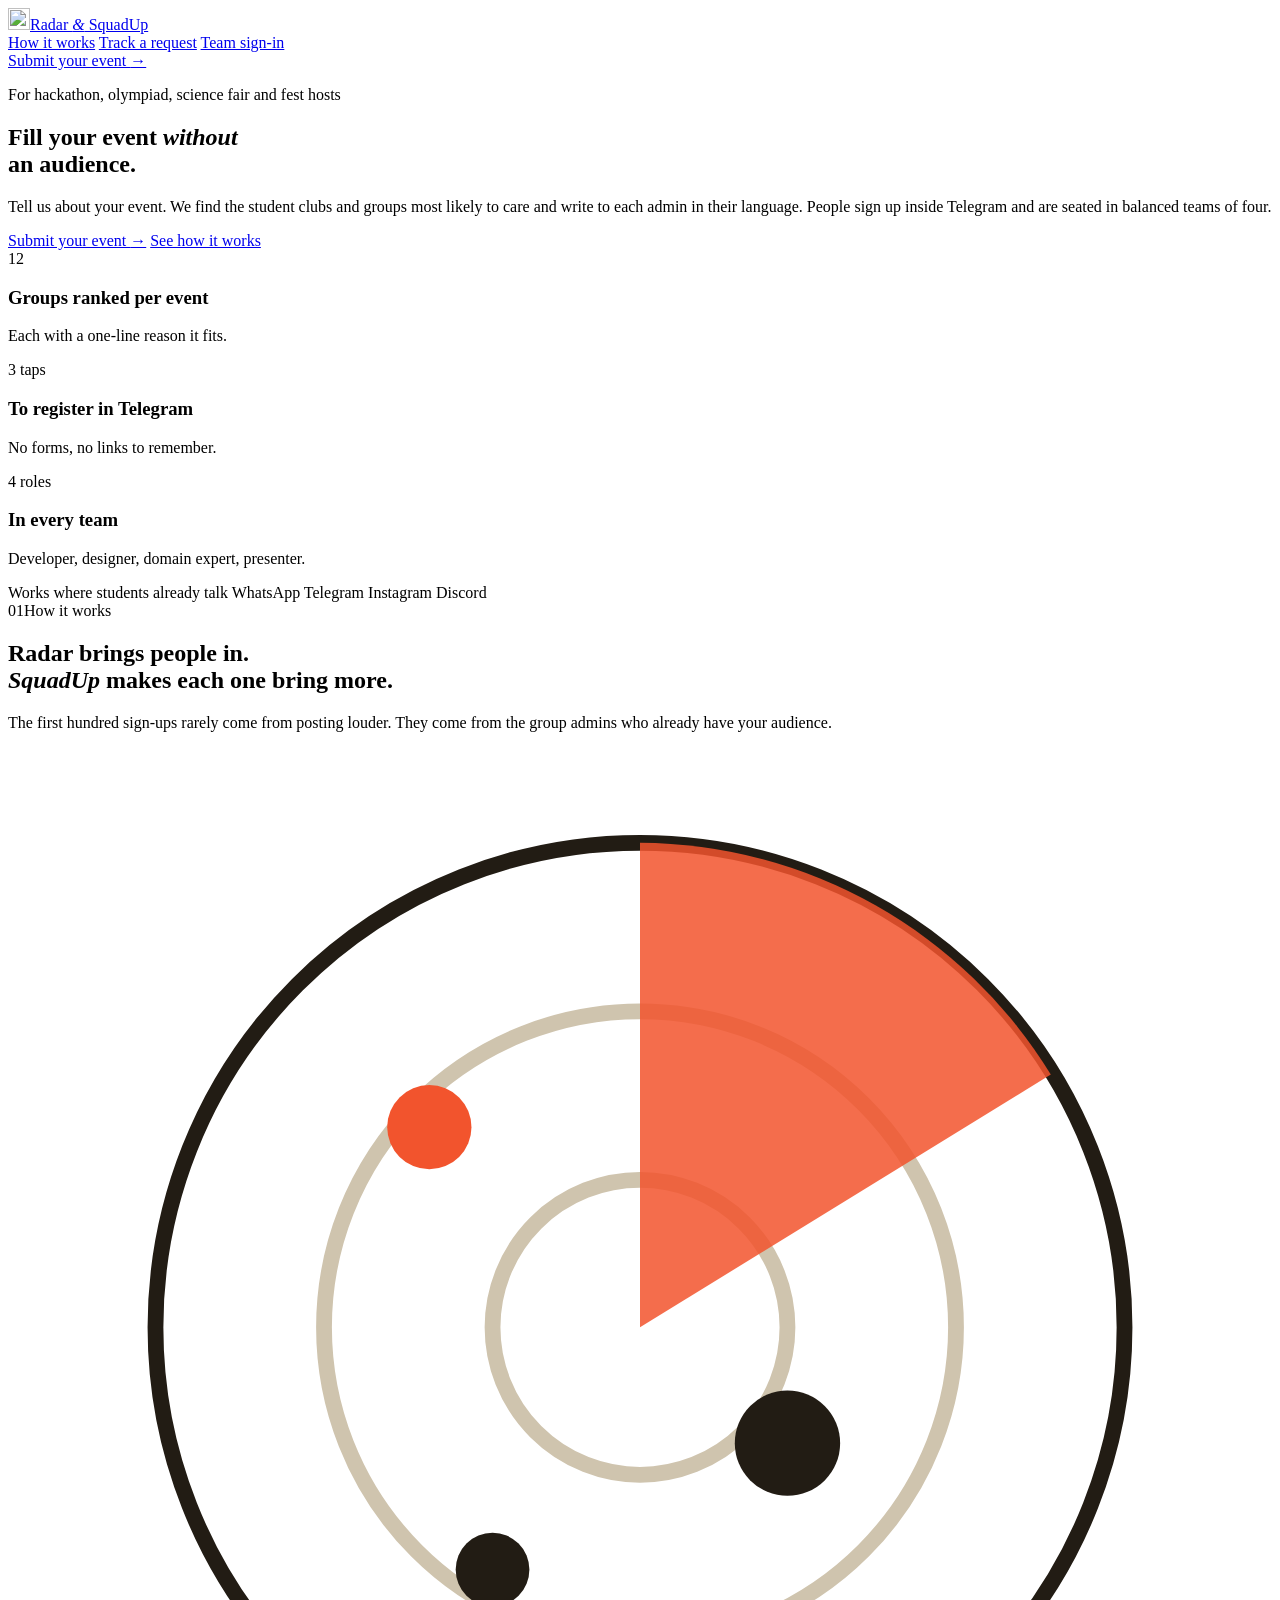
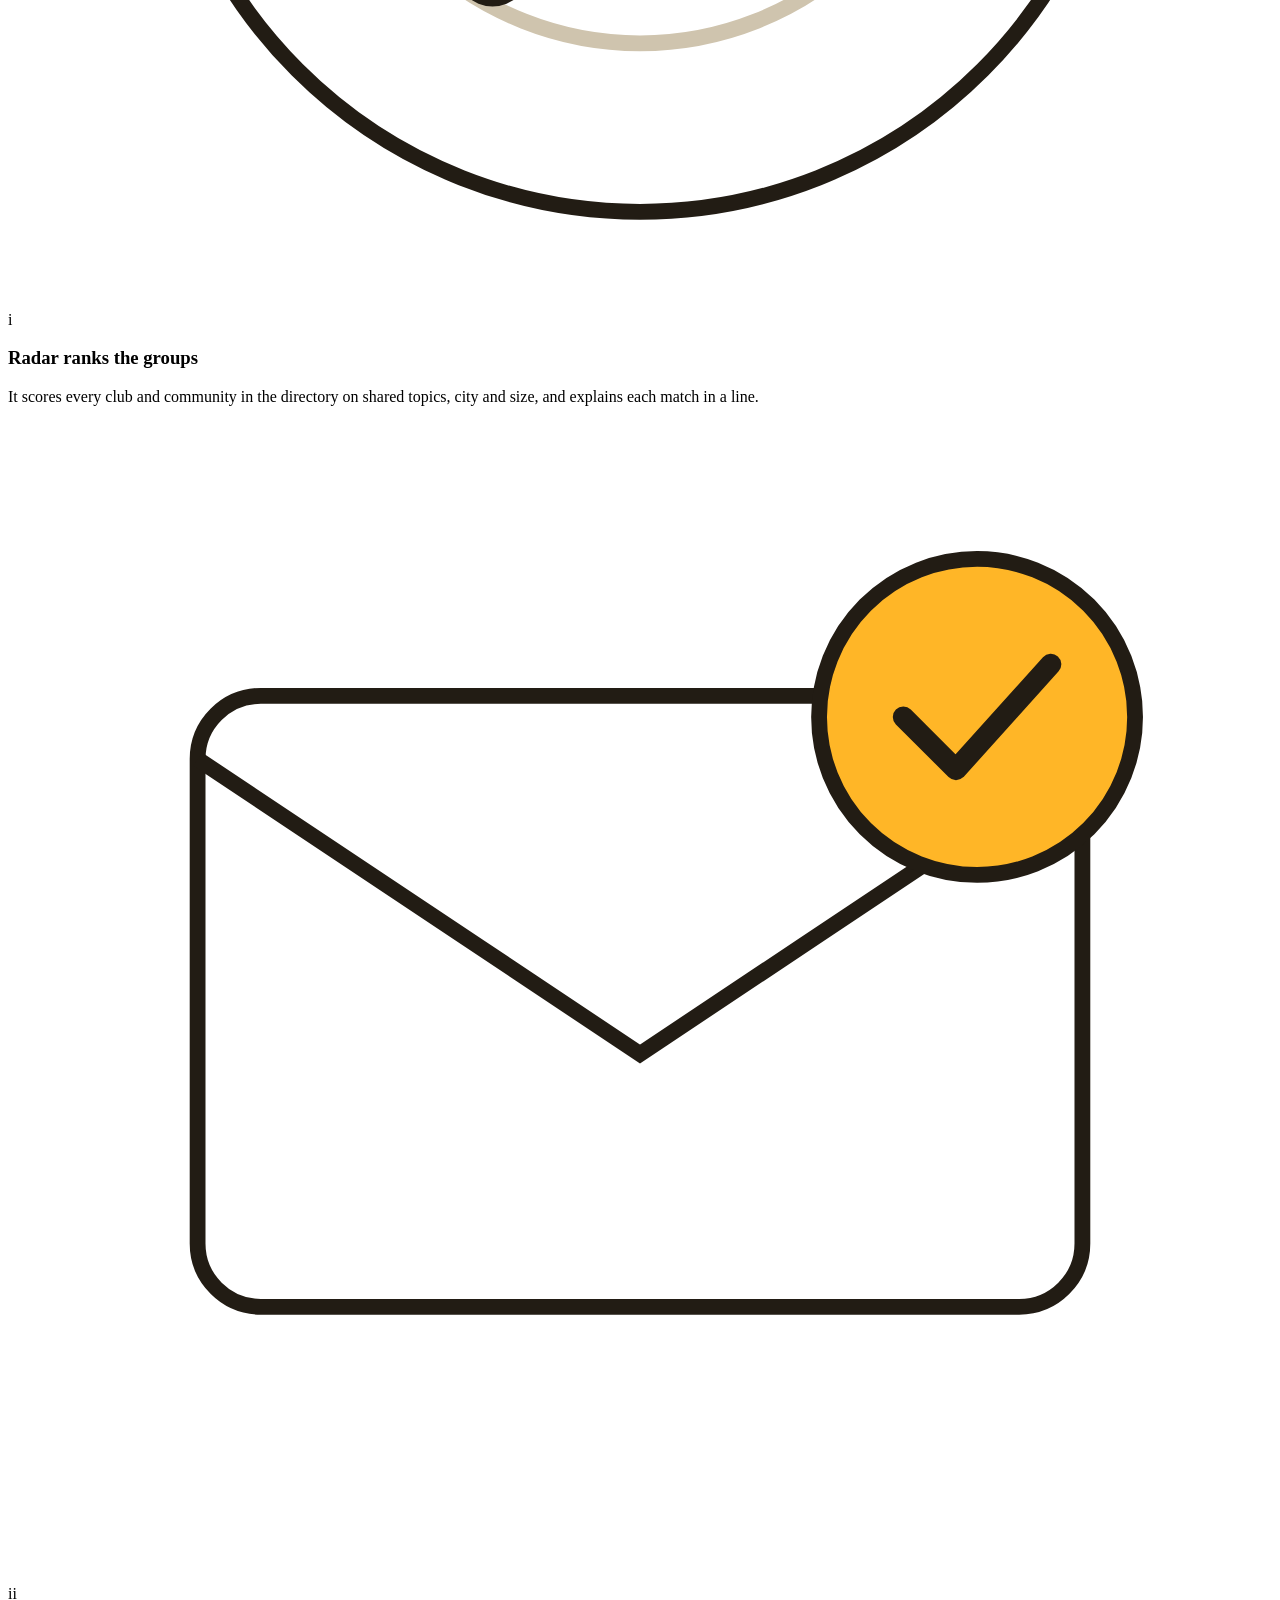
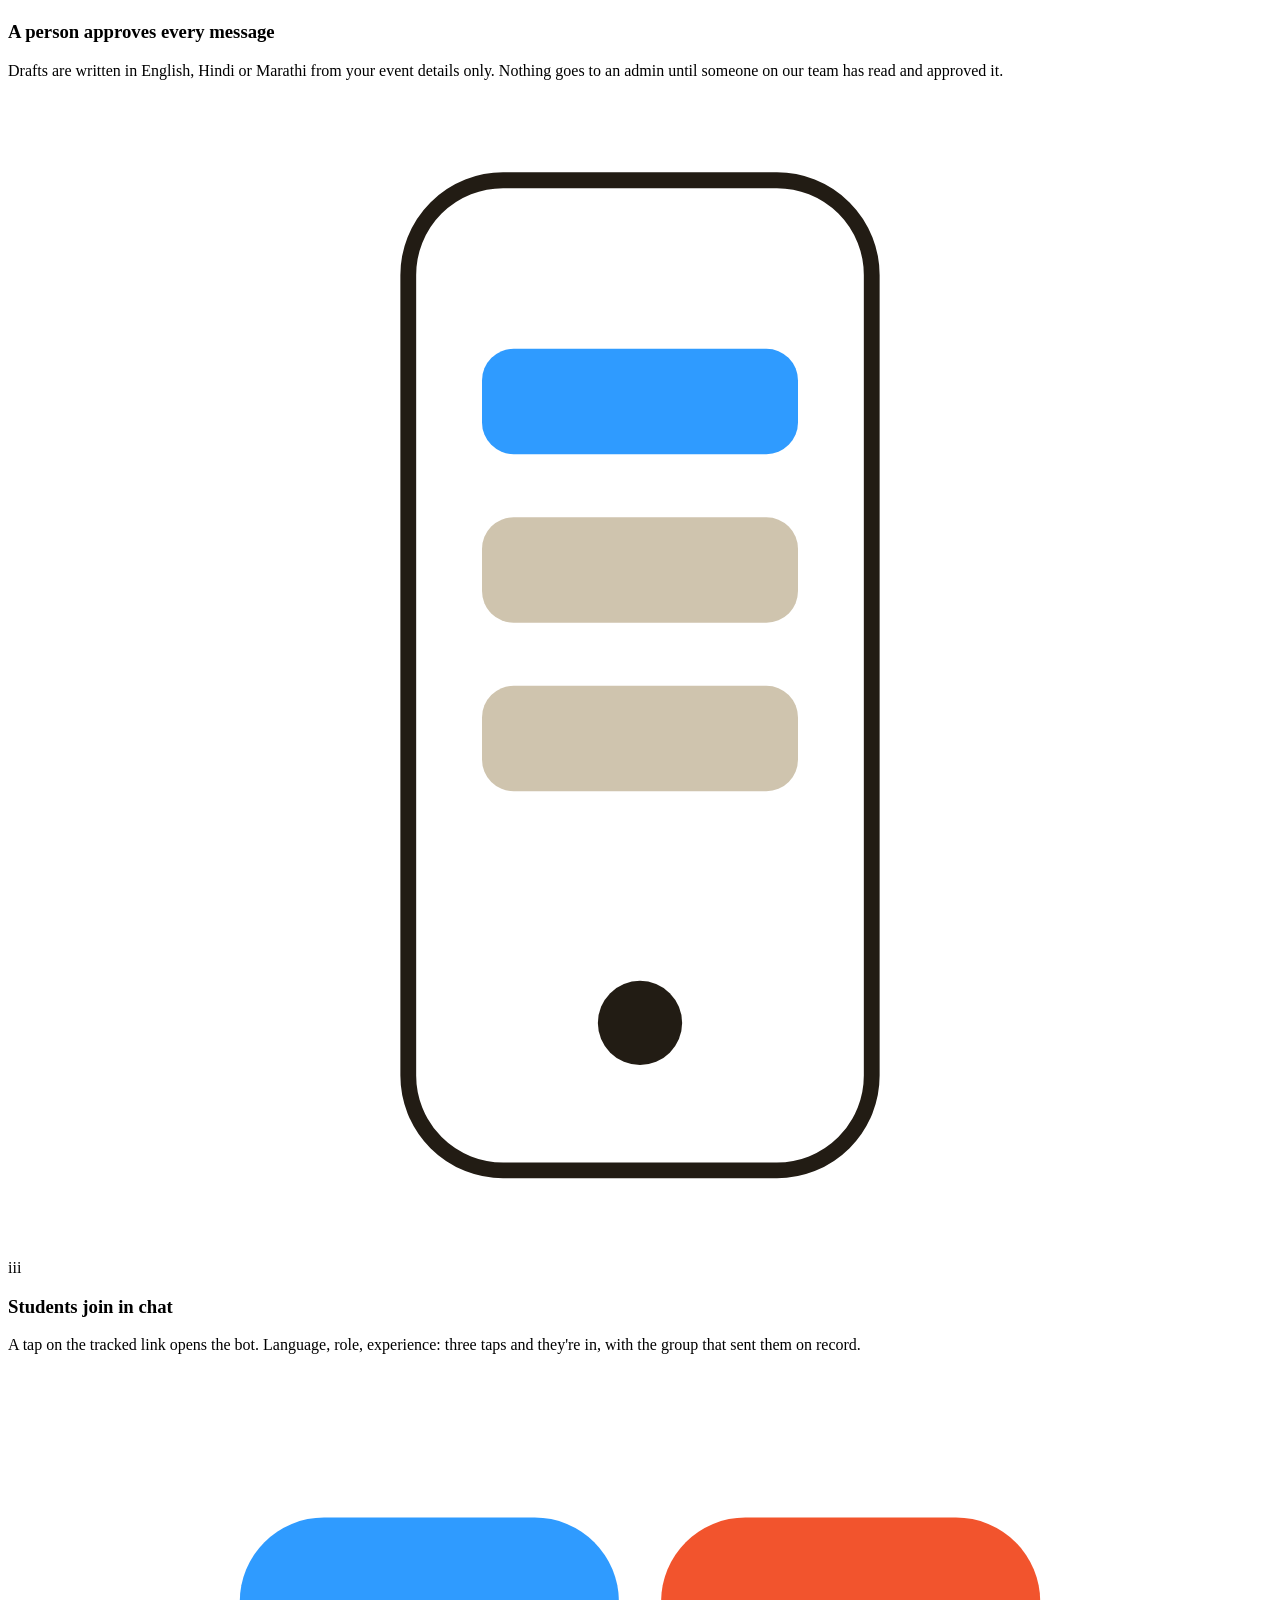
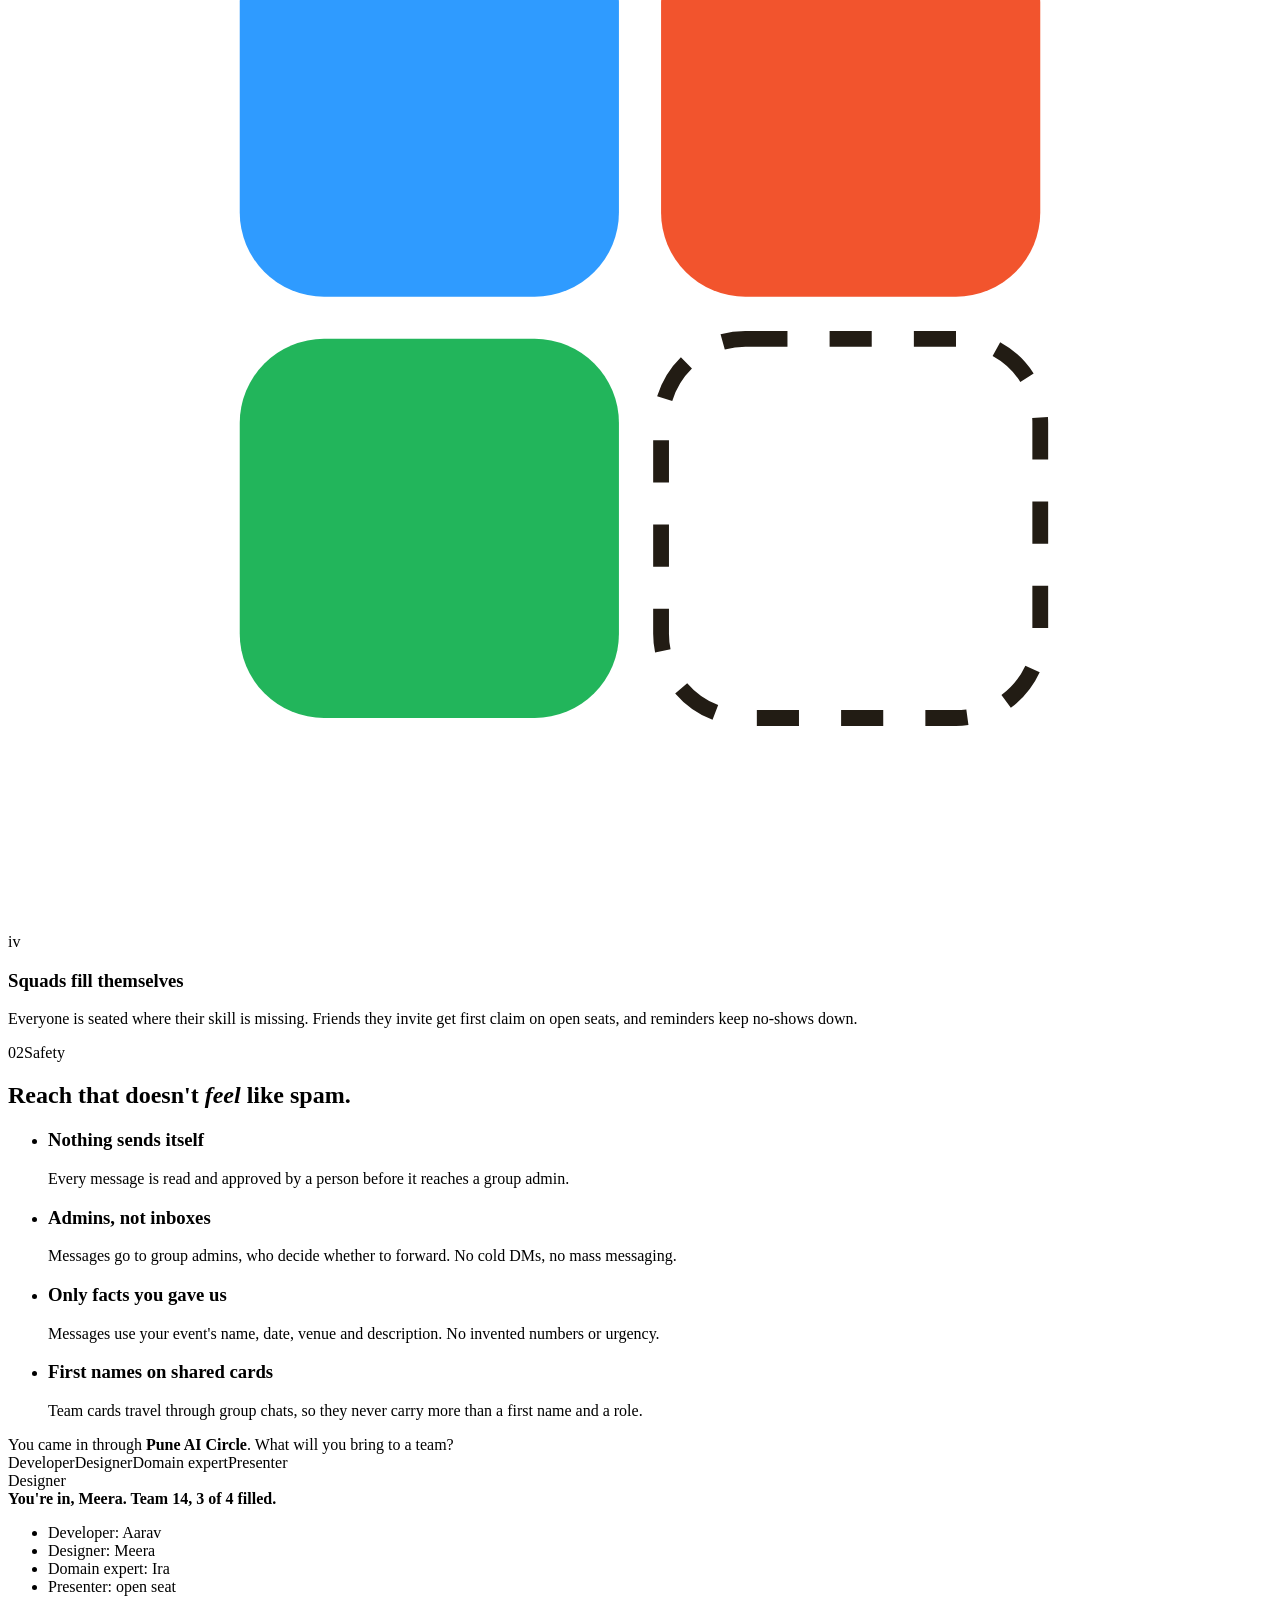
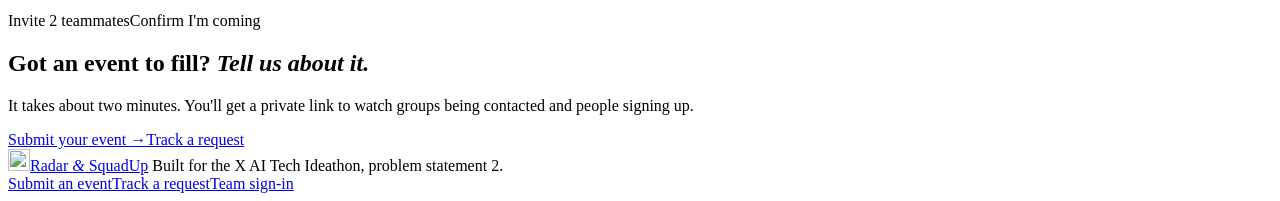
==== web/index.html @ dbcfedb5 "Add files via upload" ====
<!doctype html>
<html lang="en">
<head>
<meta charset="utf-8" />
<meta name="viewport" content="width=device-width, initial-scale=1" />
<title>Radar + SquadUp: fill your event without an audience</title>
<meta name="description" content="Radar finds the student clubs most likely to care about your event and drafts a message for each admin. SquadUp registers people inside Telegram and seats them in balanced teams." />
<meta name="theme-color" content="#F4EFE4" />
<link rel="icon" href="/assets/mark.svg" type="image/svg+xml" />
<link rel="preconnect" href="https://fonts.googleapis.com" />
<link rel="preconnect" href="https://fonts.gstatic.com" crossorigin />
<link rel="stylesheet" href="https://fonts.googleapis.com/css2?family=Instrument+Serif:ital@0;1&family=Schibsted+Grotesk:wght@400;500;600;700&display=swap" />
<link rel="stylesheet" href="/assets/site.css" />
</head>
<body>

<nav class="nav" aria-label="Main">
  <a class="wordmark" href="/"><img class="mark" src="/assets/mark.svg" alt="" width="22" height="22" />Radar <em>&amp;</em> SquadUp</a>
  <div class="nav-links">
    <a class="hide-sm" href="#how">How it works</a>
    <a class="hide-sm" href="/track/">Track a request</a>
    <a class="hide-sm" href="/app/">Team sign-in</a>
  </div>
  <span class="divider hide-sm" aria-hidden="true"></span>
  <a class="btn btn-primary btn-sm" href="/submit/">Submit your event <span class="arrow" aria-hidden="true">→</span></a>
</nav>

<main>
  <section class="hero">
    <div class="wrap">
      <p class="kicker"><span class="dot" aria-hidden="true"></span>For hackathon, olympiad, science fair and fest hosts</p>
      <h1 class="display display-xl">Fill your event <em>without</em><br />an audience.</h1>
      <p class="lede">Tell us about your event. We find the student clubs and groups most likely to care and write to each admin in their language. People sign up inside Telegram and are seated in balanced teams of four.</p>
      <div class="hero-actions">
        <a class="btn btn-primary" href="/submit/">Submit your event <span class="arrow" aria-hidden="true">→</span></a>
        <a class="btn btn-outline" href="#how">See how it works</a>
      </div>

      <div class="fact-row" aria-label="What you get">
        <article class="fact">
          <div class="big">12</div>
          <h3>Groups ranked per event</h3>
          <p>Each with a one-line reason it fits.</p>
        </article>
        <article class="fact">
          <div class="big">3 taps</div>
          <h3>To register in Telegram</h3>
          <p>No forms, no links to remember.</p>
        </article>
        <article class="fact">
          <div class="big">4 roles</div>
          <h3>In every team</h3>
          <p>Developer, designer, domain expert, presenter.</p>
        </article>
      </div>
    </div>
  </section>

  <div class="where" aria-label="Works where students already talk">
    <div class="wrap">
      <span class="label">Works where students already talk</span>
      <span class="platform">WhatsApp</span>
      <span class="platform">Telegram</span>
      <span class="platform">Instagram</span>
      <span class="platform">Discord</span>
    </div>
  </div>

  <section class="section" id="how" aria-labelledby="how-title">
    <div class="wrap">
      <div class="section-head"><span class="section-no">01</span><span class="label">How it works</span><span class="rule" aria-hidden="true"></span></div>
      <h2 class="display display-lg" id="how-title">Radar brings people in.<br /><em>SquadUp</em> makes each one bring more.</h2>
      <p class="lede">The first hundred sign-ups rarely come from posting louder. They come from the group admins who already have your audience.</p>

      <div class="steps">
        <article class="step">
          <div class="art" aria-hidden="true">
            <svg viewBox="0 0 120 110"><circle cx="60" cy="55" r="46" fill="#fff" stroke="#221C14" stroke-width="1.5"/><circle cx="60" cy="55" r="30" fill="none" stroke="#CFC4AE" stroke-width="1.5"/><circle cx="60" cy="55" r="14" fill="none" stroke="#CFC4AE" stroke-width="1.5"/><path d="M60 55 L60 9 A46 46 0 0 1 99 31 Z" fill="#F2542D" opacity=".85"/><circle cx="74" cy="66" r="5" fill="#221C14"/><circle cx="40" cy="36" r="4" fill="#F2542D"/><circle cx="46" cy="78" r="3.5" fill="#221C14"/></svg>
          </div>
          <div class="body"><span class="roman">i</span><h3>Radar ranks the groups</h3><p>It scores every club and community in the directory on shared topics, city and size, and explains each match in a line.</p></div>
        </article>
        <article class="step">
          <div class="art" aria-hidden="true">
            <svg viewBox="0 0 120 110"><rect x="18" y="26" width="84" height="58" rx="6" fill="#fff" stroke="#221C14" stroke-width="1.5"/><path d="M18 32 L60 60 L102 32" fill="none" stroke="#221C14" stroke-width="1.5"/><circle cx="92" cy="28" r="15" fill="#FFB627" stroke="#221C14" stroke-width="1.5"/><path d="M85 28 L90 33 L99 23" fill="none" stroke="#221C14" stroke-width="2" stroke-linecap="round" stroke-linejoin="round"/></svg>
          </div>
          <div class="body"><span class="roman">ii</span><h3>A person approves every message</h3><p>Drafts are written in English, Hindi or Marathi from your event details only. Nothing goes to an admin until someone on our team has read and approved it.</p></div>
        </article>
        <article class="step">
          <div class="art" aria-hidden="true">
            <svg viewBox="0 0 120 110"><rect x="38" y="8" width="44" height="94" rx="9" fill="#fff" stroke="#221C14" stroke-width="1.5"/><rect x="45" y="24" width="30" height="10" rx="3" fill="#2F9BFF"/><rect x="45" y="40" width="30" height="10" rx="3" fill="#CFC4AE"/><rect x="45" y="56" width="30" height="10" rx="3" fill="#CFC4AE"/><circle cx="60" cy="88" r="4" fill="#221C14"/></svg>
          </div>
          <div class="body"><span class="roman">iii</span><h3>Students join in chat</h3><p>A tap on the tracked link opens the bot. Language, role, experience: three taps and they're in, with the group that sent them on record.</p></div>
        </article>
        <article class="step">
          <div class="art" aria-hidden="true">
            <svg viewBox="0 0 120 110"><rect x="22" y="14" width="36" height="36" rx="8" fill="#2F9BFF"/><rect x="62" y="14" width="36" height="36" rx="8" fill="#F2542D"/><rect x="22" y="54" width="36" height="36" rx="8" fill="#22B55B"/><rect x="62" y="54" width="36" height="36" rx="8" fill="none" stroke="#221C14" stroke-width="1.5" stroke-dasharray="4 4"/></svg>
          </div>
          <div class="body"><span class="roman">iv</span><h3>Squads fill themselves</h3><p>Everyone is seated where their skill is missing. Friends they invite get first claim on open seats, and reminders keep no-shows down.</p></div>
        </article>
      </div>
    </div>
  </section>

  <section class="section" id="trust" aria-labelledby="trust-title">
    <div class="wrap split">
      <div>
        <div class="section-head"><span class="section-no">02</span><span class="label">Safety</span><span class="rule" aria-hidden="true"></span></div>
        <h2 class="display display-lg" id="trust-title">Reach that doesn't <em>feel</em> like spam.</h2>
        <ul class="promises">
          <li><span class="swatch tomato" aria-hidden="true"></span><div><h3>Nothing sends itself</h3><p>Every message is read and approved by a person before it reaches a group admin.</p></div></li>
          <li><span class="swatch marigold" aria-hidden="true"></span><div><h3>Admins, not inboxes</h3><p>Messages go to group admins, who decide whether to forward. No cold DMs, no mass messaging.</p></div></li>
          <li><span class="swatch leaf" aria-hidden="true"></span><div><h3>Only facts you gave us</h3><p>Messages use your event's name, date, venue and description. No invented numbers or urgency.</p></div></li>
          <li><span class="swatch sky" aria-hidden="true"></span><div><h3>First names on shared cards</h3><p>Team cards travel through group chats, so they never carry more than a first name and a role.</p></div></li>
        </ul>
      </div>
      <div class="phone" aria-label="Example of the Telegram sign-up">
        <div class="phone-screen">
          <div class="bubble">You came in through <strong>Pune AI Circle</strong>. What will you bring to a team?</div>
          <div class="mini-buttons" aria-hidden="true"><span>Developer</span><span class="on">Designer</span><span>Domain expert</span><span>Presenter</span></div>
          <div class="bubble me">Designer</div>
          <div class="bubble"><strong class="title">You're in, Meera. Team 14, 3 of 4 filled.</strong>
            <ul class="seat-list"><li>Developer: Aarav</li><li>Designer: Meera</li><li>Domain expert: Ira</li><li class="open">Presenter: open seat</li></ul>
          </div>
          <div class="mini-buttons" aria-hidden="true"><span class="on">Invite 2 teammates</span><span>Confirm I'm coming</span></div>
        </div>
      </div>
    </div>
  </section>

  <section class="cta">
    <div class="wrap">
      <h2 class="display display-lg">Got an event to fill? <em>Tell us about it.</em></h2>
      <p class="lede">It takes about two minutes. You'll get a private link to watch groups being contacted and people signing up.</p>
      <div class="hero-actions"><a class="btn btn-primary" href="/submit/">Submit your event <span class="arrow" aria-hidden="true">→</span></a><a class="btn btn-outline" href="/track/">Track a request</a></div>
    </div>
  </section>
</main>

<footer class="footer">
  <div class="wrap">
    <a class="wordmark" href="/"><img class="mark" src="/assets/mark.svg" alt="" width="22" height="22" />Radar <em>&amp;</em> SquadUp</a>
    <span>Built for the X AI Tech Ideathon, problem statement 2.</span>
    <nav aria-label="Footer"><a href="/submit/">Submit an event</a><a href="/track/">Track a request</a><a href="/app/">Team sign-in</a></nav>
  </div>
</footer>
</body>
</html>
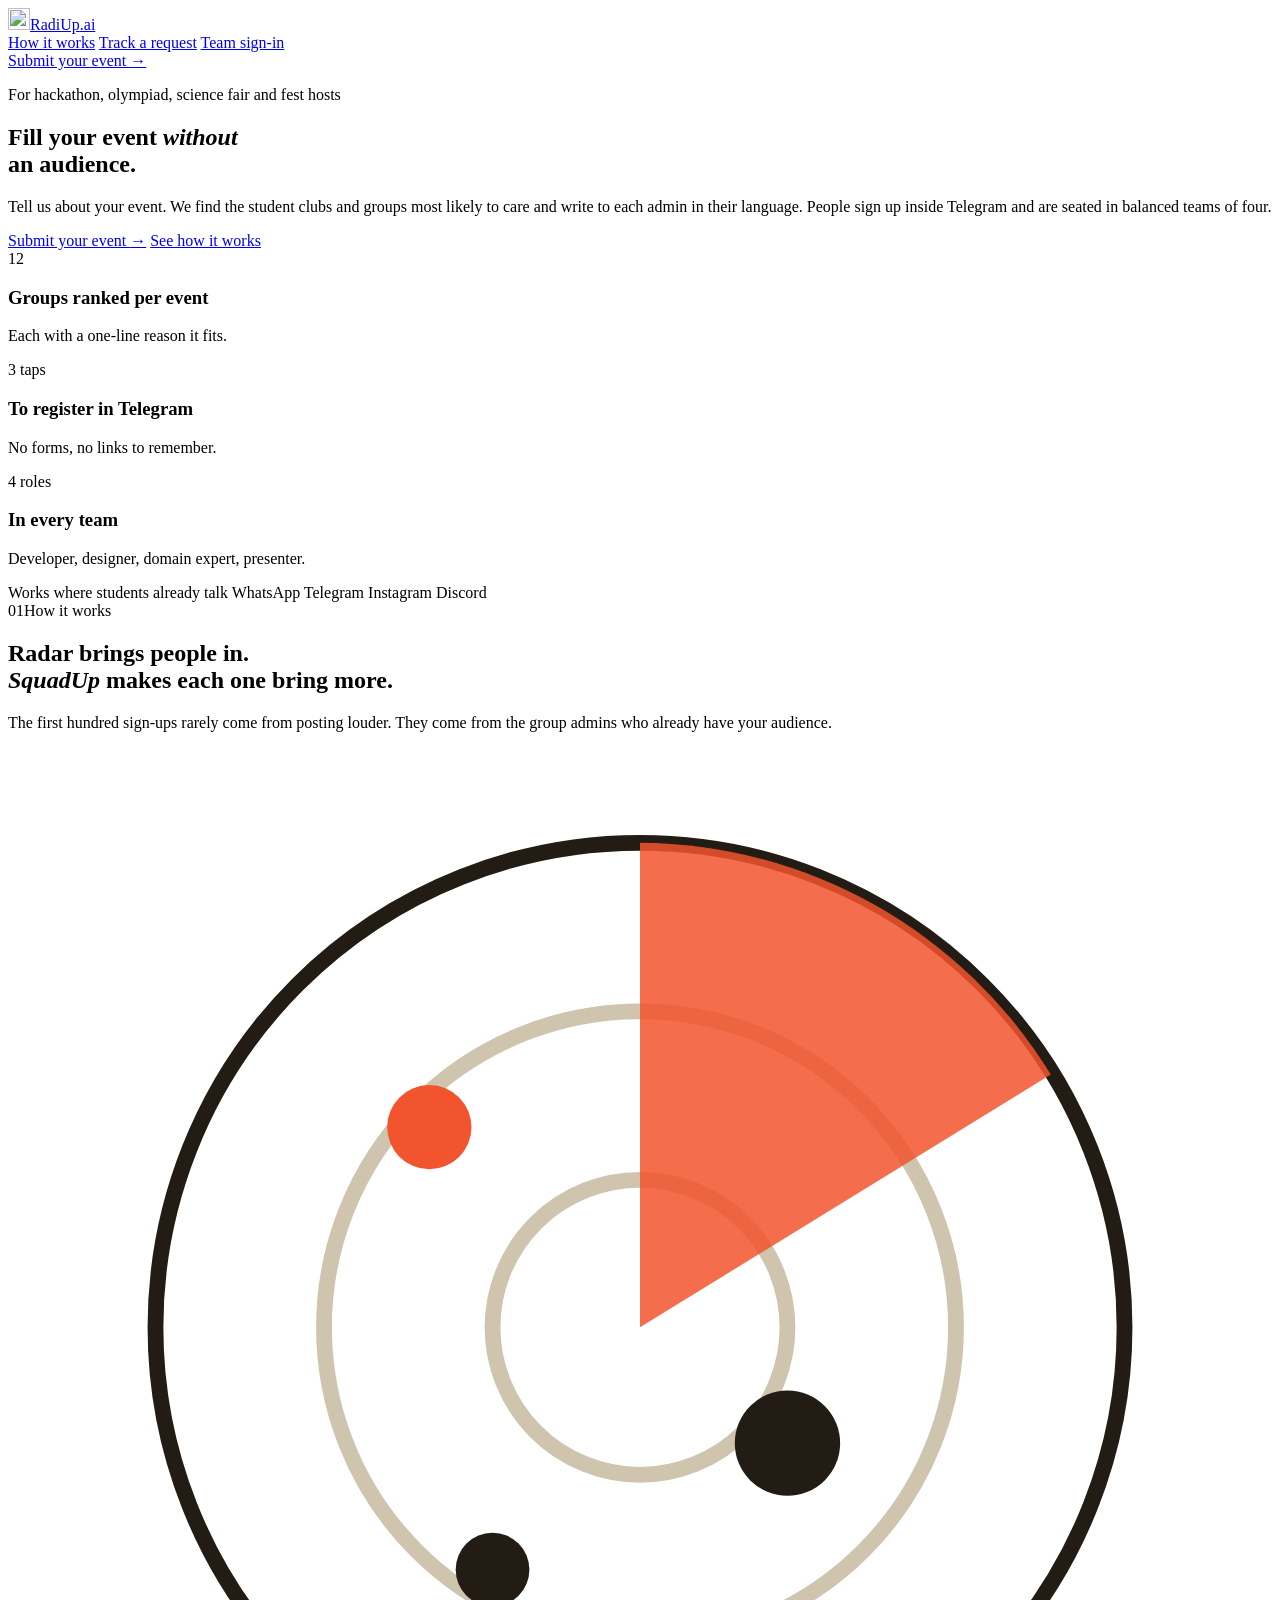
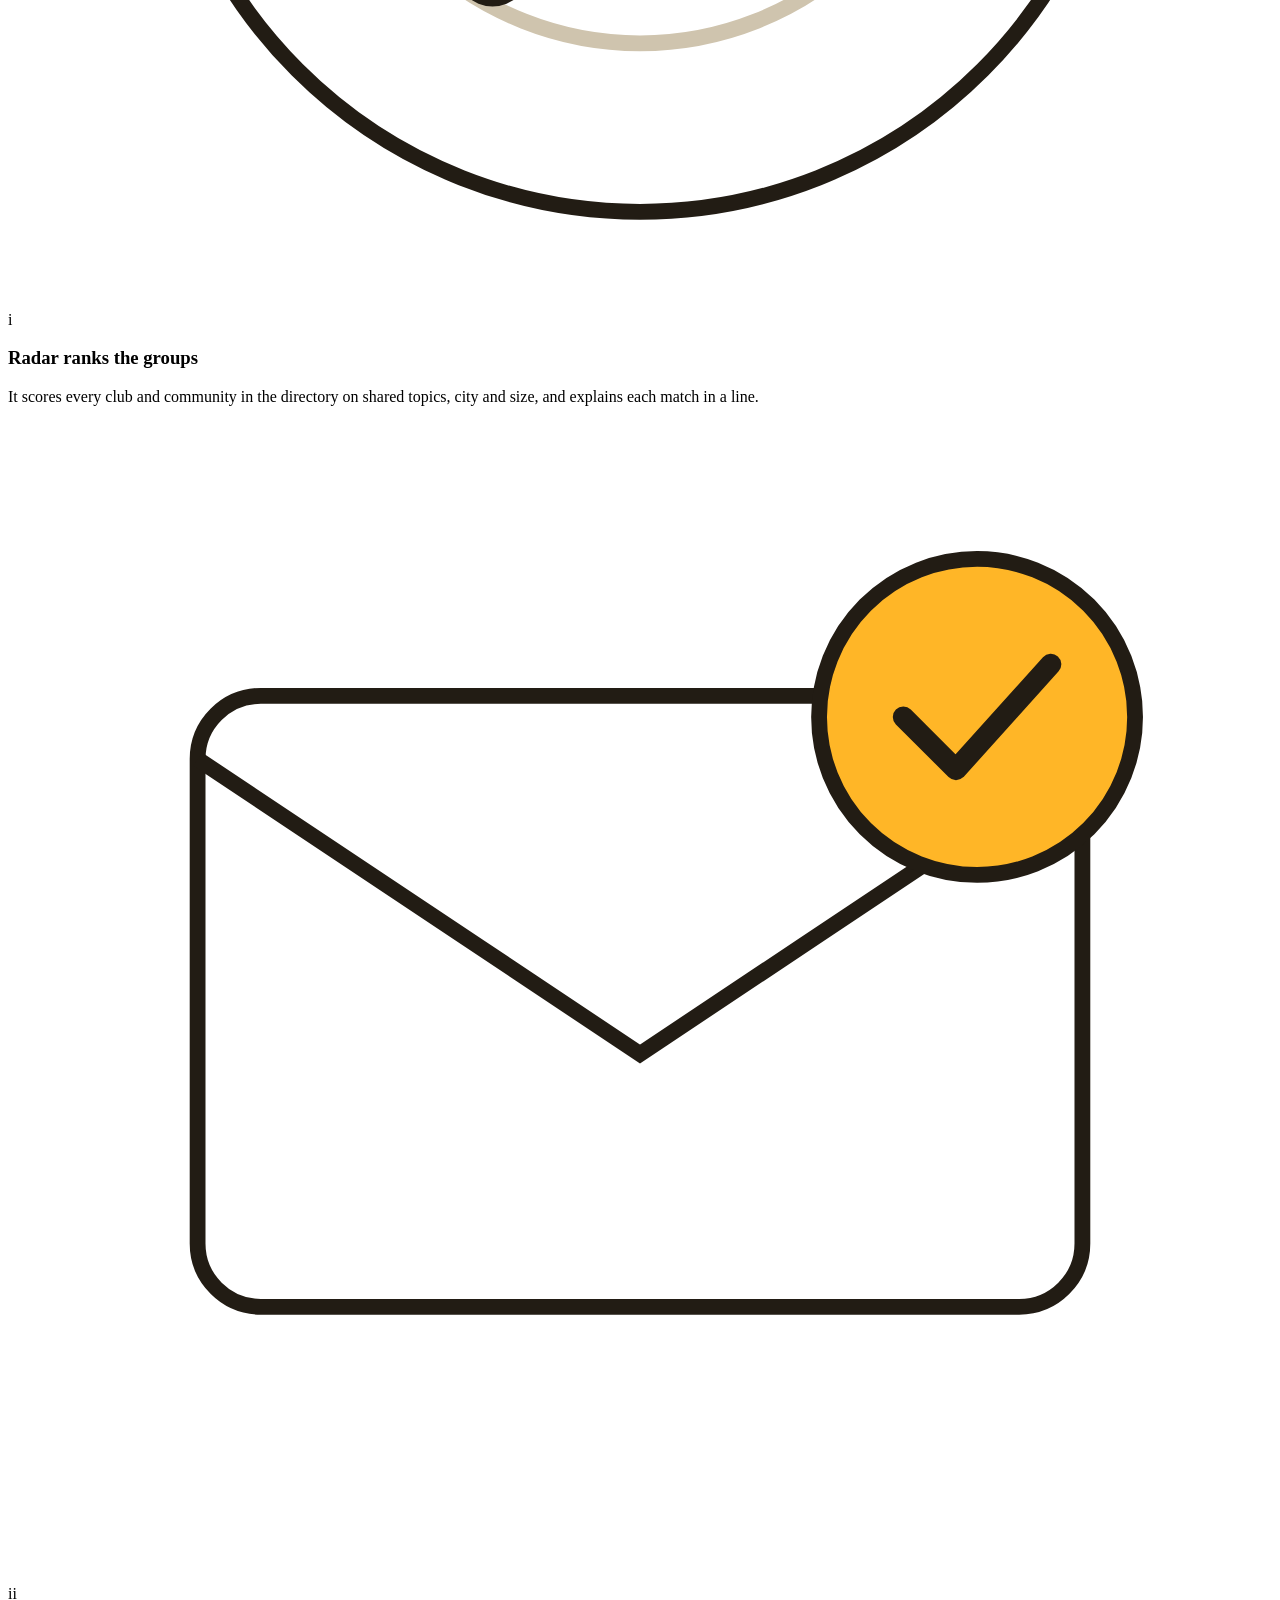
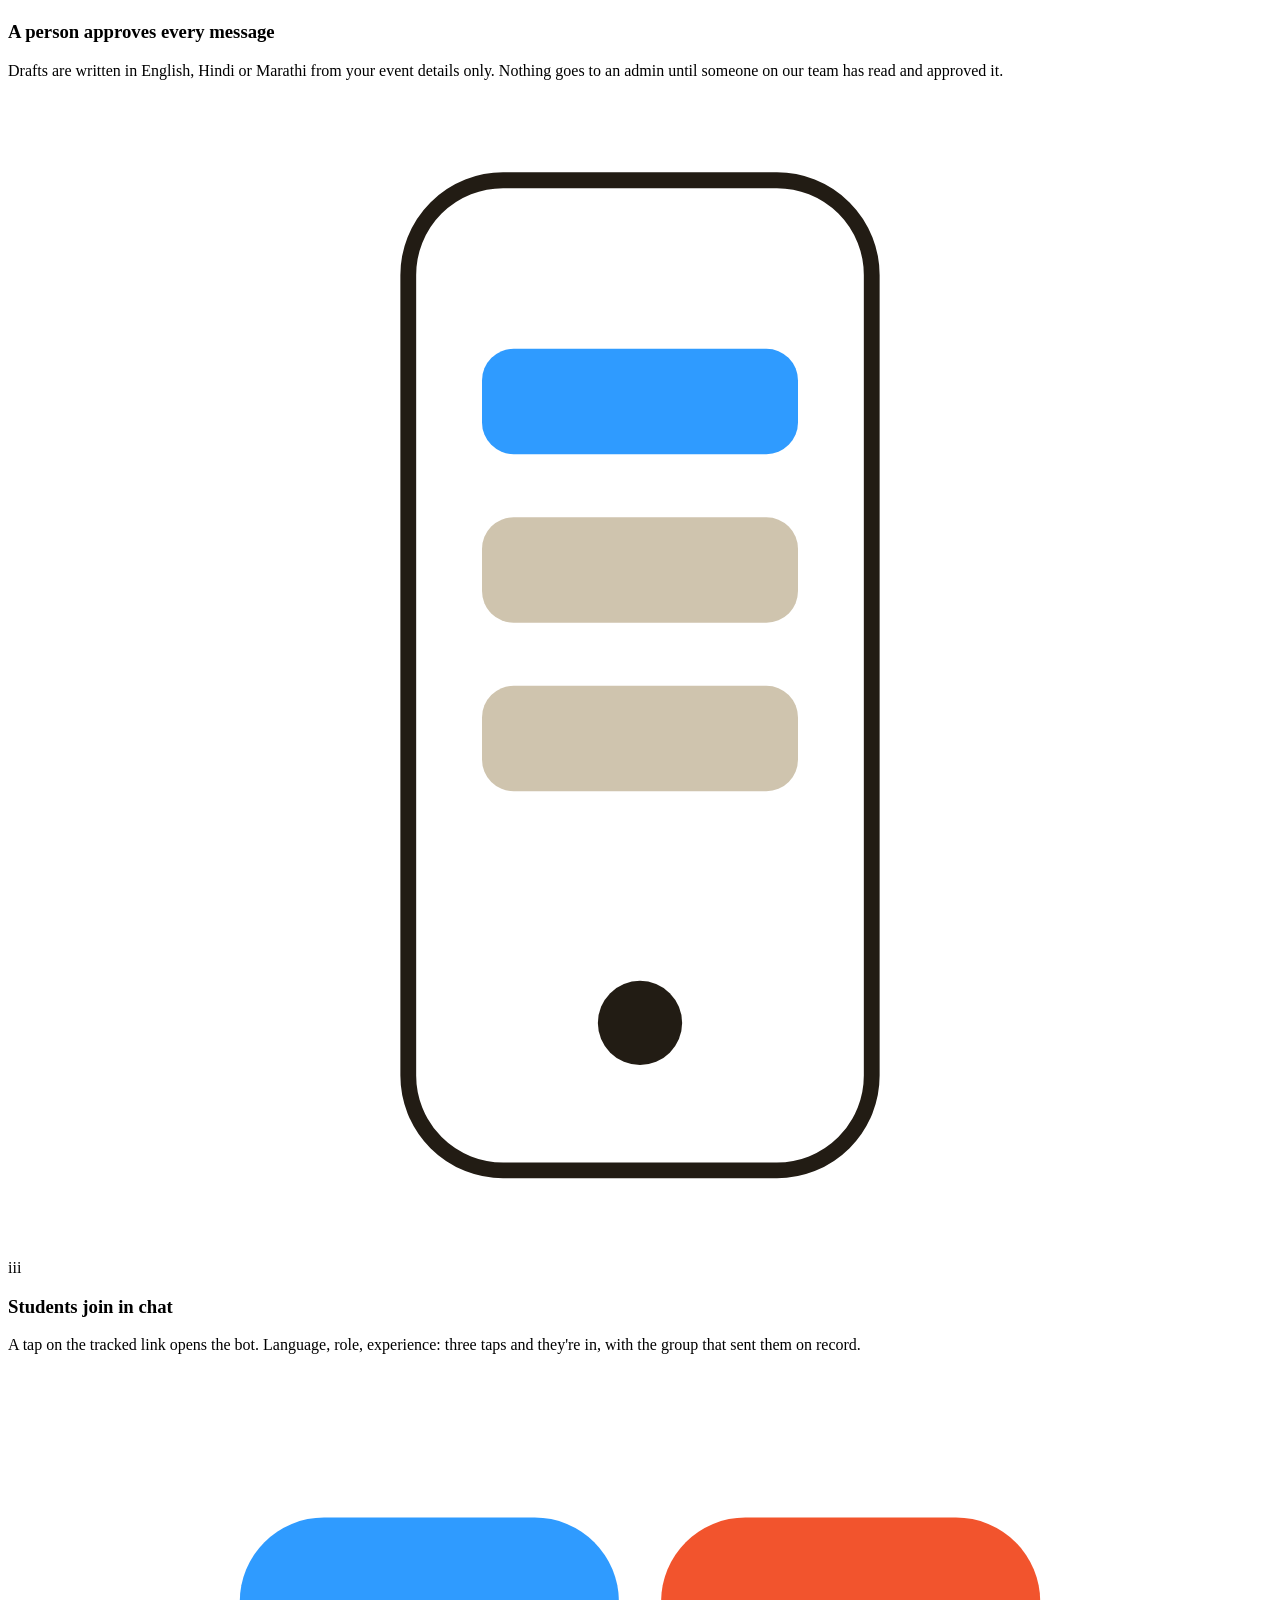
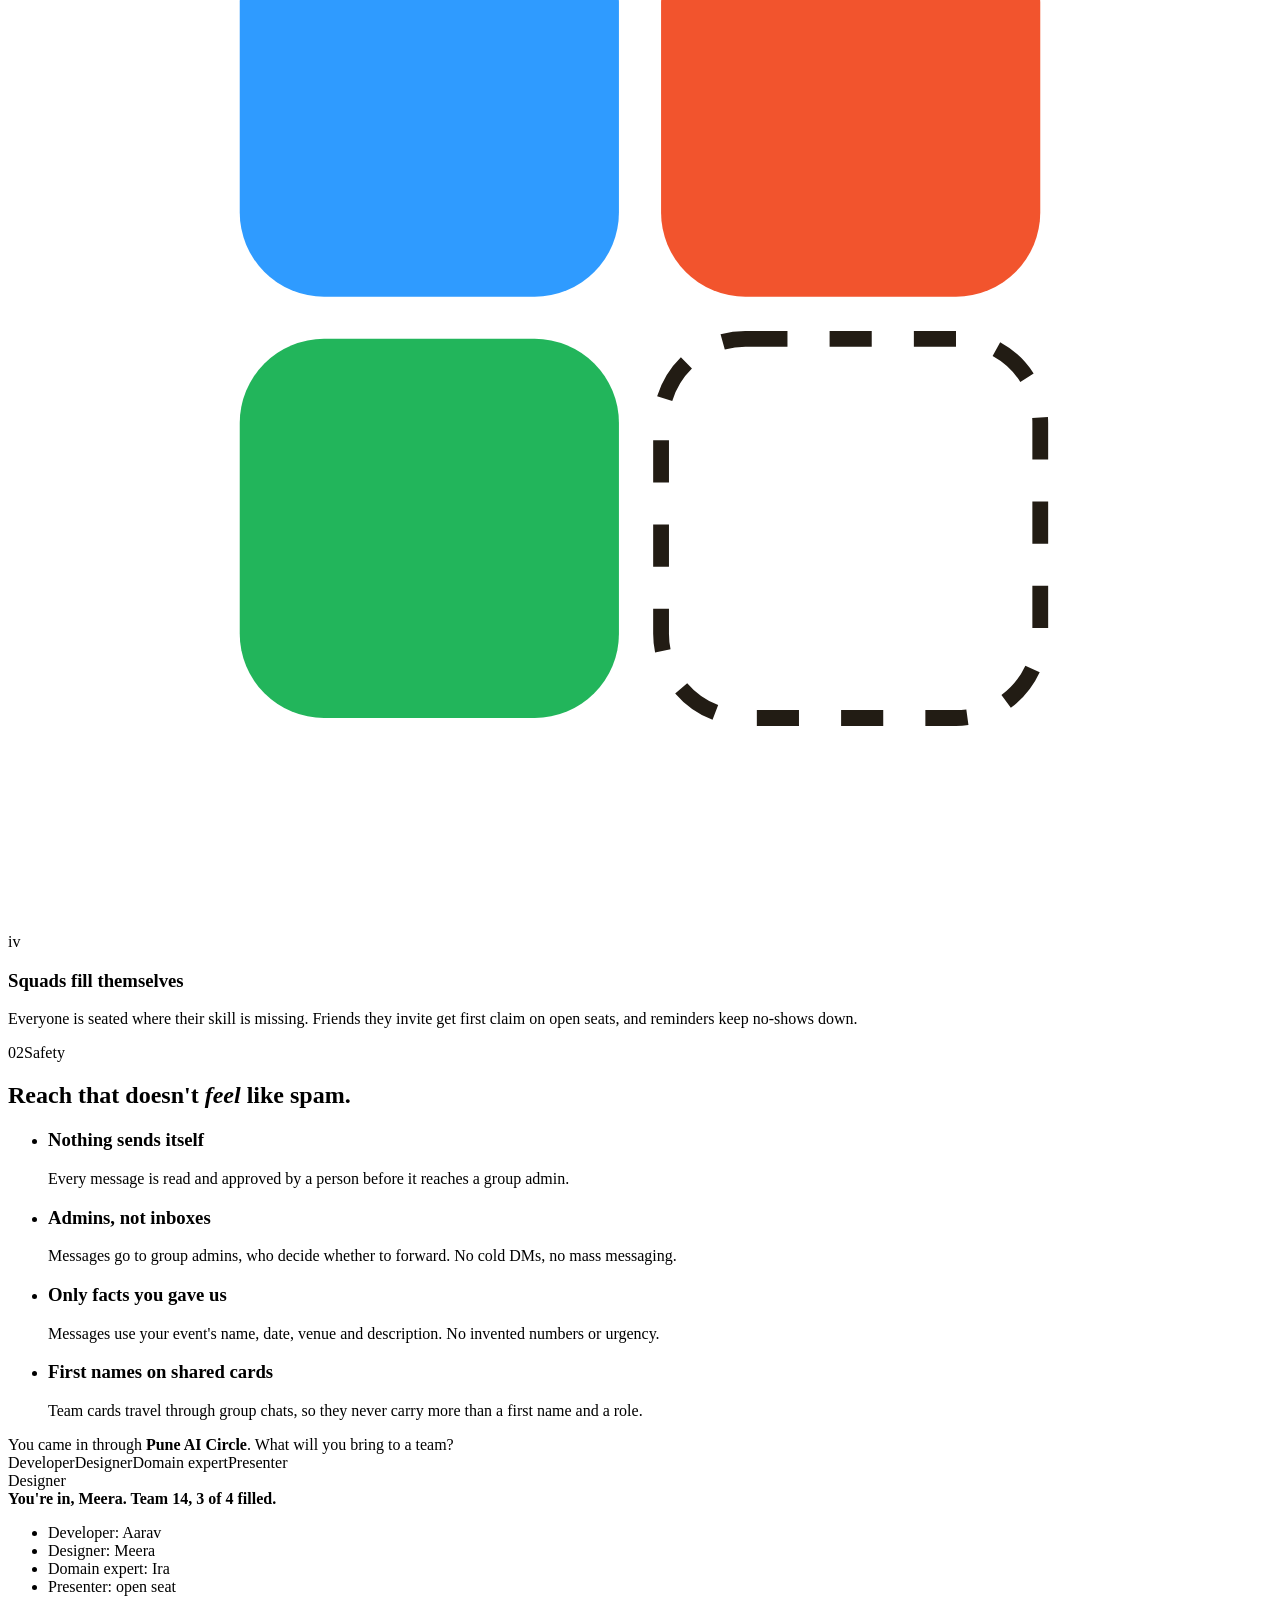
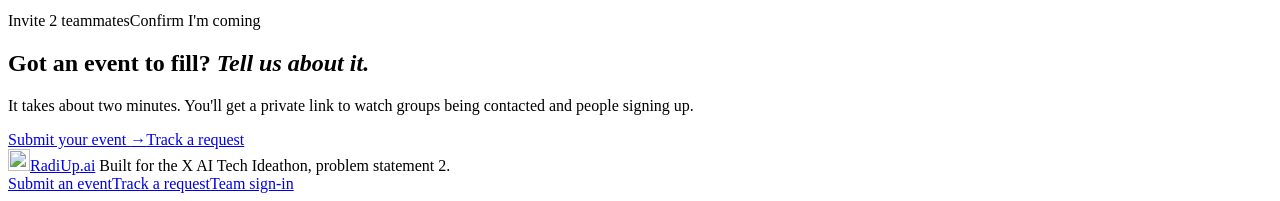
==== commit dbdcdaf5: "Add files via upload" ====
--- a/web/index.html
+++ b/web/index.html
@@ -3,7 +3,7 @@
 <head>
 <meta charset="utf-8" />
 <meta name="viewport" content="width=device-width, initial-scale=1" />
-<title>Radar + SquadUp: fill your event without an audience</title>
+<title>RadiUp.ai: fill your event without an audience</title>
 <meta name="description" content="Radar finds the student clubs most likely to care about your event and drafts a message for each admin. SquadUp registers people inside Telegram and seats them in balanced teams." />
 <meta name="theme-color" content="#F4EFE4" />
 <link rel="icon" href="/assets/mark.svg" type="image/svg+xml" />
@@ -11,11 +11,12 @@
 <link rel="preconnect" href="https://fonts.gstatic.com" crossorigin />
 <link rel="stylesheet" href="https://fonts.googleapis.com/css2?family=Instrument+Serif:ital@0;1&family=Schibsted+Grotesk:wght@400;500;600;700&display=swap" />
 <link rel="stylesheet" href="/assets/site.css" />
+<script src="/assets/site.js" defer></script>
 </head>
 <body>
 
 <nav class="nav" aria-label="Main">
-  <a class="wordmark" href="/"><img class="mark" src="/assets/mark.svg" alt="" width="22" height="22" />Radar <em>&amp;</em> SquadUp</a>
+  <a class="wordmark" href="/"><img class="mark" src="/assets/mark.svg" alt="" width="22" height="22" /><span>RadiUp<span class="tld">.ai</span></span></a>
   <div class="nav-links">
     <a class="hide-sm" href="#how">How it works</a>
     <a class="hide-sm" href="/track/">Track a request</a>
@@ -75,25 +76,25 @@
       <div class="steps">
         <article class="step">
           <div class="art" aria-hidden="true">
-            <svg viewBox="0 0 120 110"><circle cx="60" cy="55" r="46" fill="#fff" stroke="#221C14" stroke-width="1.5"/><circle cx="60" cy="55" r="30" fill="none" stroke="#CFC4AE" stroke-width="1.5"/><circle cx="60" cy="55" r="14" fill="none" stroke="#CFC4AE" stroke-width="1.5"/><path d="M60 55 L60 9 A46 46 0 0 1 99 31 Z" fill="#F2542D" opacity=".85"/><circle cx="74" cy="66" r="5" fill="#221C14"/><circle cx="40" cy="36" r="4" fill="#F2542D"/><circle cx="46" cy="78" r="3.5" fill="#221C14"/></svg>
+            <svg viewBox="0 0 120 110"><circle cx="60" cy="55" r="46" fill="#fff" stroke="#221C14" stroke-width="1.5"/><circle cx="60" cy="55" r="30" fill="none" stroke="#CFC4AE" stroke-width="1.5"/><circle cx="60" cy="55" r="14" fill="none" stroke="#CFC4AE" stroke-width="1.5"/><path class="sweep" d="M60 55 L60 9 A46 46 0 0 1 99 31 Z" fill="#F2542D" opacity=".85"/><circle cx="74" cy="66" r="5" fill="#221C14"/><circle cx="40" cy="36" r="4" fill="#F2542D"/><circle cx="46" cy="78" r="3.5" fill="#221C14"/></svg>
           </div>
           <div class="body"><span class="roman">i</span><h3>Radar ranks the groups</h3><p>It scores every club and community in the directory on shared topics, city and size, and explains each match in a line.</p></div>
         </article>
         <article class="step">
           <div class="art" aria-hidden="true">
-            <svg viewBox="0 0 120 110"><rect x="18" y="26" width="84" height="58" rx="6" fill="#fff" stroke="#221C14" stroke-width="1.5"/><path d="M18 32 L60 60 L102 32" fill="none" stroke="#221C14" stroke-width="1.5"/><circle cx="92" cy="28" r="15" fill="#FFB627" stroke="#221C14" stroke-width="1.5"/><path d="M85 28 L90 33 L99 23" fill="none" stroke="#221C14" stroke-width="2" stroke-linecap="round" stroke-linejoin="round"/></svg>
+            <svg viewBox="0 0 120 110"><rect x="18" y="26" width="84" height="58" rx="6" fill="#fff" stroke="#221C14" stroke-width="1.5"/><path d="M18 32 L60 60 L102 32" fill="none" stroke="#221C14" stroke-width="1.5"/><g class="tick"><circle cx="92" cy="28" r="15" fill="#FFB627" stroke="#221C14" stroke-width="1.5"/><path d="M85 28 L90 33 L99 23" fill="none" stroke="#221C14" stroke-width="2" stroke-linecap="round" stroke-linejoin="round"/></g></svg>
           </div>
           <div class="body"><span class="roman">ii</span><h3>A person approves every message</h3><p>Drafts are written in English, Hindi or Marathi from your event details only. Nothing goes to an admin until someone on our team has read and approved it.</p></div>
         </article>
         <article class="step">
           <div class="art" aria-hidden="true">
-            <svg viewBox="0 0 120 110"><rect x="38" y="8" width="44" height="94" rx="9" fill="#fff" stroke="#221C14" stroke-width="1.5"/><rect x="45" y="24" width="30" height="10" rx="3" fill="#2F9BFF"/><rect x="45" y="40" width="30" height="10" rx="3" fill="#CFC4AE"/><rect x="45" y="56" width="30" height="10" rx="3" fill="#CFC4AE"/><circle cx="60" cy="88" r="4" fill="#221C14"/></svg>
+            <svg viewBox="0 0 120 110"><rect x="38" y="8" width="44" height="94" rx="9" fill="#fff" stroke="#221C14" stroke-width="1.5"/><rect x="45" y="24" width="30" height="10" rx="3" fill="#2F9BFF"/><rect class="tap tap2" x="45" y="40" width="30" height="10" rx="3" fill="#CFC4AE"/><rect x="45" y="56" width="30" height="10" rx="3" fill="#CFC4AE"/><circle cx="60" cy="88" r="4" fill="#221C14"/></svg>
           </div>
           <div class="body"><span class="roman">iii</span><h3>Students join in chat</h3><p>A tap on the tracked link opens the bot. Language, role, experience: three taps and they're in, with the group that sent them on record.</p></div>
         </article>
         <article class="step">
           <div class="art" aria-hidden="true">
-            <svg viewBox="0 0 120 110"><rect x="22" y="14" width="36" height="36" rx="8" fill="#2F9BFF"/><rect x="62" y="14" width="36" height="36" rx="8" fill="#F2542D"/><rect x="22" y="54" width="36" height="36" rx="8" fill="#22B55B"/><rect x="62" y="54" width="36" height="36" rx="8" fill="none" stroke="#221C14" stroke-width="1.5" stroke-dasharray="4 4"/></svg>
+            <svg viewBox="0 0 120 110"><rect x="22" y="14" width="36" height="36" rx="8" fill="#2F9BFF"/><rect x="62" y="14" width="36" height="36" rx="8" fill="#F2542D"/><rect x="22" y="54" width="36" height="36" rx="8" fill="#22B55B"/><rect class="seat" x="62" y="54" width="36" height="36" rx="8" fill="none" stroke="#221C14" stroke-width="1.5" stroke-dasharray="4 4"/></svg>
           </div>
           <div class="body"><span class="roman">iv</span><h3>Squads fill themselves</h3><p>Everyone is seated where their skill is missing. Friends they invite get first claim on open seats, and reminders keep no-shows down.</p></div>
         </article>
@@ -138,7 +139,7 @@
 
 <footer class="footer">
   <div class="wrap">
-    <a class="wordmark" href="/"><img class="mark" src="/assets/mark.svg" alt="" width="22" height="22" />Radar <em>&amp;</em> SquadUp</a>
+    <a class="wordmark" href="/"><img class="mark" src="/assets/mark.svg" alt="" width="22" height="22" /><span>RadiUp<span class="tld">.ai</span></span></a>
     <span>Built for the X AI Tech Ideathon, problem statement 2.</span>
     <nav aria-label="Footer"><a href="/submit/">Submit an event</a><a href="/track/">Track a request</a><a href="/app/">Team sign-in</a></nav>
   </div>
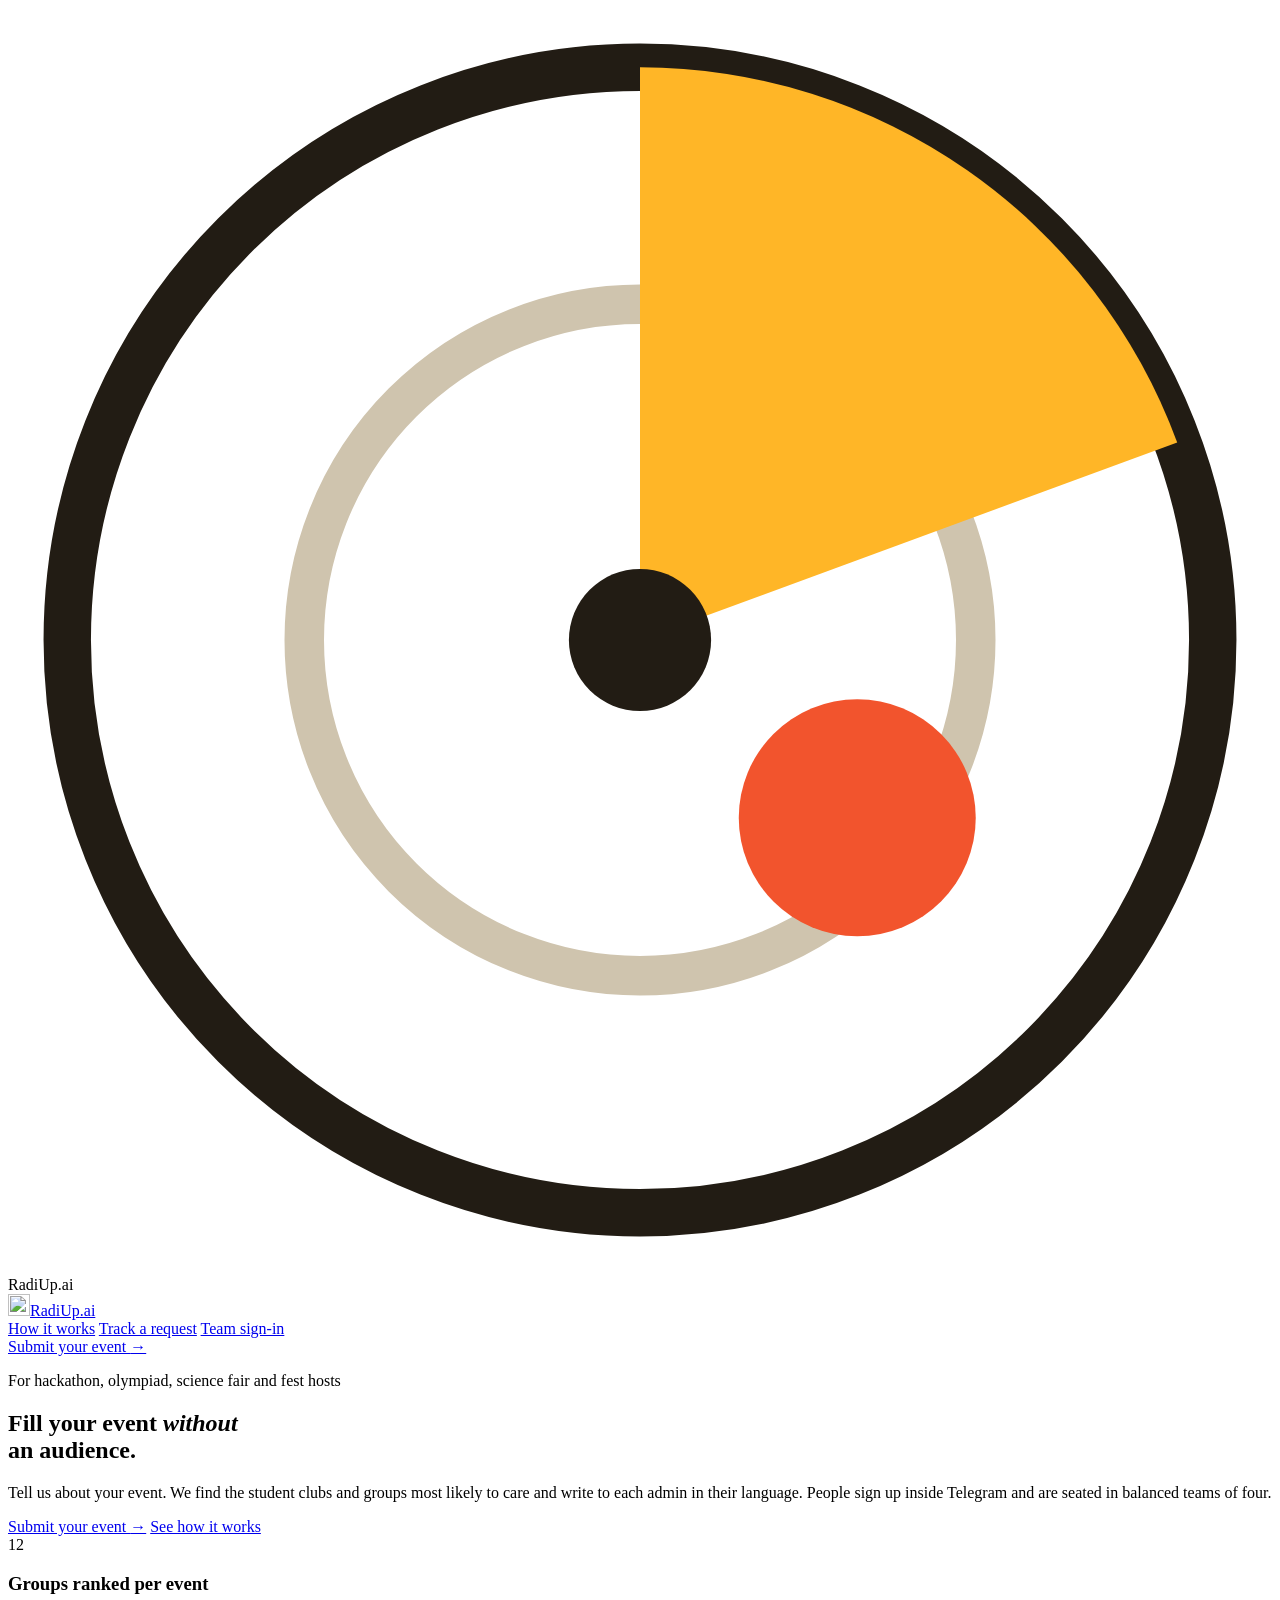
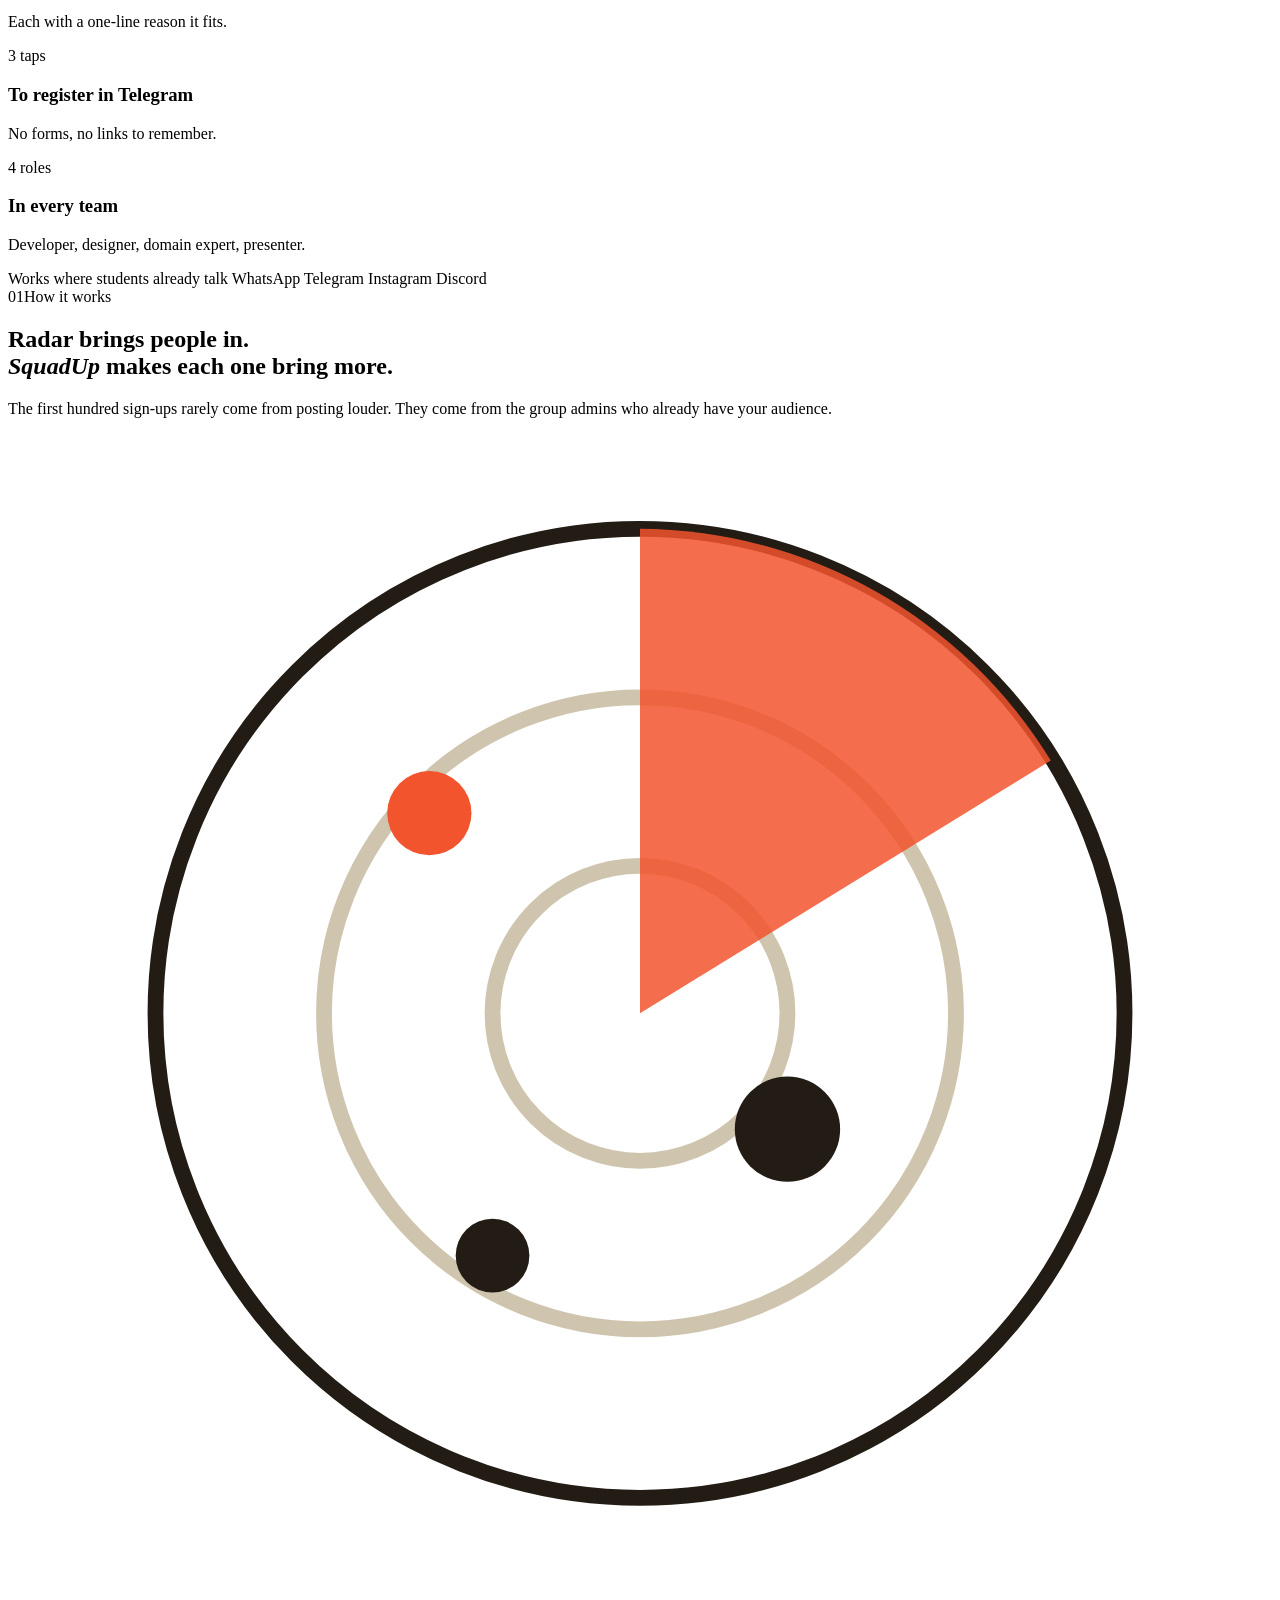
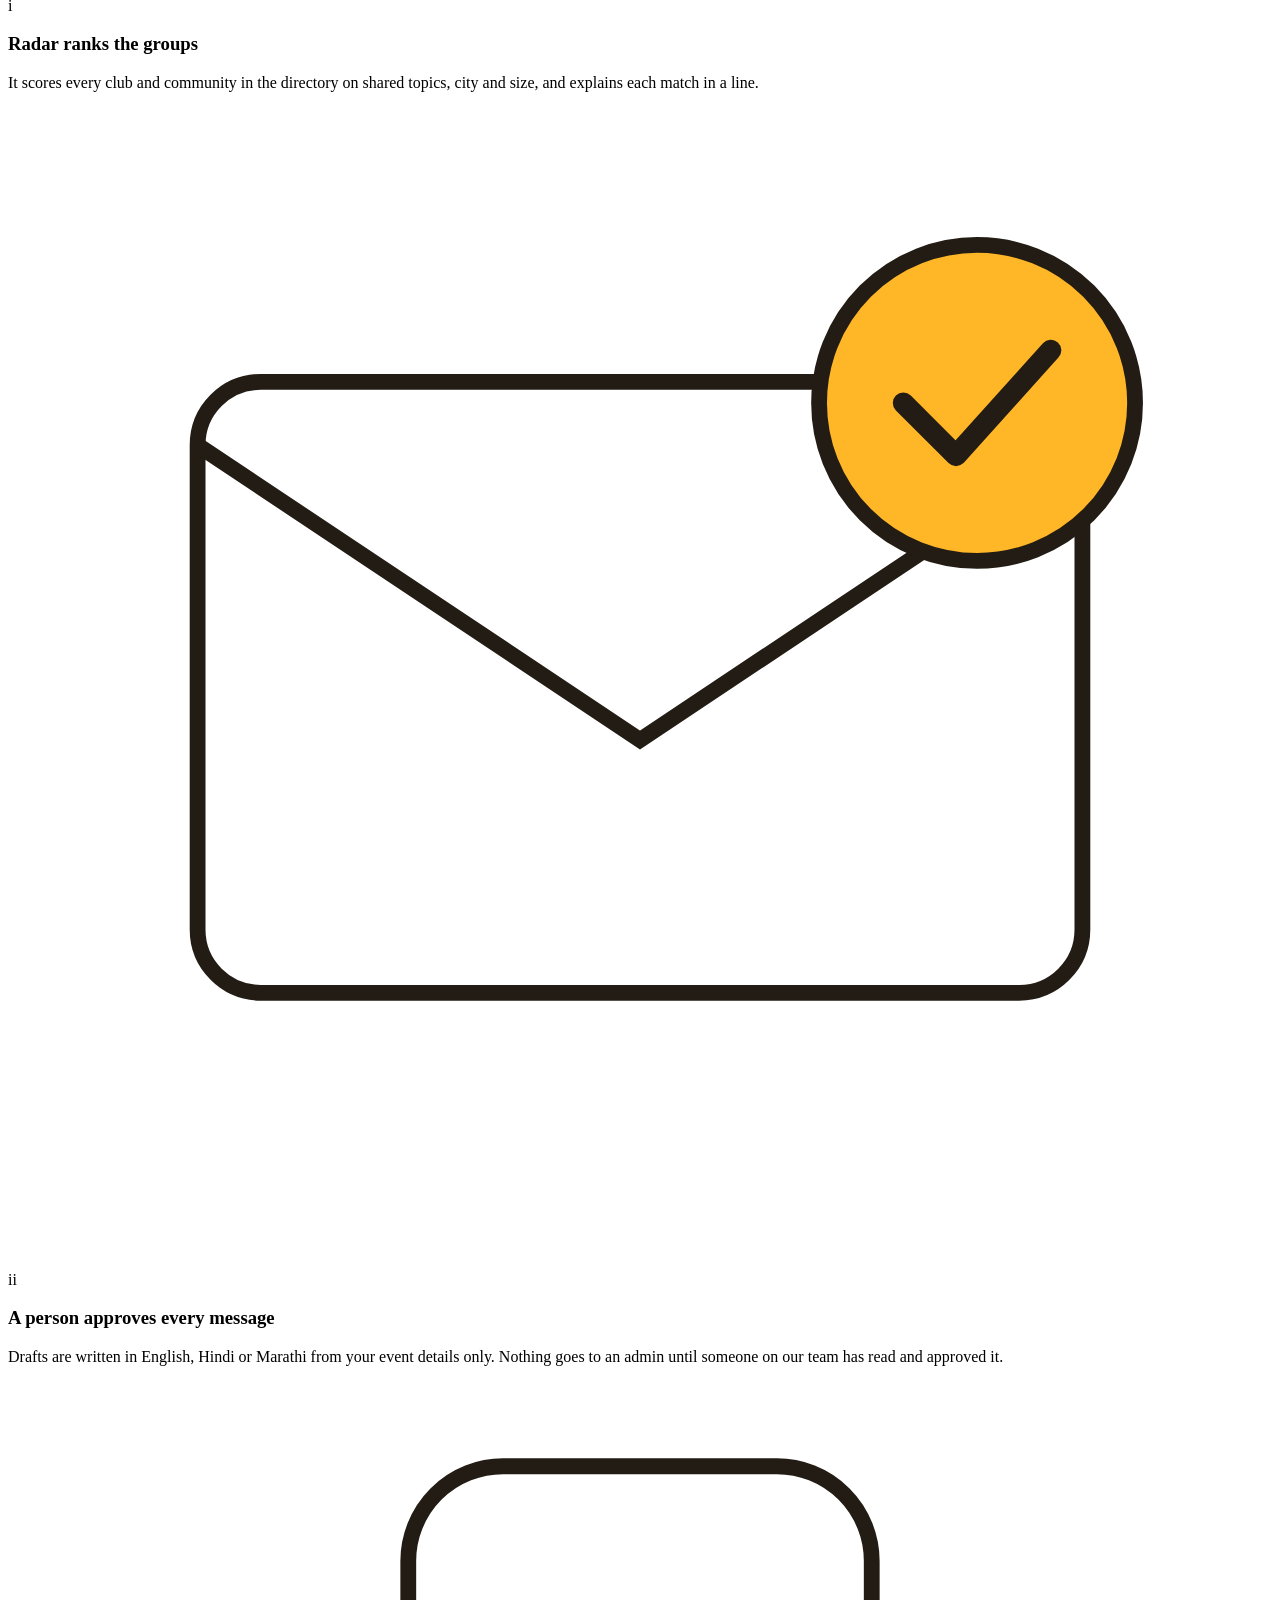
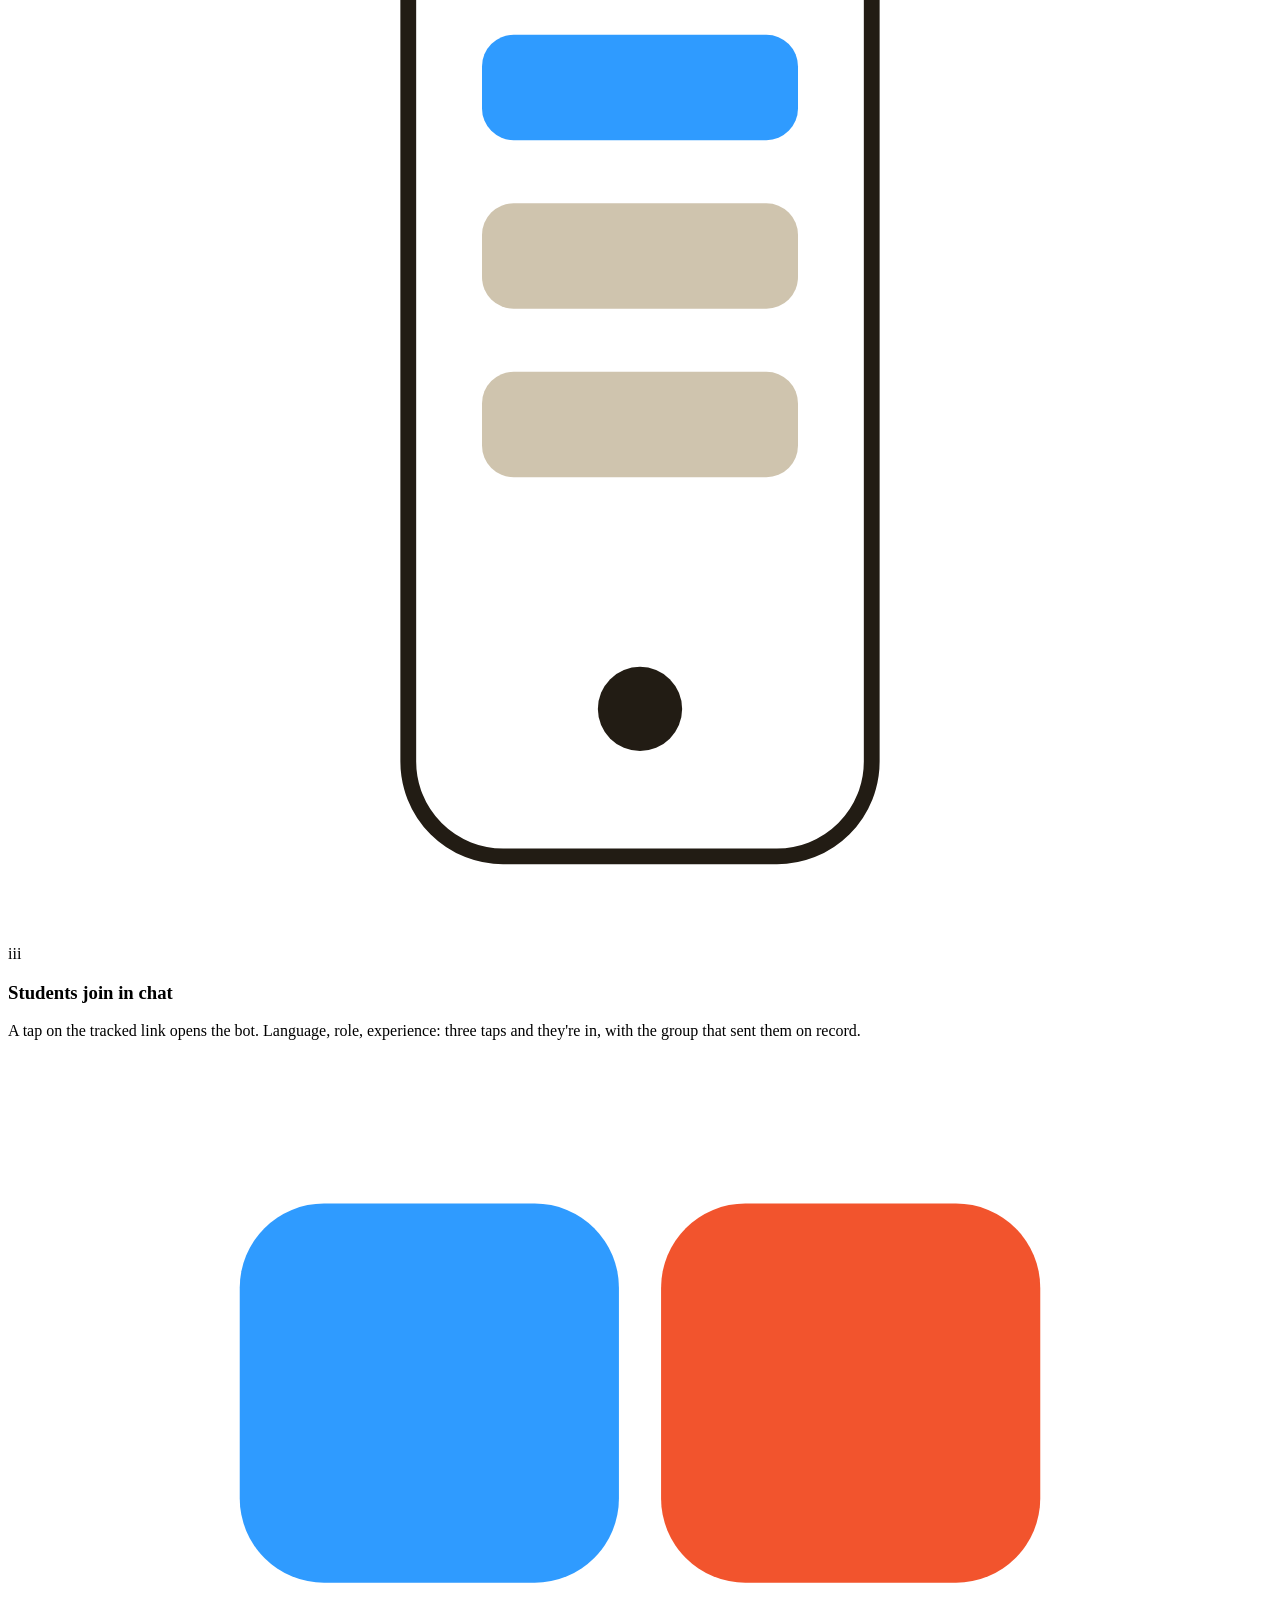
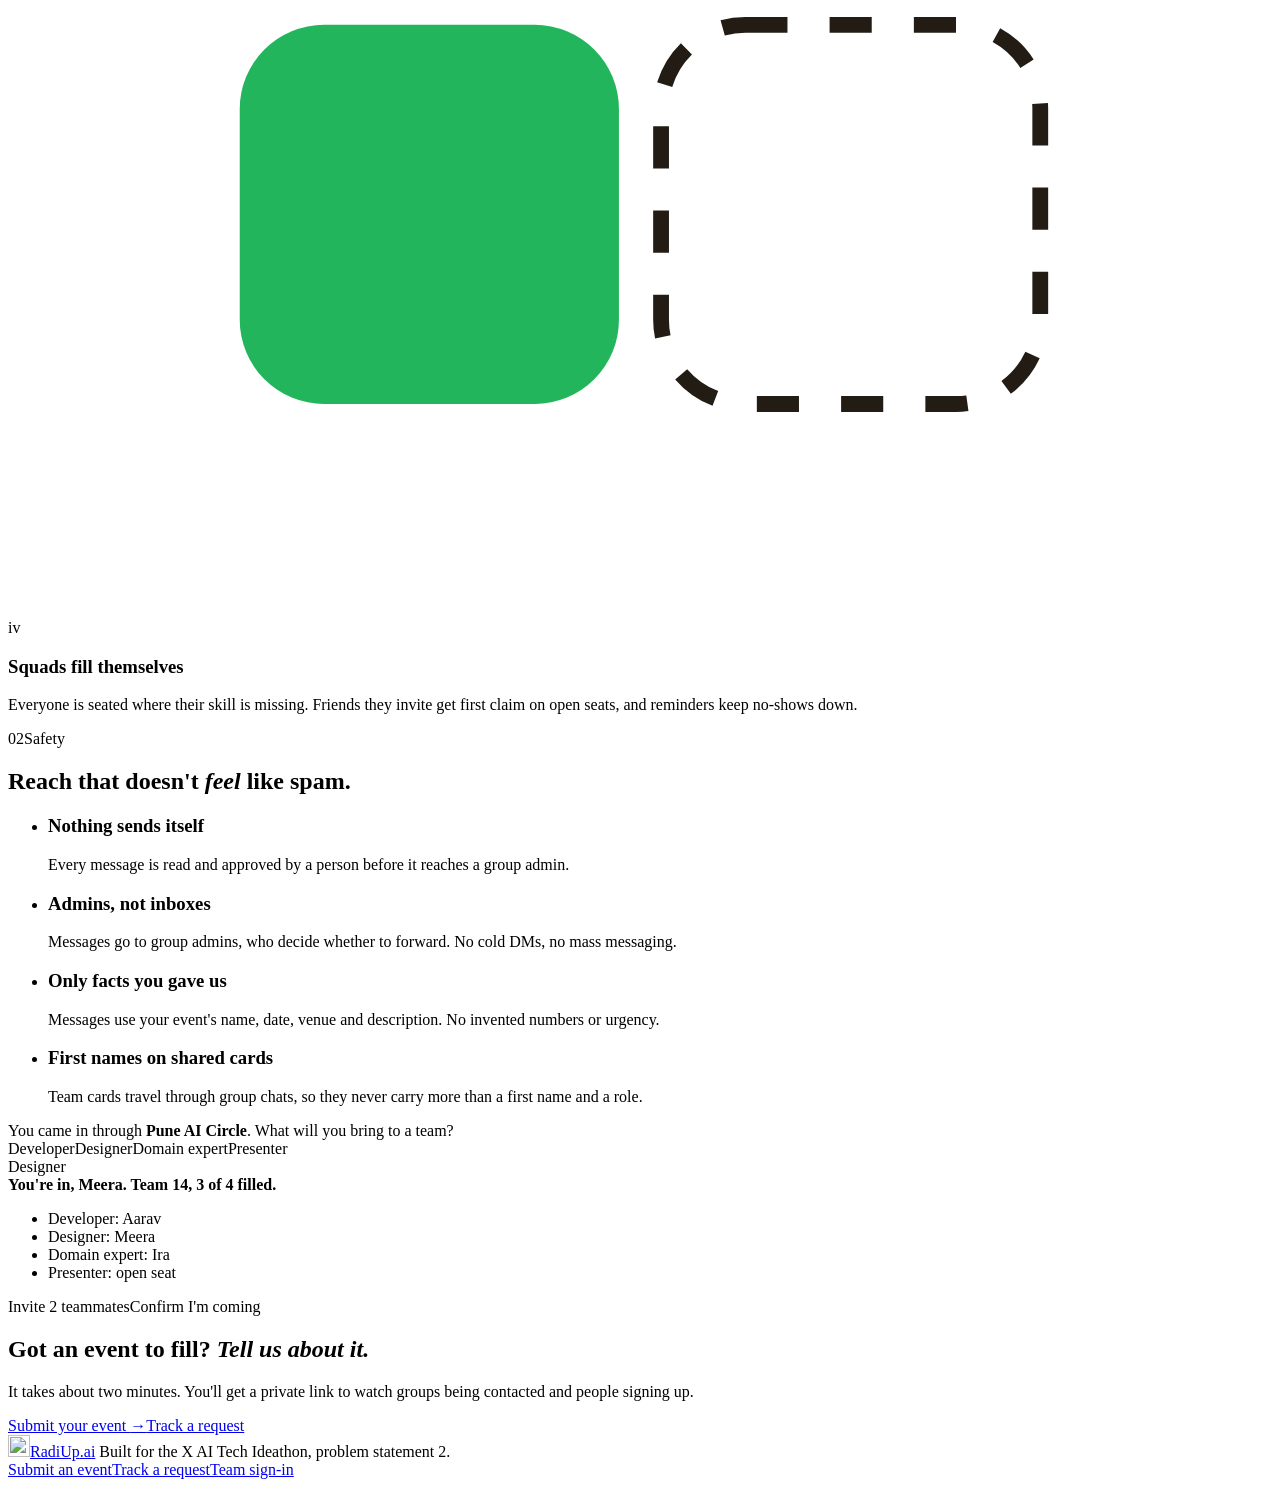
==== commit bdef074d: "Add files via upload" ====
--- a/web/index.html
+++ b/web/index.html
@@ -14,6 +14,19 @@
 <script src="/assets/site.js" defer></script>
 </head>
 <body>
+
+<div class="splash" id="splash" aria-hidden="true">
+  <div class="splash-inner">
+    <svg class="splash-mark" viewBox="0 0 32 32">
+      <circle cx="16" cy="16" r="14.5" fill="#FFFFFF" stroke="#221C14" stroke-width="1.2"/>
+      <circle cx="16" cy="16" r="8.5" fill="none" stroke="#CFC4AE" stroke-width="1"/>
+      <g class="splash-sweep"><path d="M16 16 L16 1.5 A14.5 14.5 0 0 1 29.6 11 Z" fill="#FFB627"/></g>
+      <circle class="splash-blip" cx="21.5" cy="20.5" r="3" fill="#F2542D"/>
+      <circle cx="16" cy="16" r="1.8" fill="#221C14"/>
+    </svg>
+    <div class="splash-word">RadiUp<span class="tld">.ai</span></div>
+  </div>
+</div>
 
 <nav class="nav" aria-label="Main">
   <a class="wordmark" href="/"><img class="mark" src="/assets/mark.svg" alt="" width="22" height="22" /><span>RadiUp<span class="tld">.ai</span></span></a>
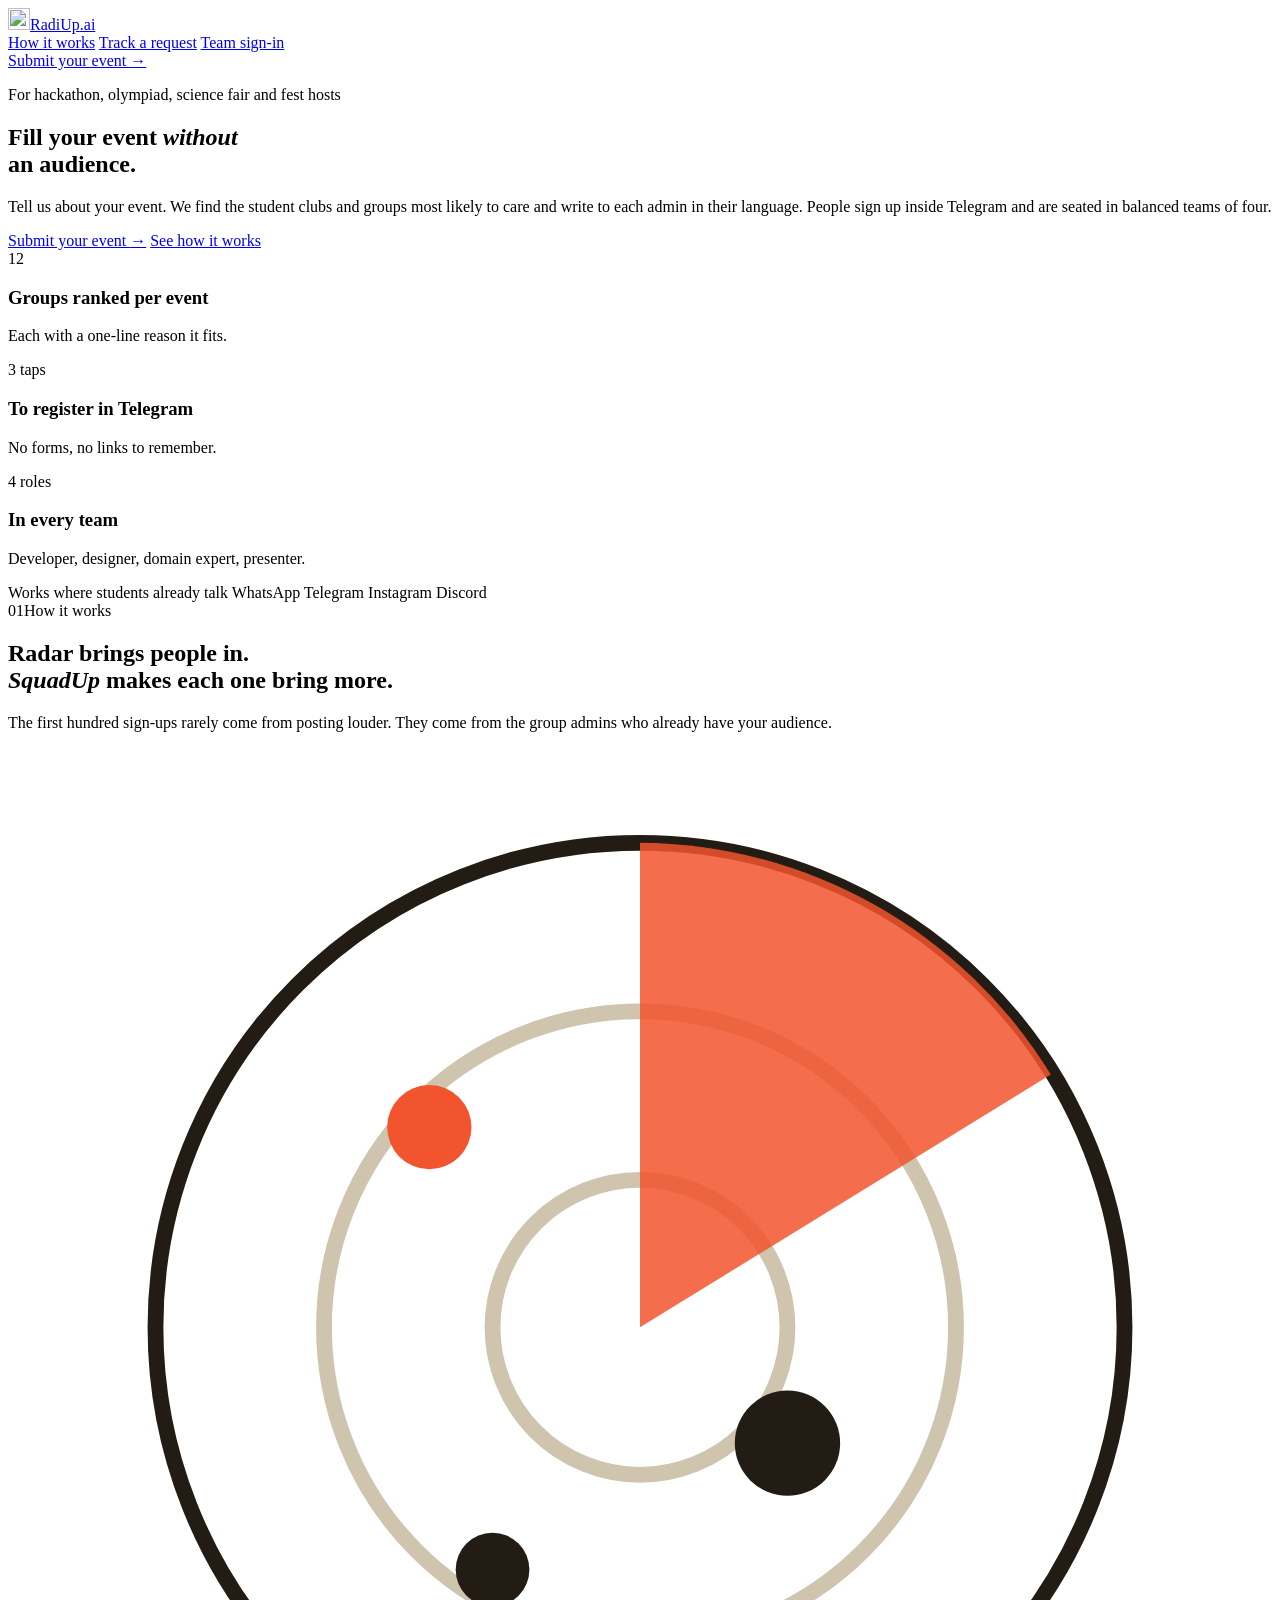
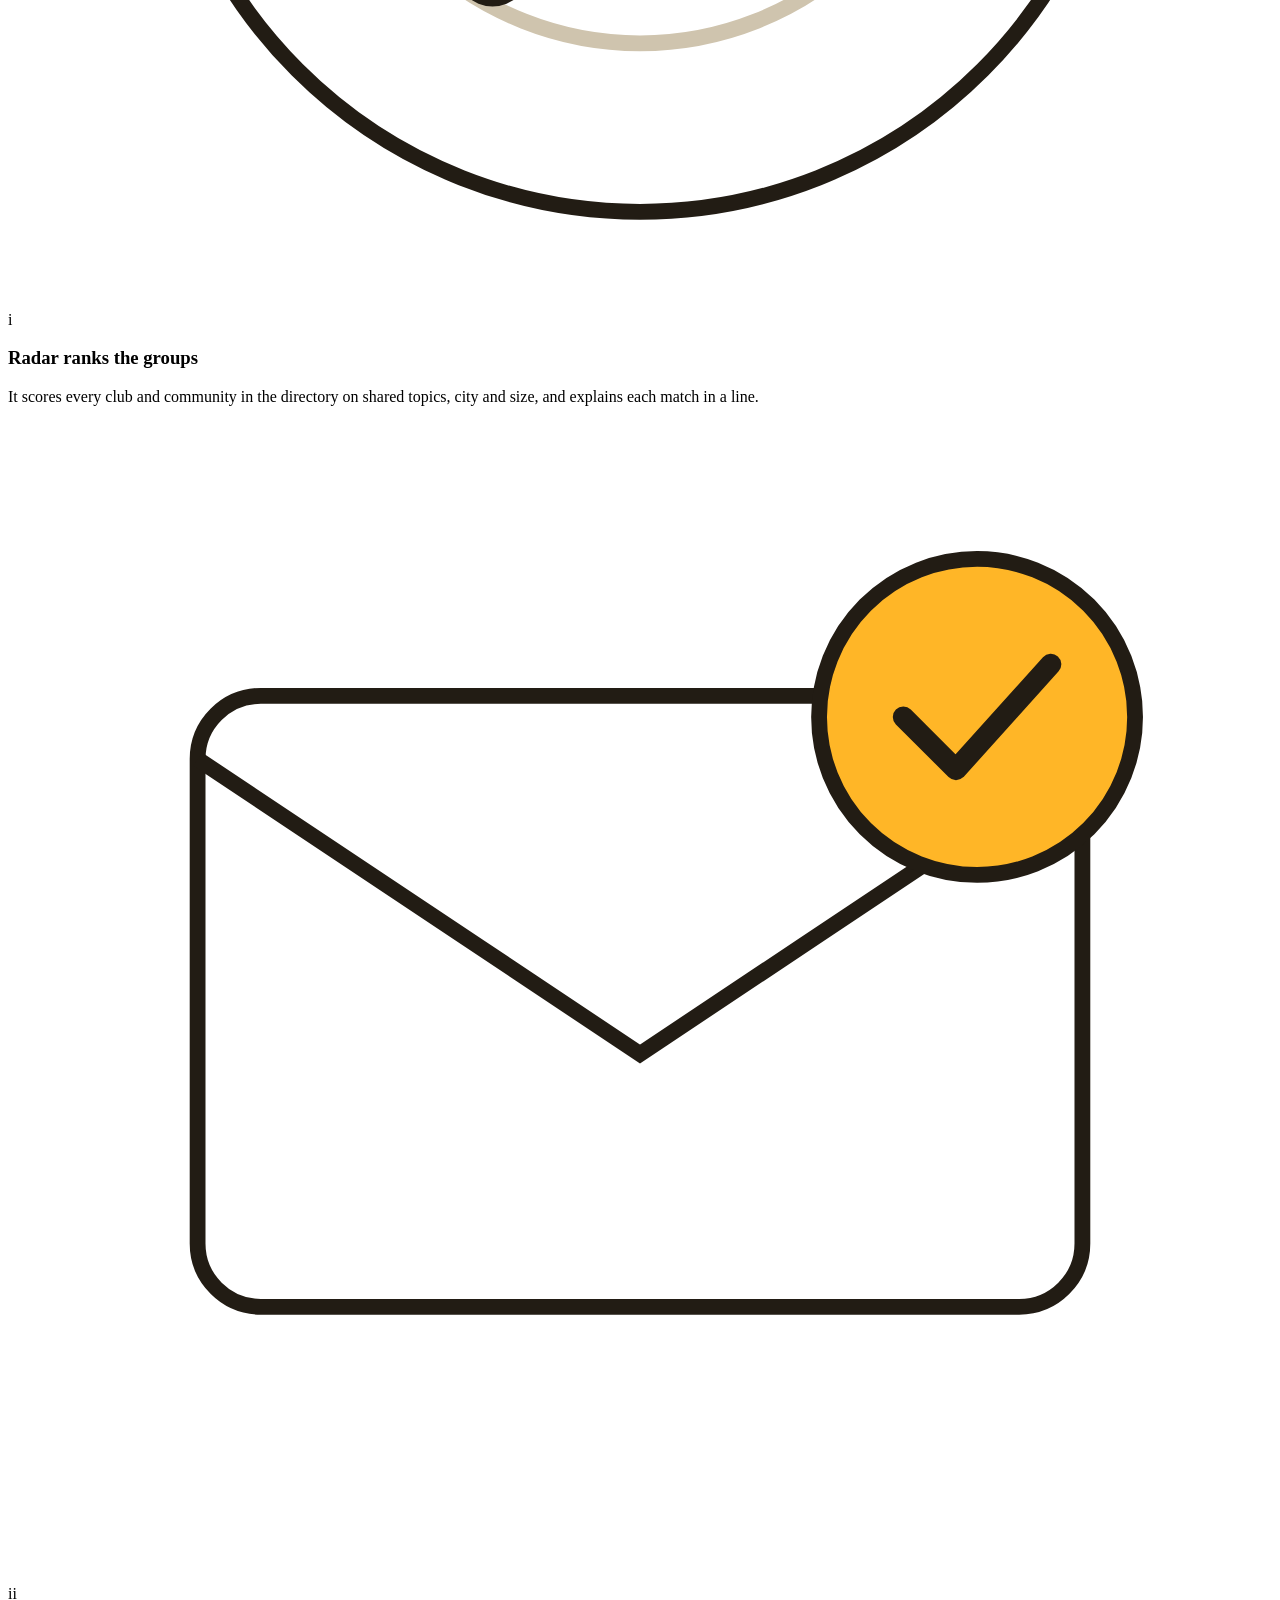
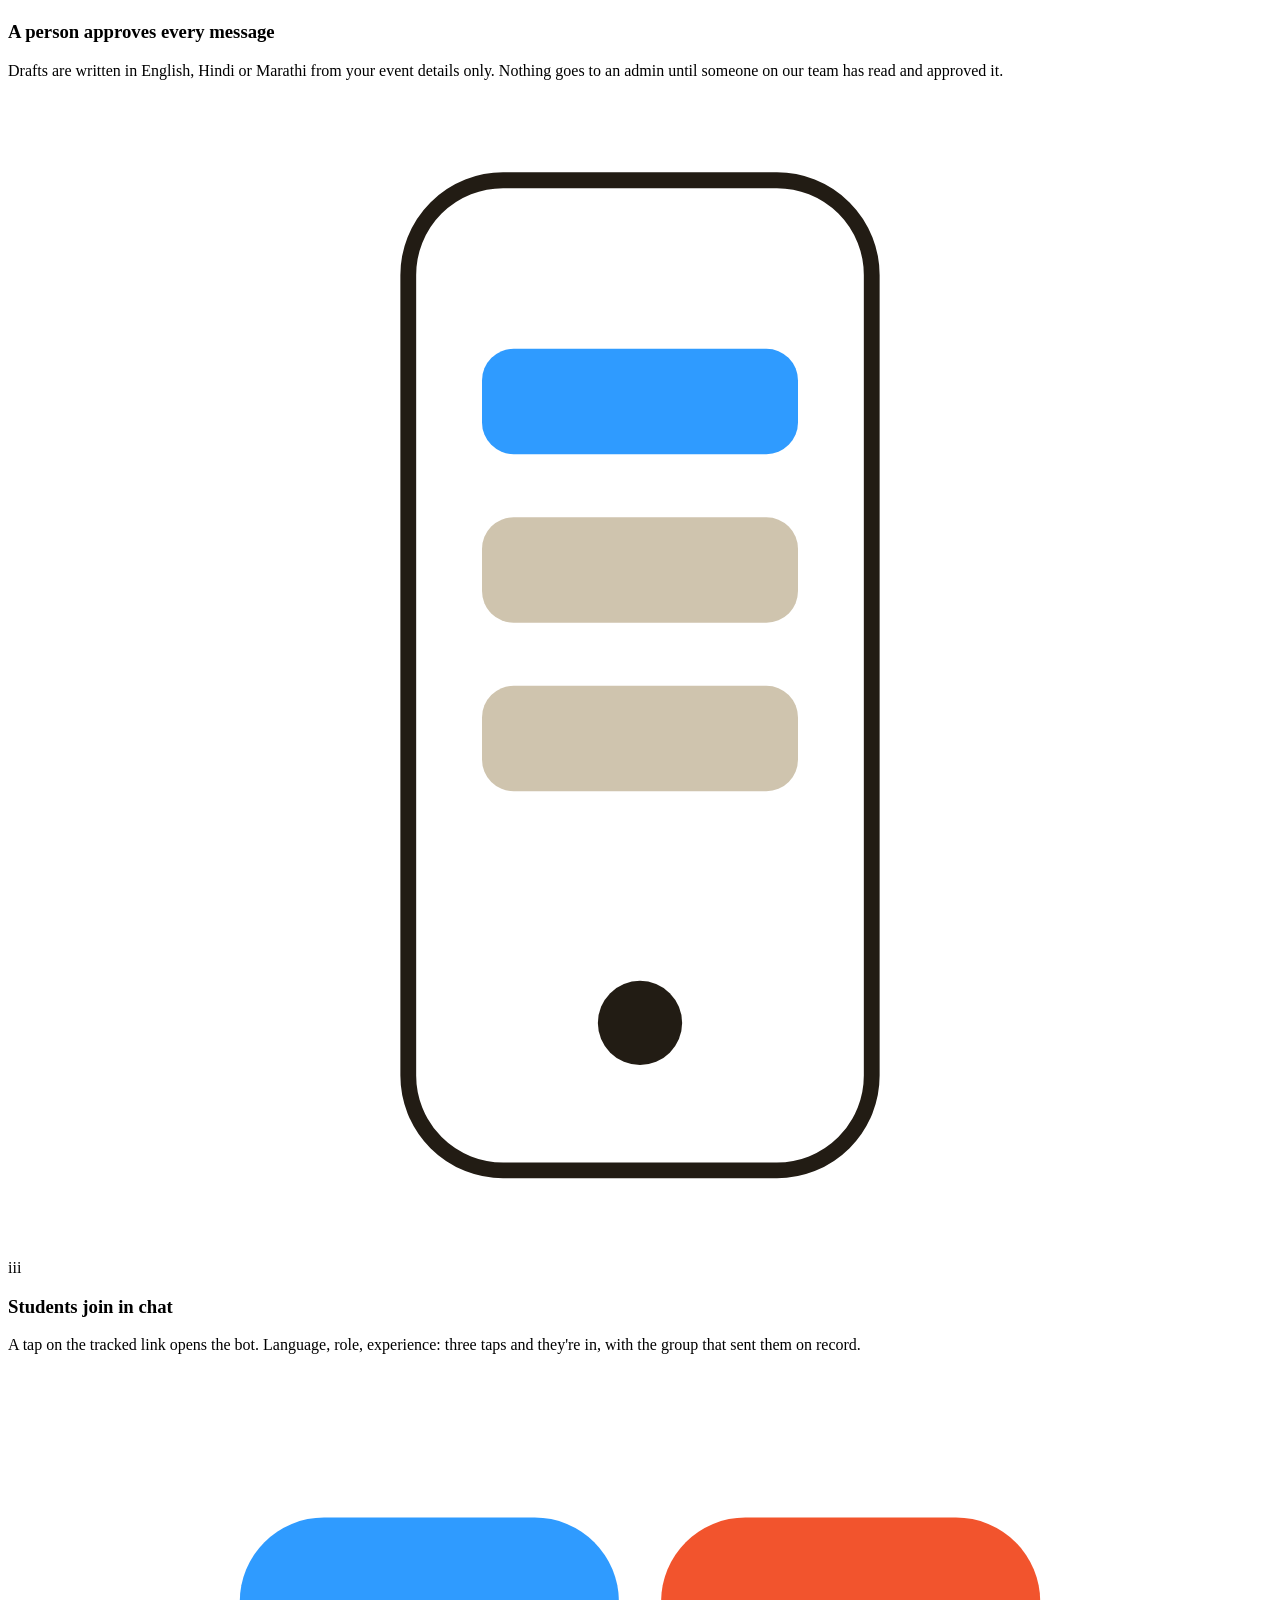
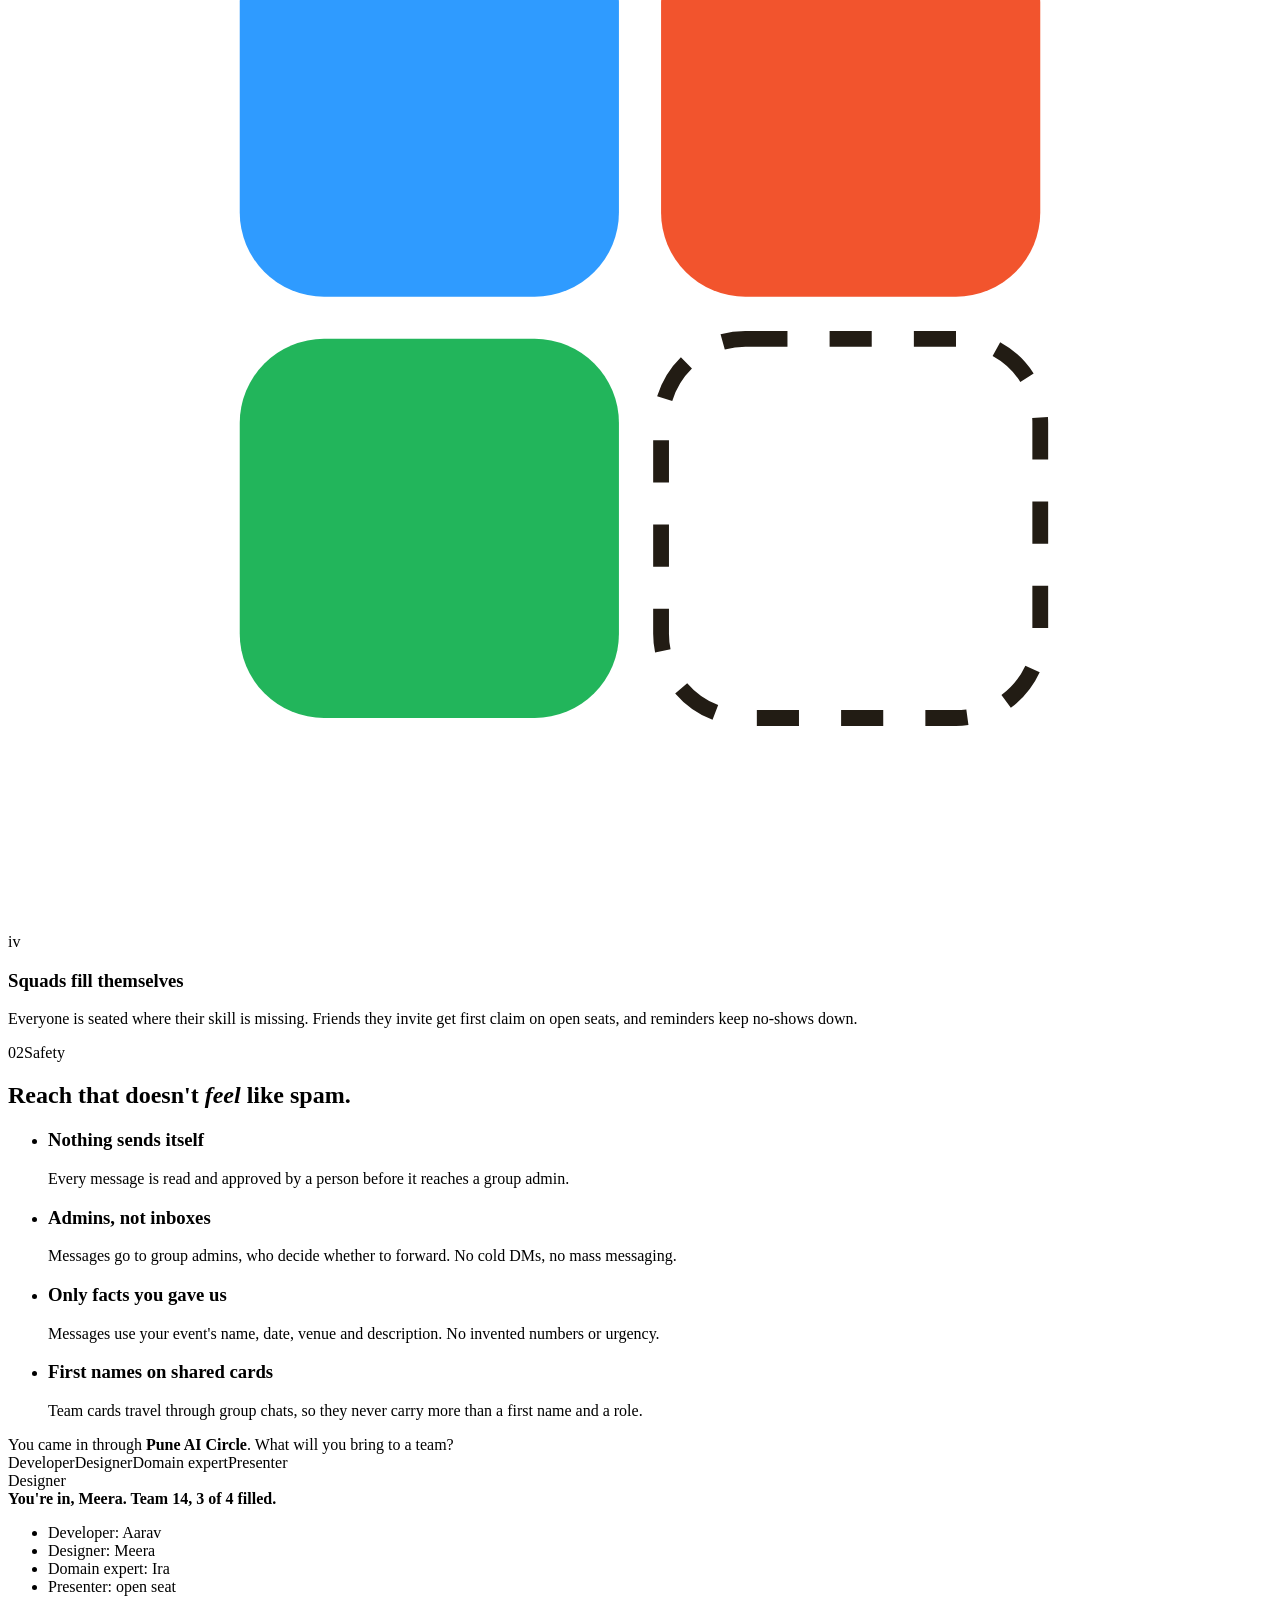
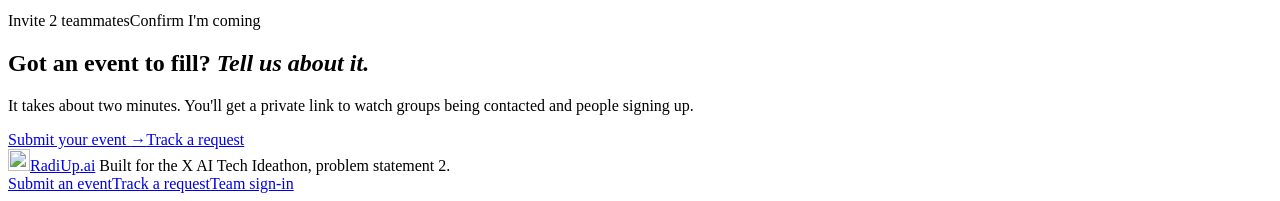
==== commit 9986ec6d: "Add files via upload" ====
--- a/web/index.html
+++ b/web/index.html
@@ -14,19 +14,6 @@
 <script src="/assets/site.js" defer></script>
 </head>
 <body>
-
-<div class="splash" id="splash" aria-hidden="true">
-  <div class="splash-inner">
-    <svg class="splash-mark" viewBox="0 0 32 32">
-      <circle cx="16" cy="16" r="14.5" fill="#FFFFFF" stroke="#221C14" stroke-width="1.2"/>
-      <circle cx="16" cy="16" r="8.5" fill="none" stroke="#CFC4AE" stroke-width="1"/>
-      <g class="splash-sweep"><path d="M16 16 L16 1.5 A14.5 14.5 0 0 1 29.6 11 Z" fill="#FFB627"/></g>
-      <circle class="splash-blip" cx="21.5" cy="20.5" r="3" fill="#F2542D"/>
-      <circle cx="16" cy="16" r="1.8" fill="#221C14"/>
-    </svg>
-    <div class="splash-word">RadiUp<span class="tld">.ai</span></div>
-  </div>
-</div>
 
 <nav class="nav" aria-label="Main">
   <a class="wordmark" href="/"><img class="mark" src="/assets/mark.svg" alt="" width="22" height="22" /><span>RadiUp<span class="tld">.ai</span></span></a>
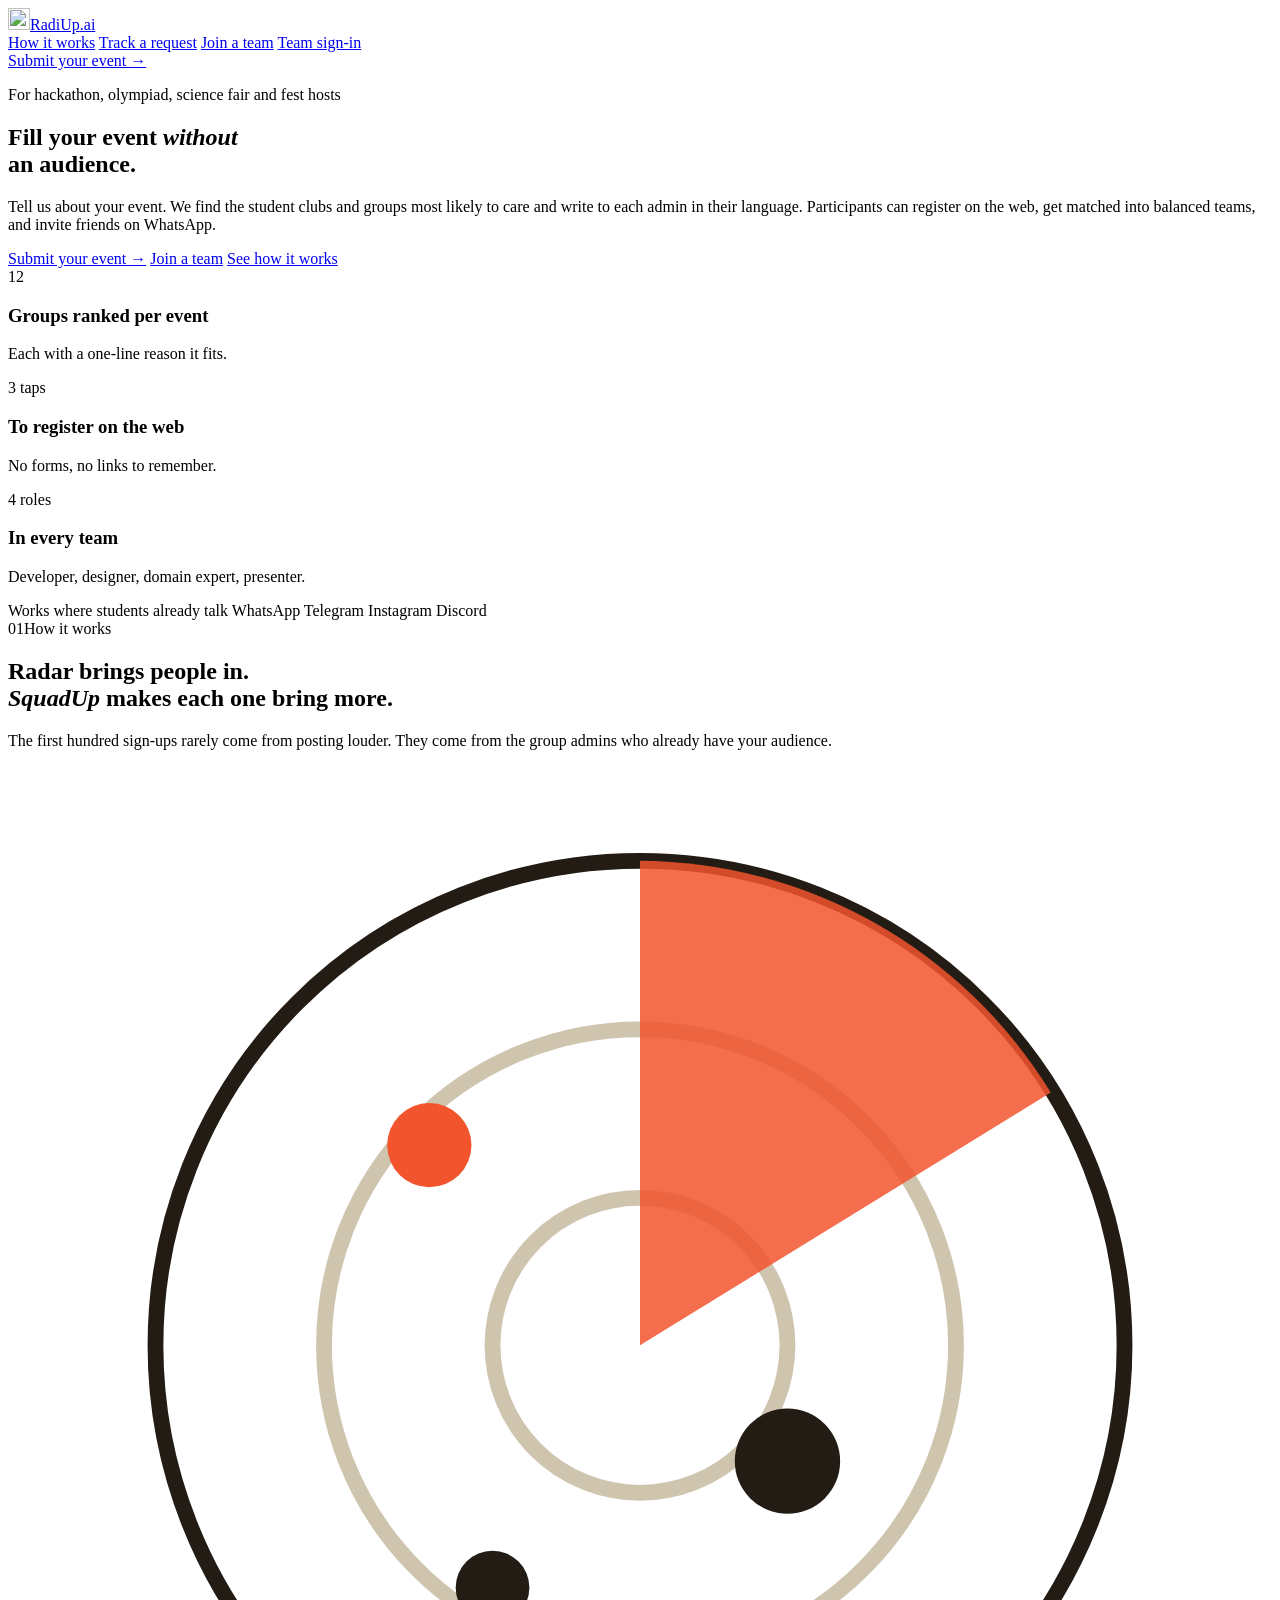
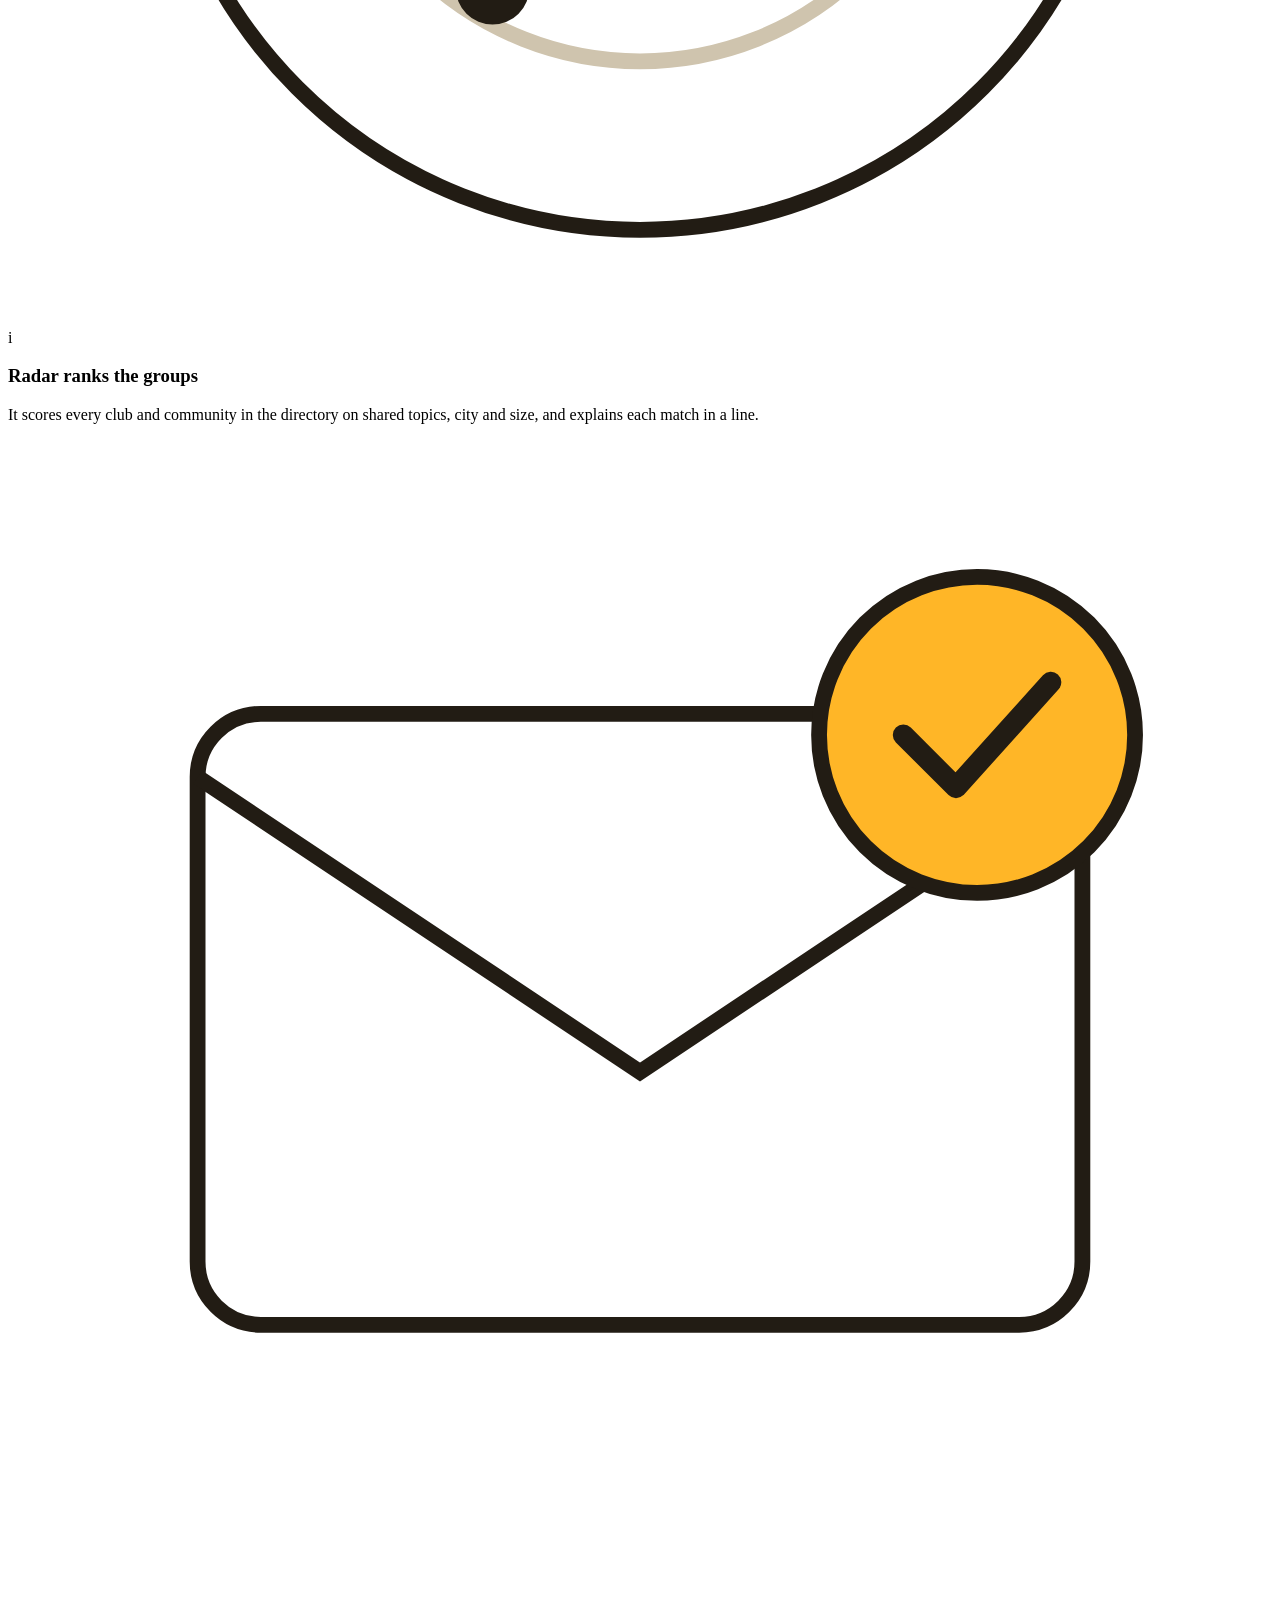
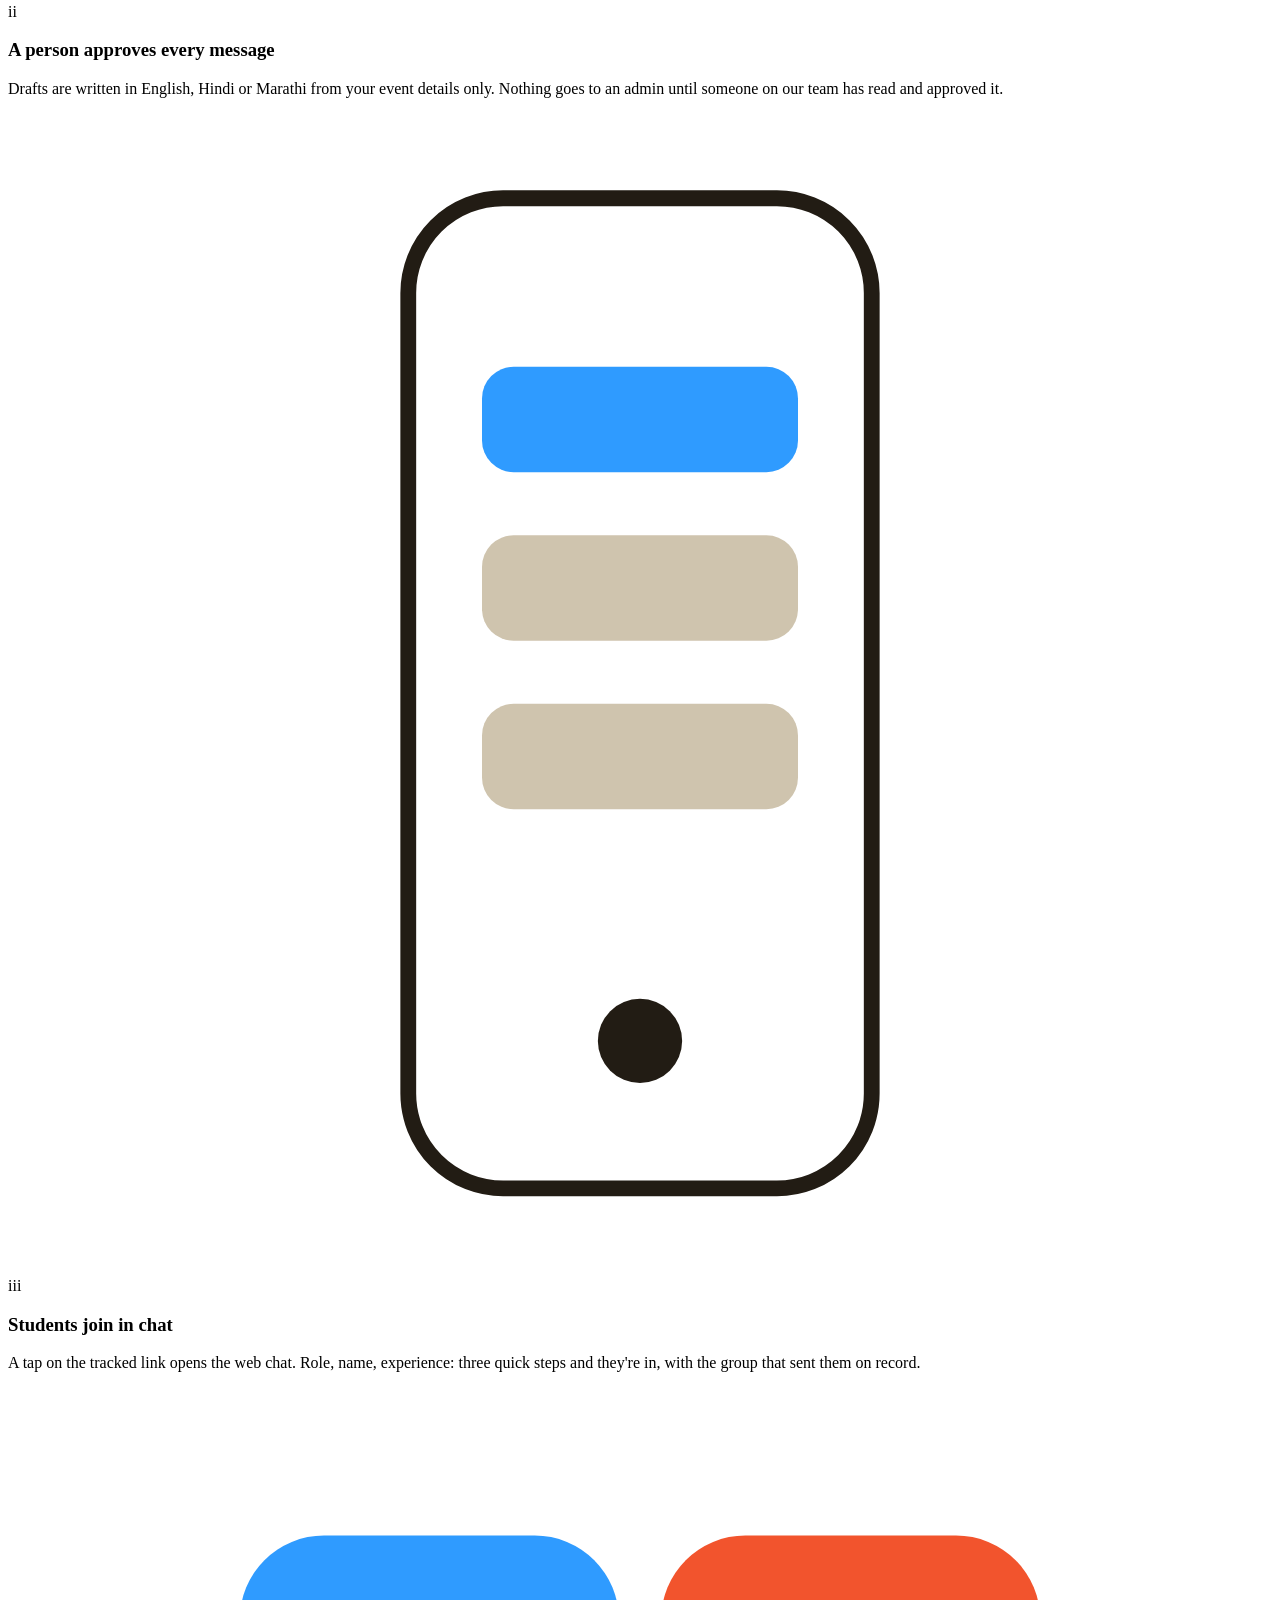
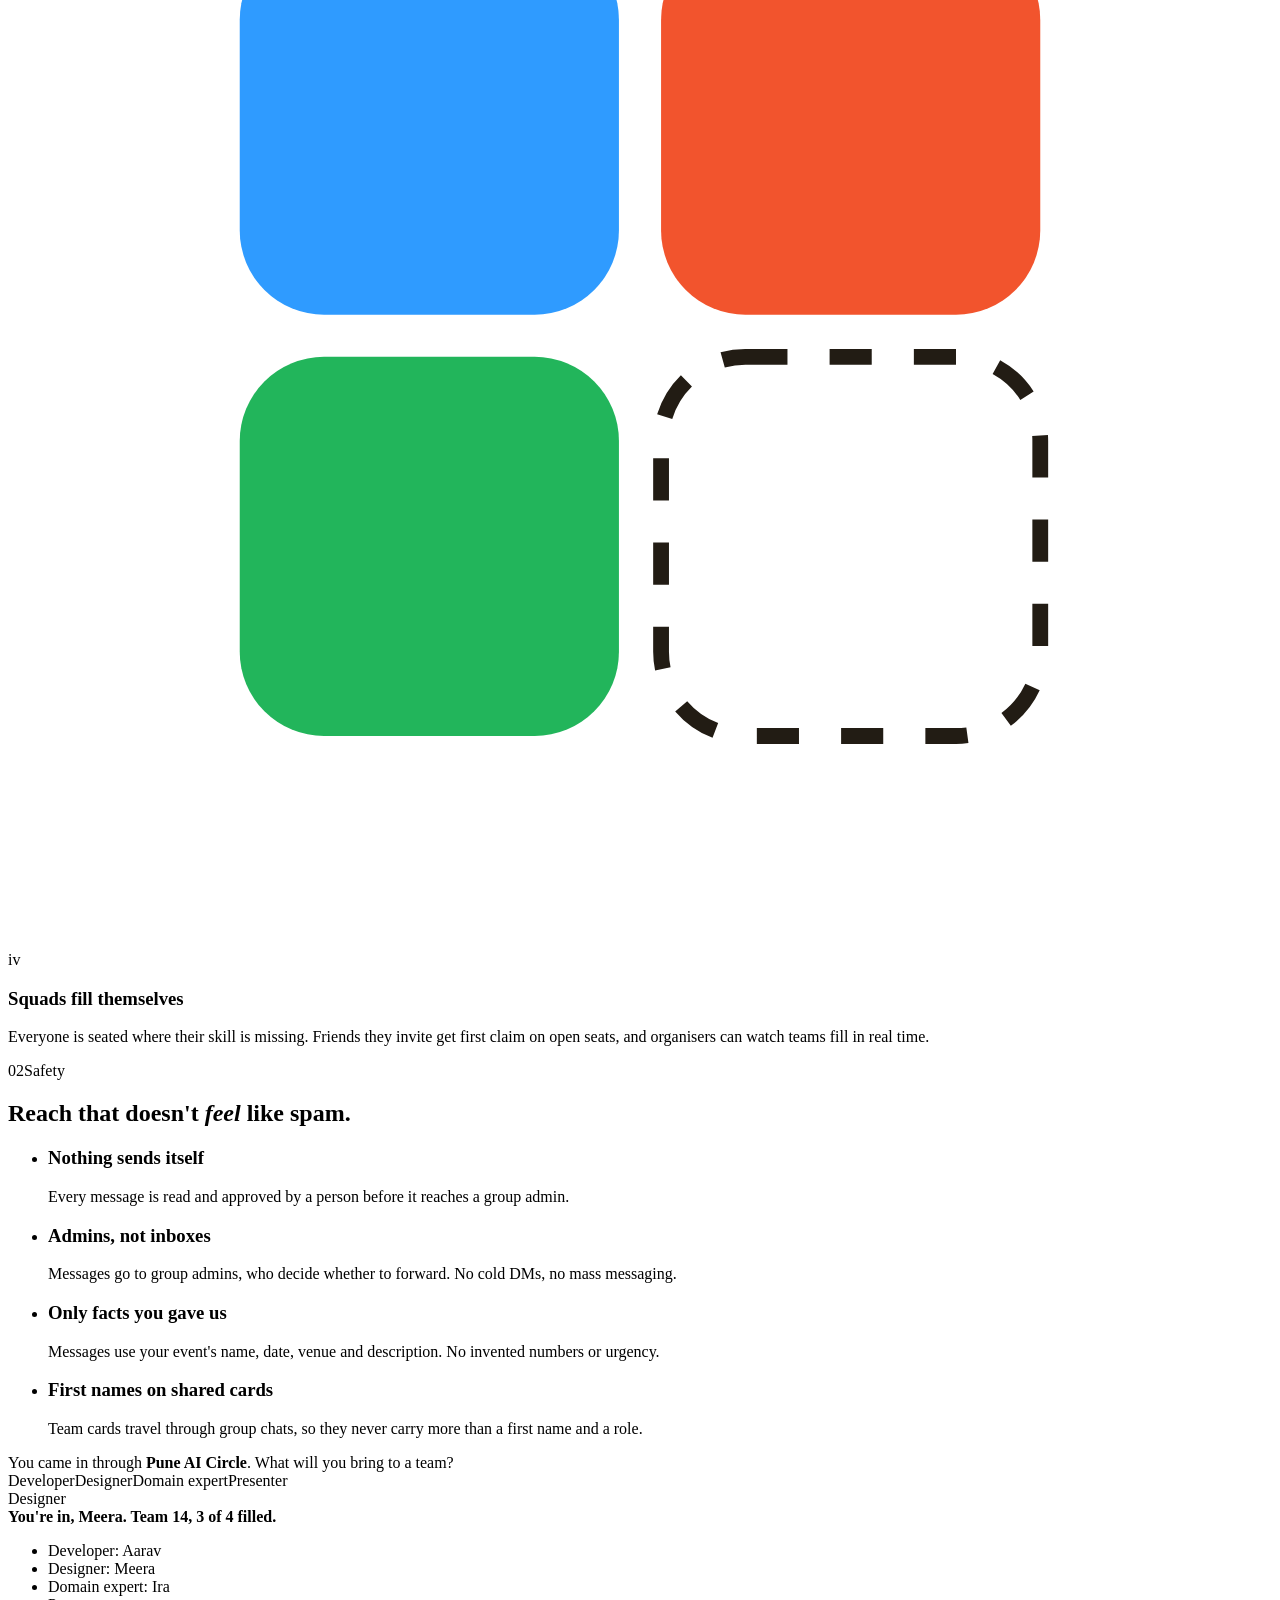
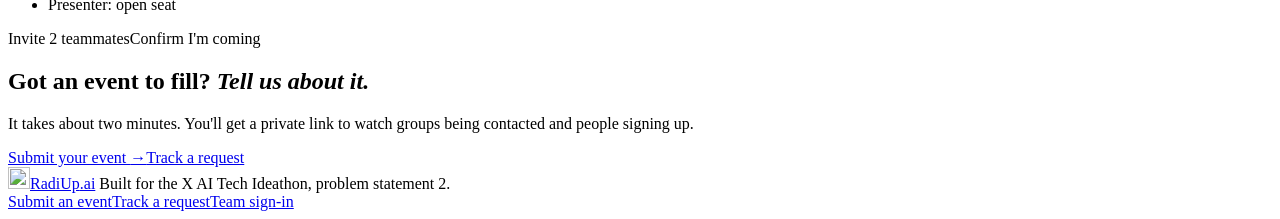
==== commit f9564165: "Add files via upload" ====
--- a/web/index.html
+++ b/web/index.html
@@ -4,7 +4,7 @@
 <meta charset="utf-8" />
 <meta name="viewport" content="width=device-width, initial-scale=1" />
 <title>RadiUp.ai: fill your event without an audience</title>
-<meta name="description" content="Radar finds the student clubs most likely to care about your event and drafts a message for each admin. SquadUp registers people inside Telegram and seats them in balanced teams." />
+<meta name="description" content="Radar finds the student clubs most likely to care about your event and drafts a message for each admin. SquadUp registers people on the web and seats them in balanced teams." />
 <meta name="theme-color" content="#F4EFE4" />
 <link rel="icon" href="/assets/mark.svg" type="image/svg+xml" />
 <link rel="preconnect" href="https://fonts.googleapis.com" />
@@ -20,6 +20,7 @@
   <div class="nav-links">
     <a class="hide-sm" href="#how">How it works</a>
     <a class="hide-sm" href="/track/">Track a request</a>
+    <a href="/join/">Join a team</a>
     <a class="hide-sm" href="/app/">Team sign-in</a>
   </div>
   <span class="divider hide-sm" aria-hidden="true"></span>
@@ -31,9 +32,10 @@
     <div class="wrap">
       <p class="kicker"><span class="dot" aria-hidden="true"></span>For hackathon, olympiad, science fair and fest hosts</p>
       <h1 class="display display-xl">Fill your event <em>without</em><br />an audience.</h1>
-      <p class="lede">Tell us about your event. We find the student clubs and groups most likely to care and write to each admin in their language. People sign up inside Telegram and are seated in balanced teams of four.</p>
+      <p class="lede">Tell us about your event. We find the student clubs and groups most likely to care and write to each admin in their language. Participants can register on the web, get matched into balanced teams, and invite friends on WhatsApp.</p>
       <div class="hero-actions">
         <a class="btn btn-primary" href="/submit/">Submit your event <span class="arrow" aria-hidden="true">→</span></a>
+        <a class="btn btn-outline" href="/join/">Join a team</a>
         <a class="btn btn-outline" href="#how">See how it works</a>
       </div>
 
@@ -45,7 +47,7 @@
         </article>
         <article class="fact">
           <div class="big">3 taps</div>
-          <h3>To register in Telegram</h3>
+          <h3>To register on the web</h3>
           <p>No forms, no links to remember.</p>
         </article>
         <article class="fact">
@@ -90,13 +92,13 @@
           <div class="art" aria-hidden="true">
             <svg viewBox="0 0 120 110"><rect x="38" y="8" width="44" height="94" rx="9" fill="#fff" stroke="#221C14" stroke-width="1.5"/><rect x="45" y="24" width="30" height="10" rx="3" fill="#2F9BFF"/><rect class="tap tap2" x="45" y="40" width="30" height="10" rx="3" fill="#CFC4AE"/><rect x="45" y="56" width="30" height="10" rx="3" fill="#CFC4AE"/><circle cx="60" cy="88" r="4" fill="#221C14"/></svg>
           </div>
-          <div class="body"><span class="roman">iii</span><h3>Students join in chat</h3><p>A tap on the tracked link opens the bot. Language, role, experience: three taps and they're in, with the group that sent them on record.</p></div>
+          <div class="body"><span class="roman">iii</span><h3>Students join in chat</h3><p>A tap on the tracked link opens the web chat. Role, name, experience: three quick steps and they're in, with the group that sent them on record.</p></div>
         </article>
         <article class="step">
           <div class="art" aria-hidden="true">
             <svg viewBox="0 0 120 110"><rect x="22" y="14" width="36" height="36" rx="8" fill="#2F9BFF"/><rect x="62" y="14" width="36" height="36" rx="8" fill="#F2542D"/><rect x="22" y="54" width="36" height="36" rx="8" fill="#22B55B"/><rect class="seat" x="62" y="54" width="36" height="36" rx="8" fill="none" stroke="#221C14" stroke-width="1.5" stroke-dasharray="4 4"/></svg>
           </div>
-          <div class="body"><span class="roman">iv</span><h3>Squads fill themselves</h3><p>Everyone is seated where their skill is missing. Friends they invite get first claim on open seats, and reminders keep no-shows down.</p></div>
+          <div class="body"><span class="roman">iv</span><h3>Squads fill themselves</h3><p>Everyone is seated where their skill is missing. Friends they invite get first claim on open seats, and organisers can watch teams fill in real time.</p></div>
         </article>
       </div>
     </div>
@@ -114,7 +116,7 @@
           <li><span class="swatch sky" aria-hidden="true"></span><div><h3>First names on shared cards</h3><p>Team cards travel through group chats, so they never carry more than a first name and a role.</p></div></li>
         </ul>
       </div>
-      <div class="phone" aria-label="Example of the Telegram sign-up">
+      <div class="phone" aria-label="Example of the web chat sign-up">
         <div class="phone-screen">
           <div class="bubble">You came in through <strong>Pune AI Circle</strong>. What will you bring to a team?</div>
           <div class="mini-buttons" aria-hidden="true"><span>Developer</span><span class="on">Designer</span><span>Domain expert</span><span>Presenter</span></div>
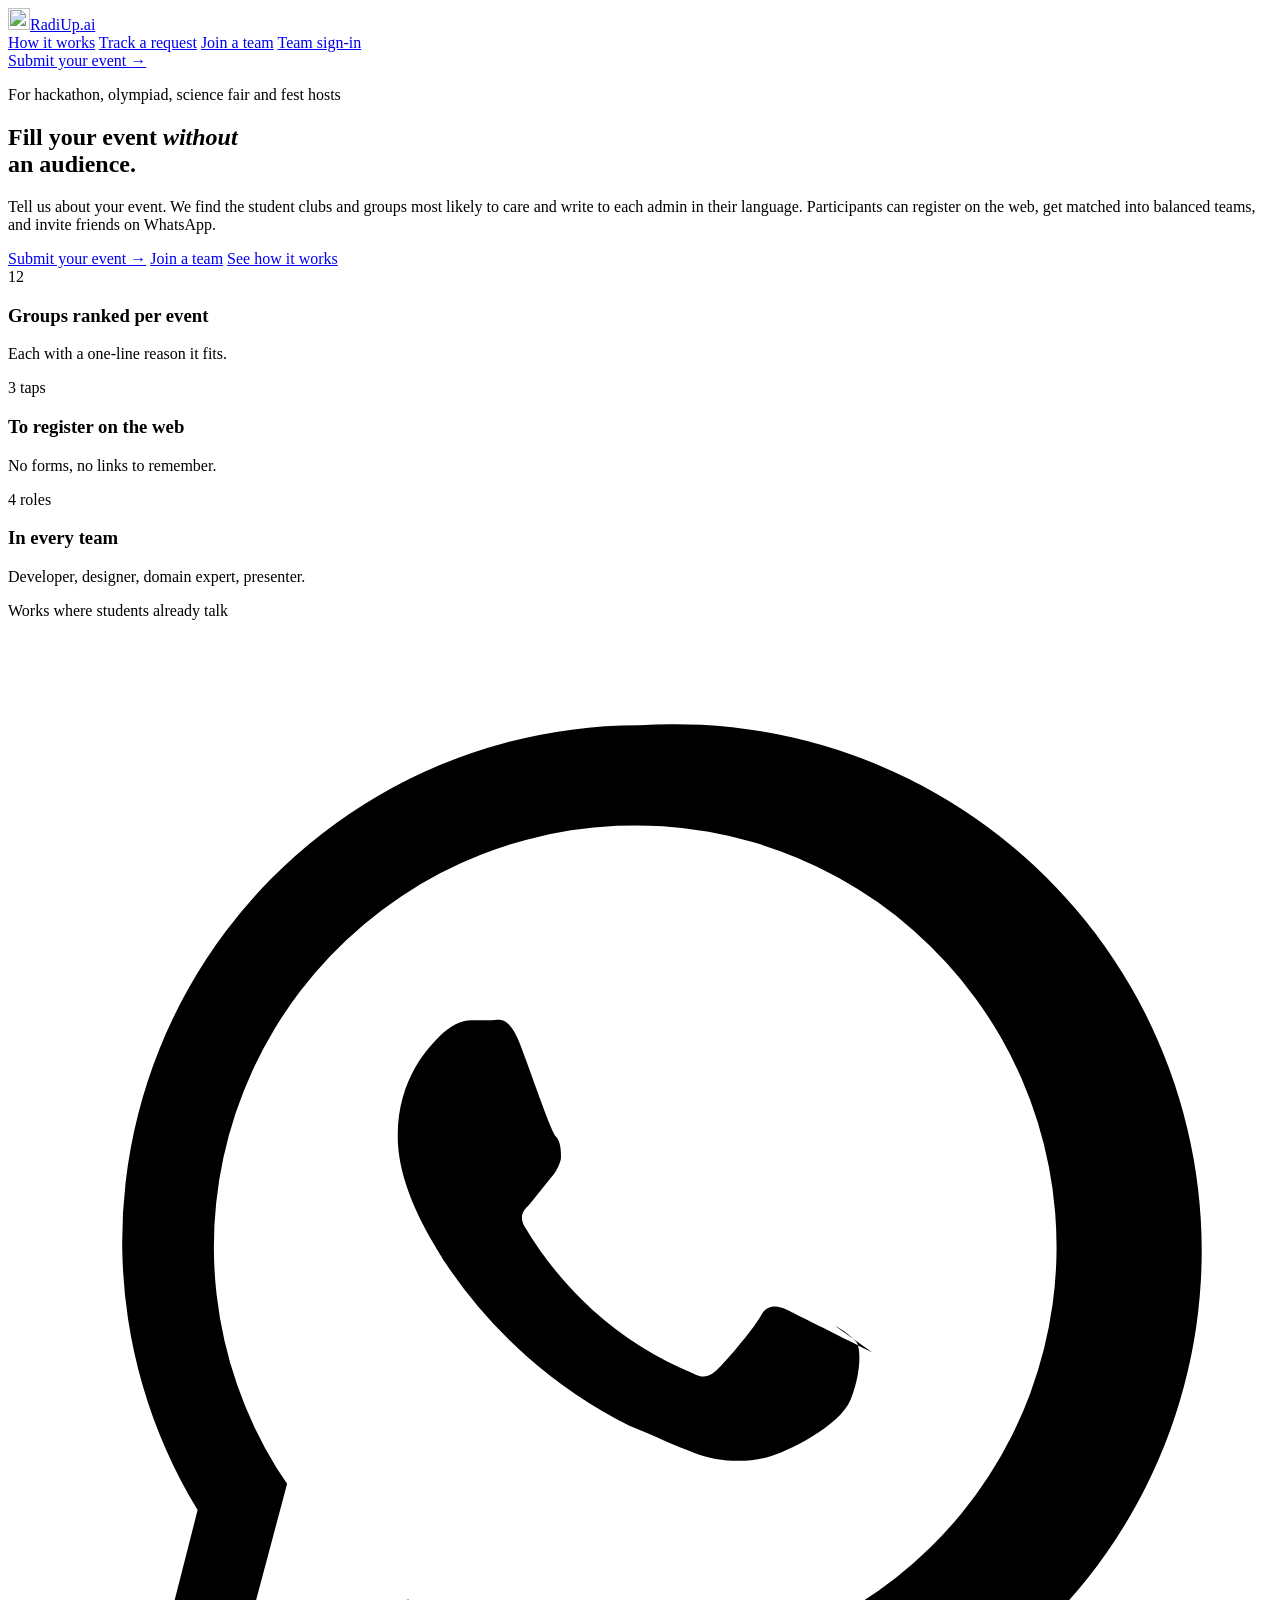
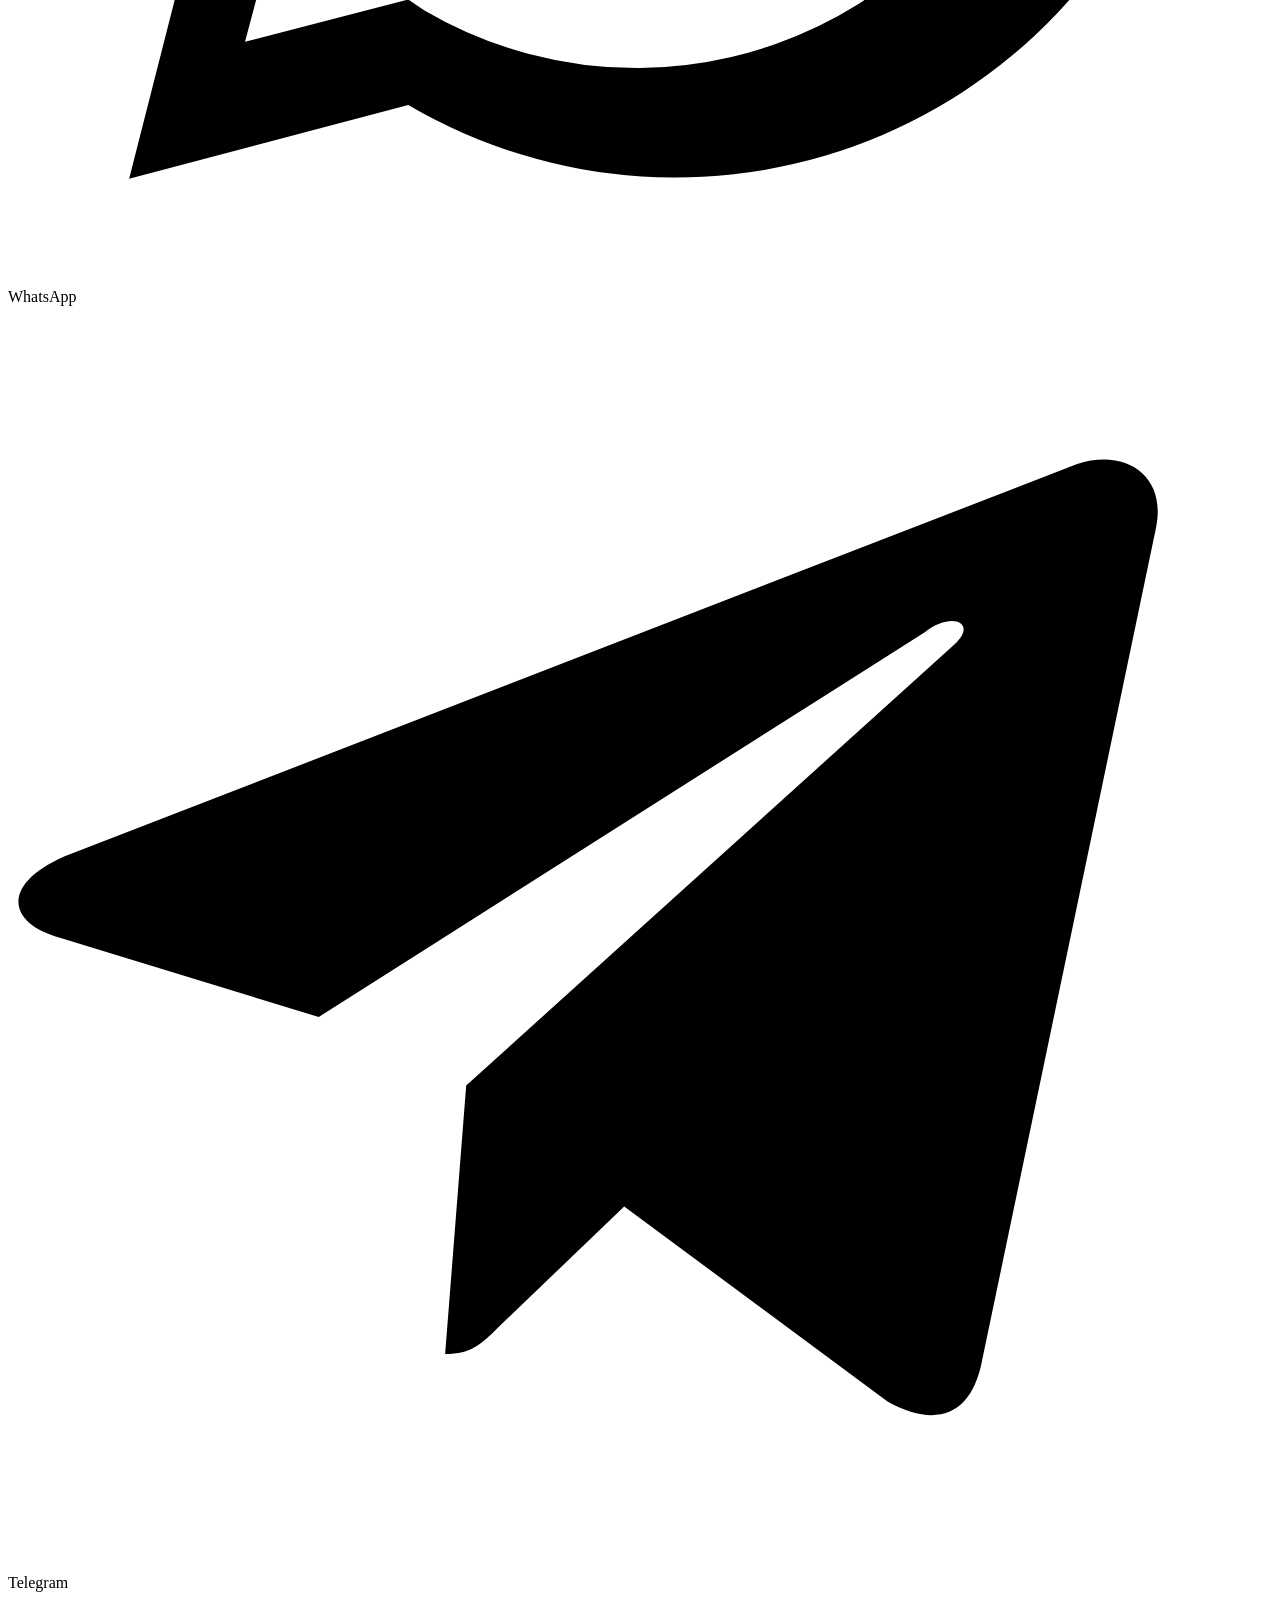
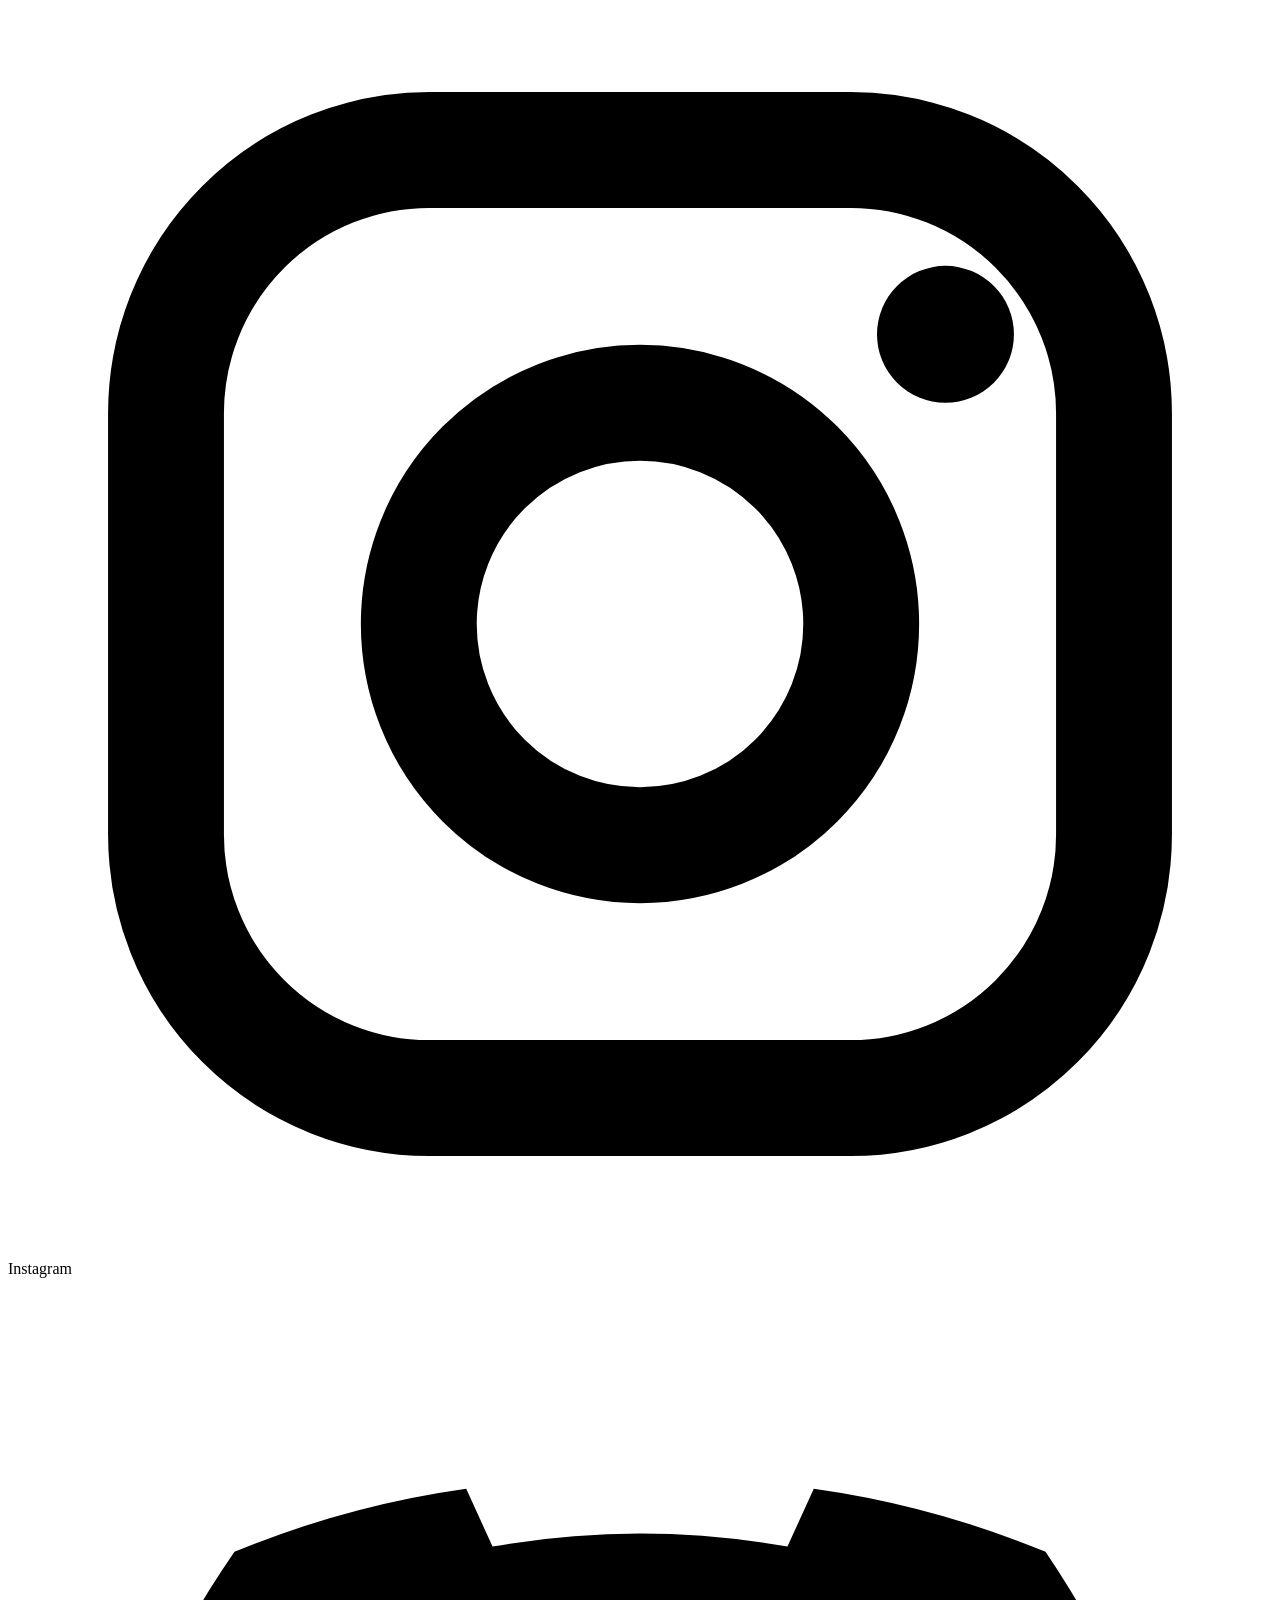
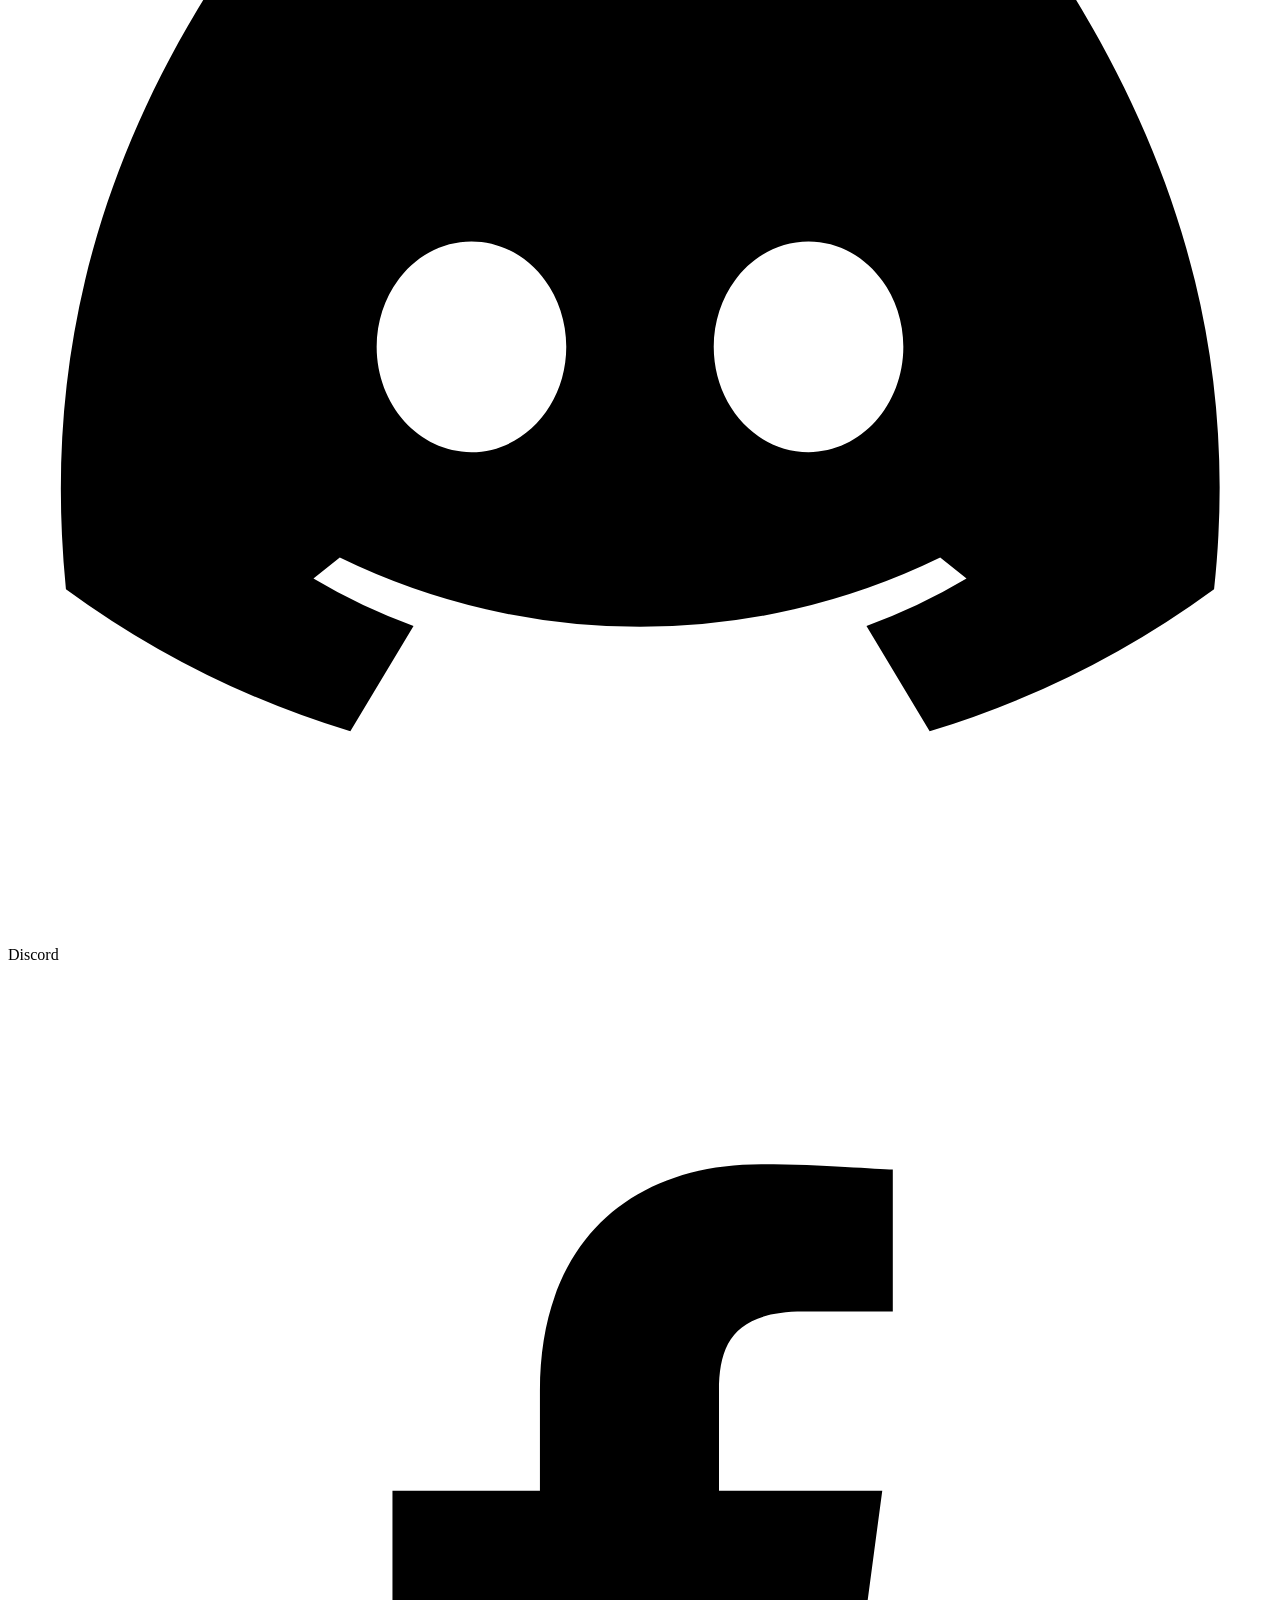
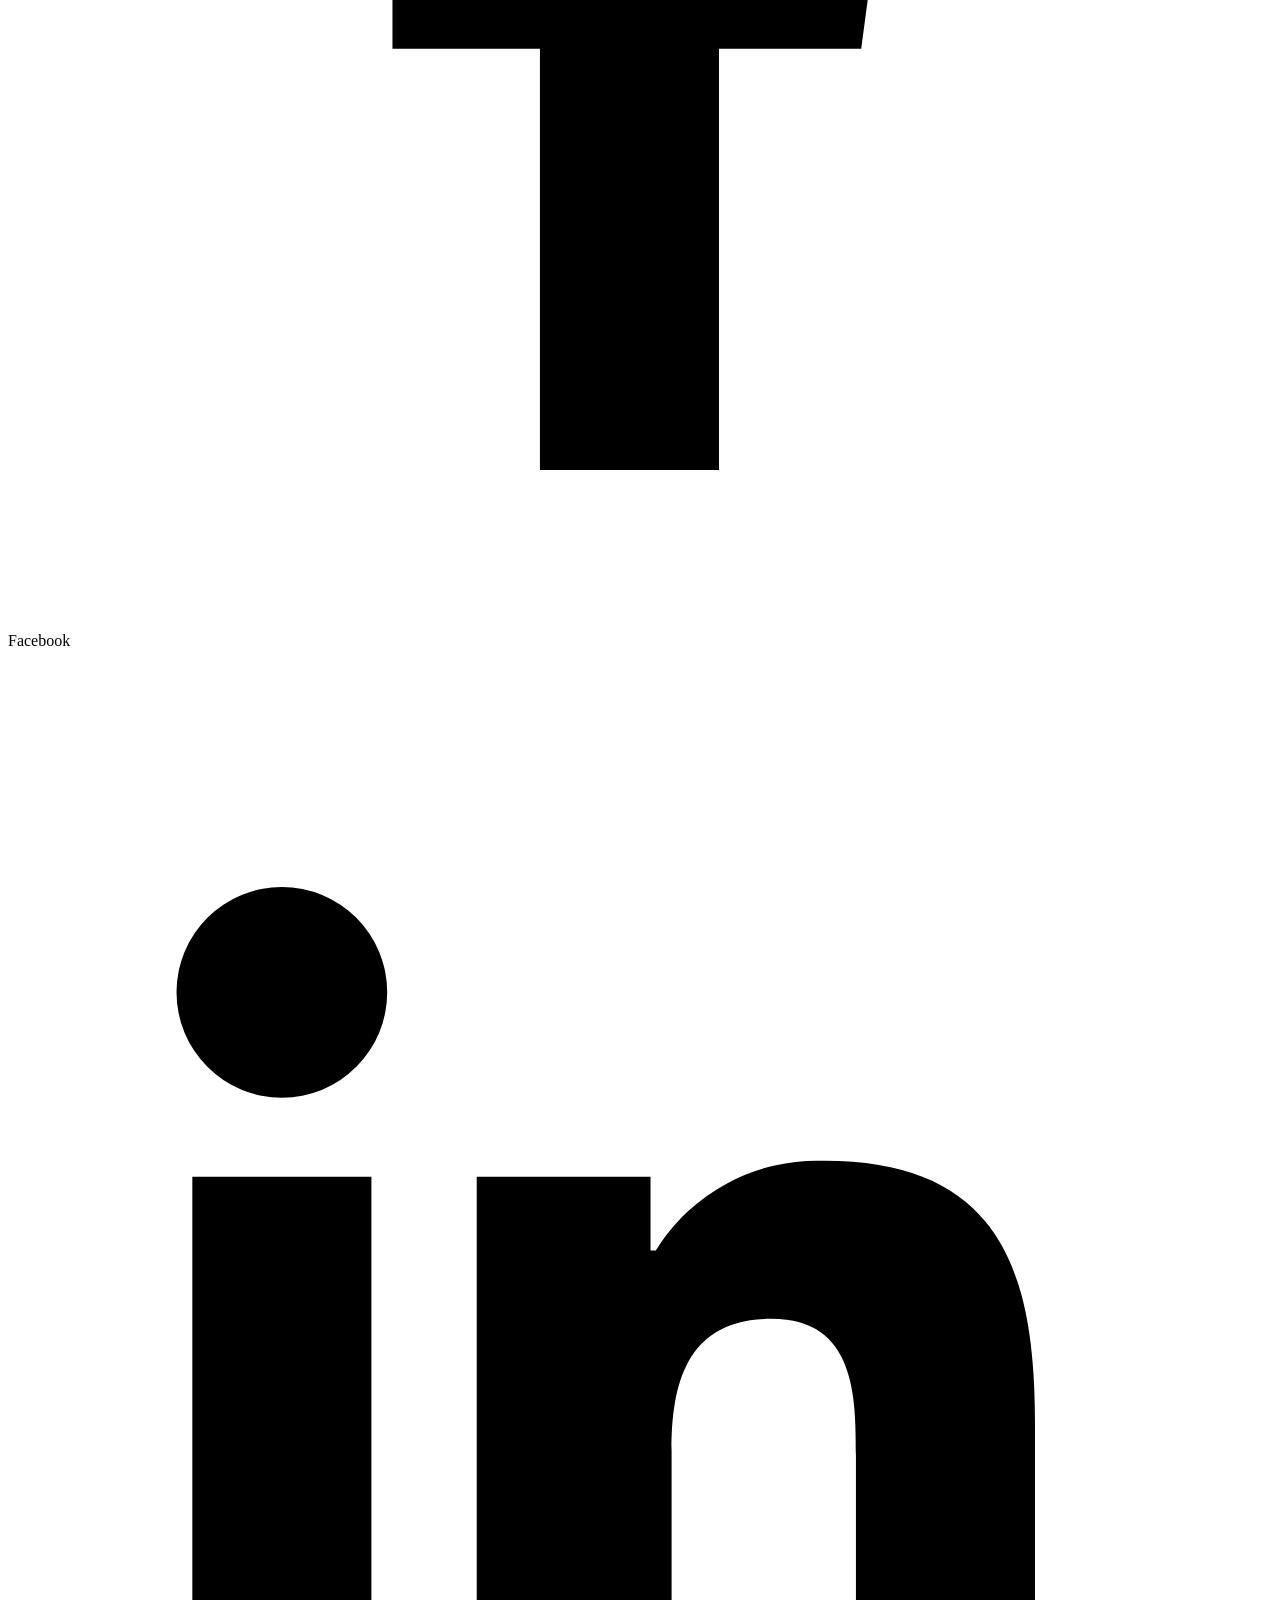
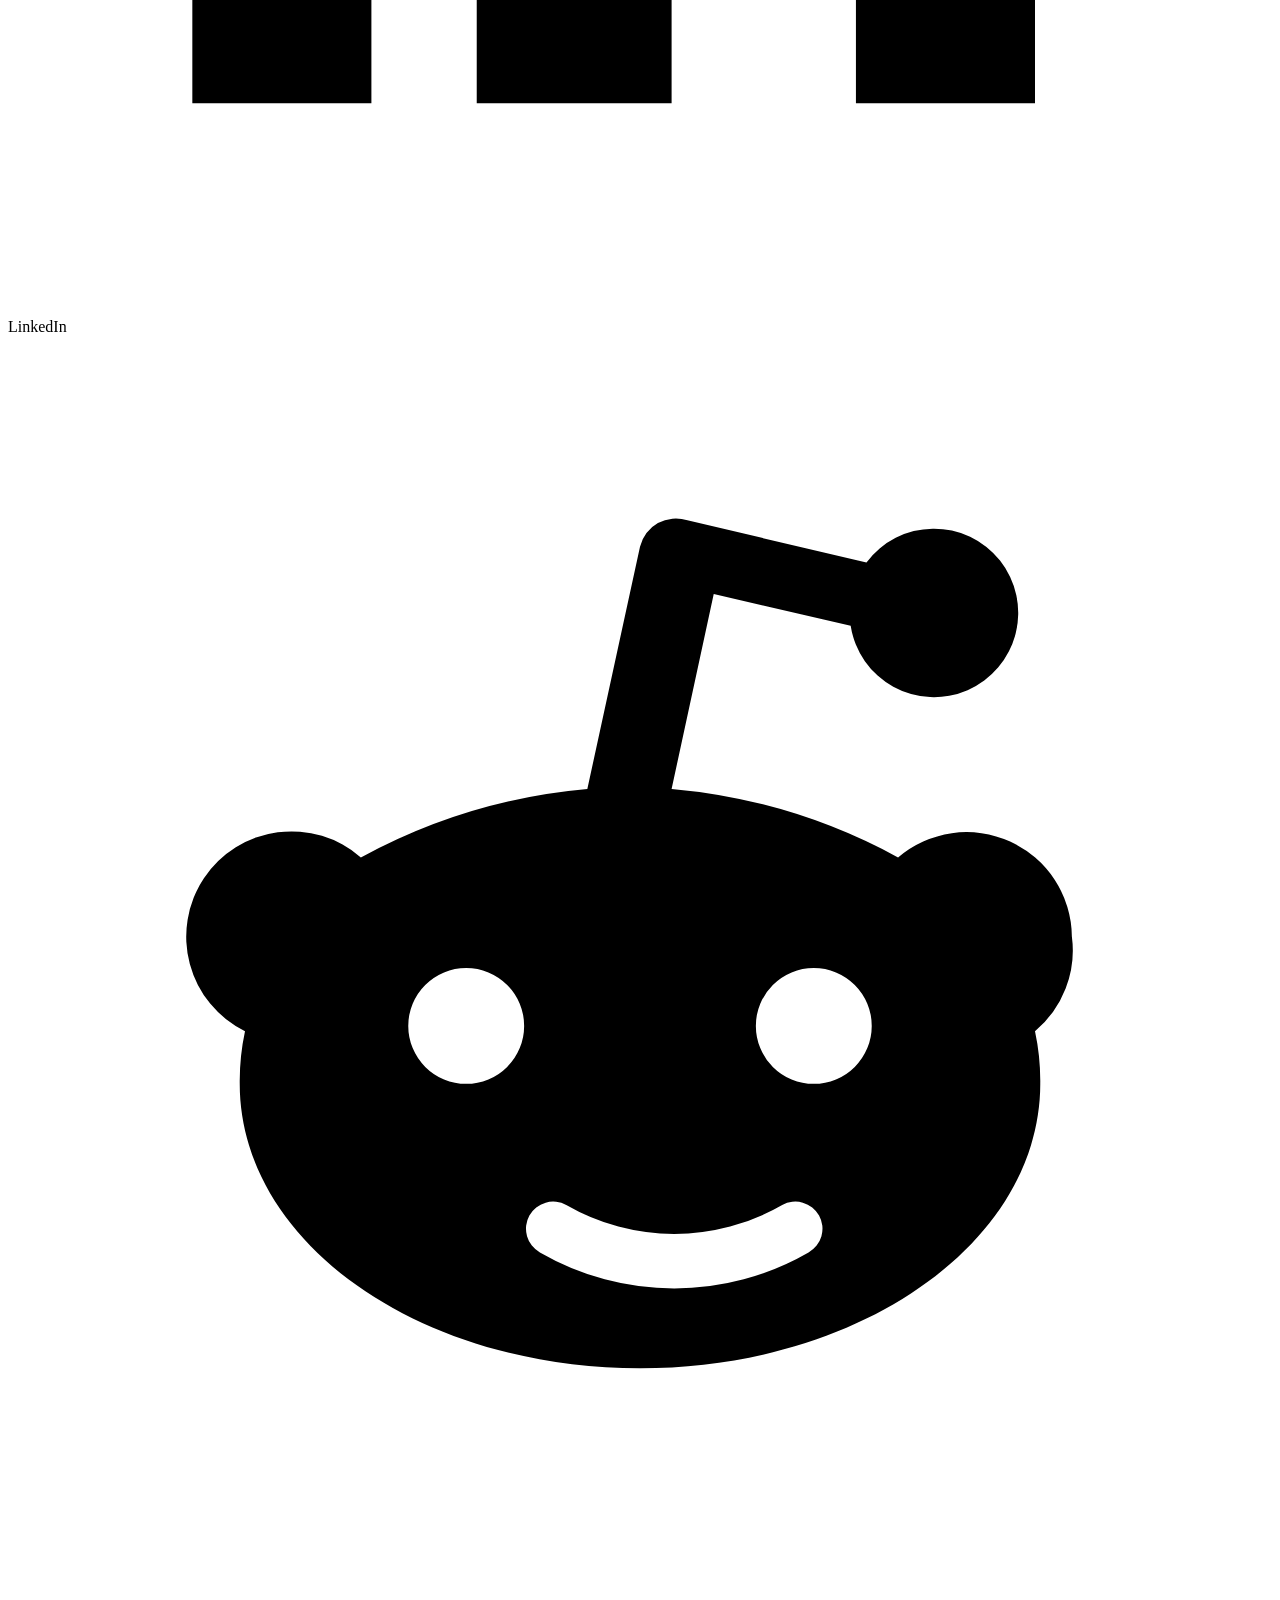
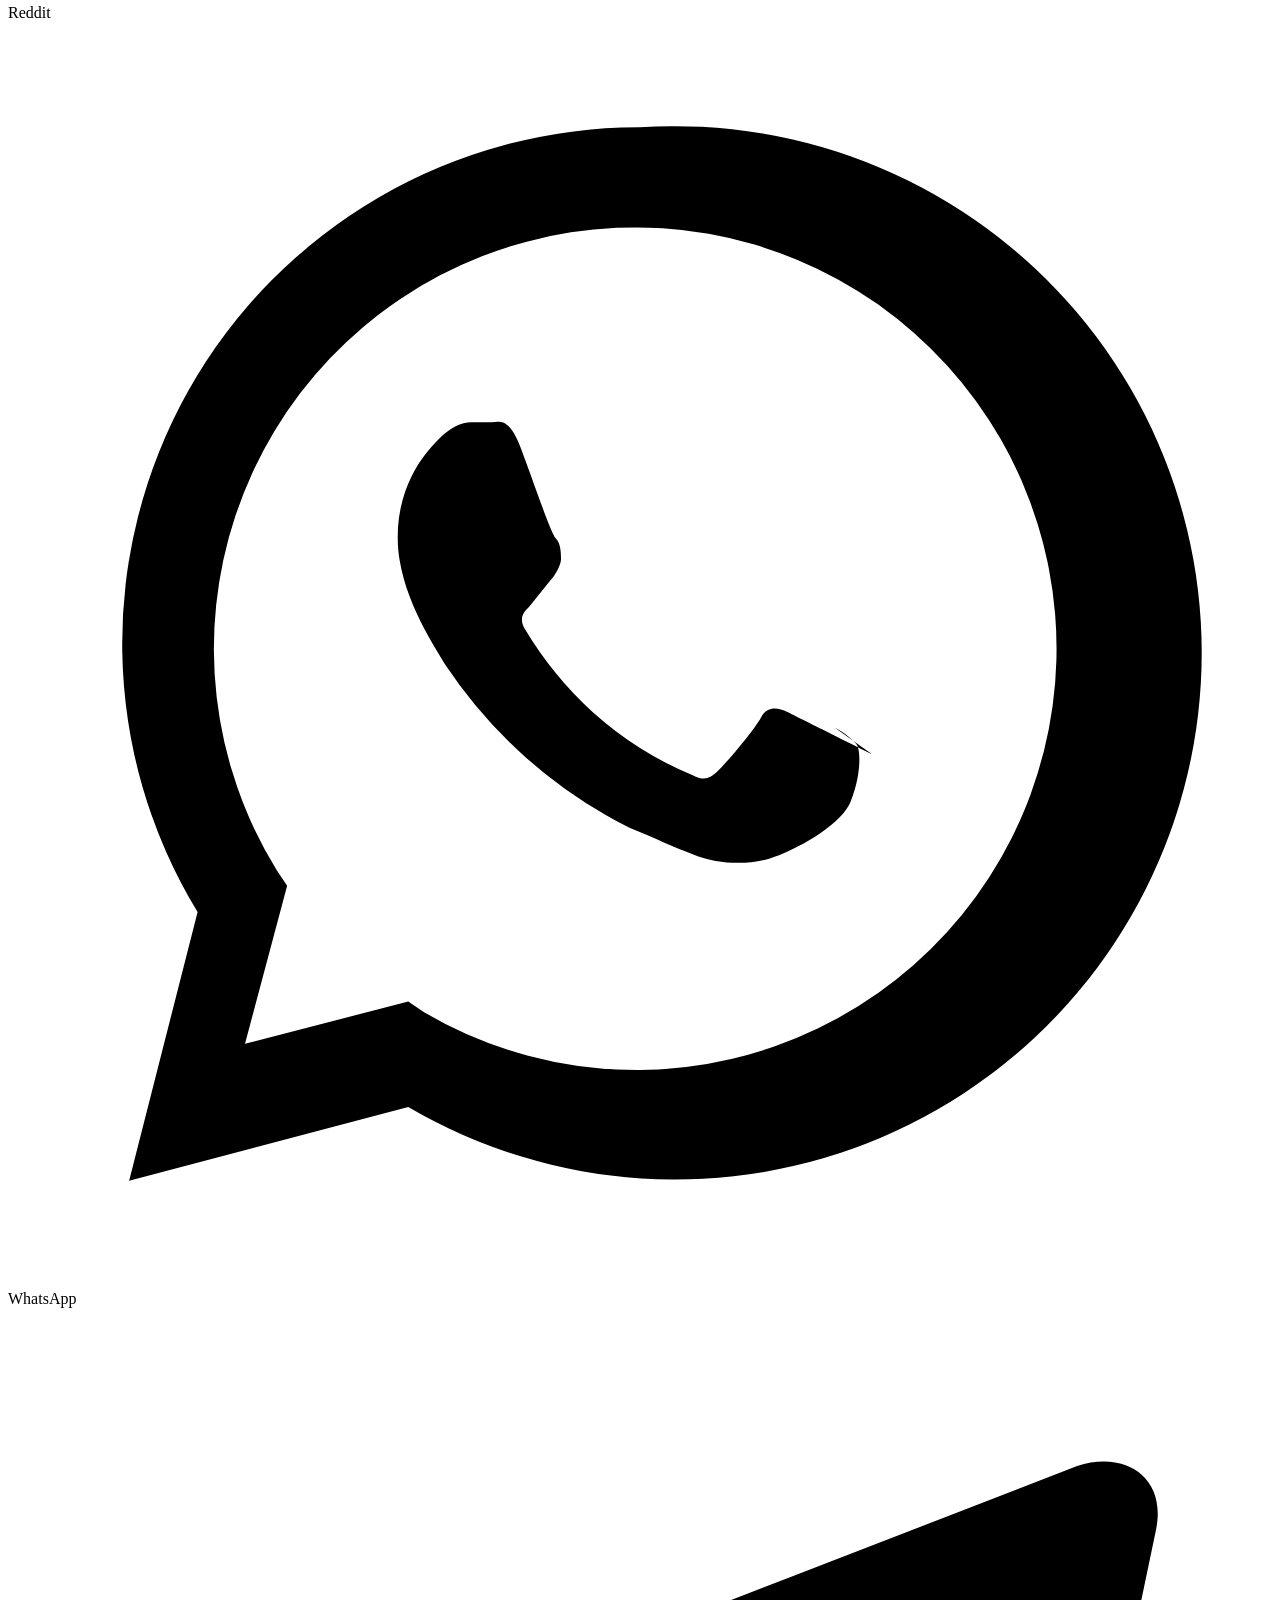
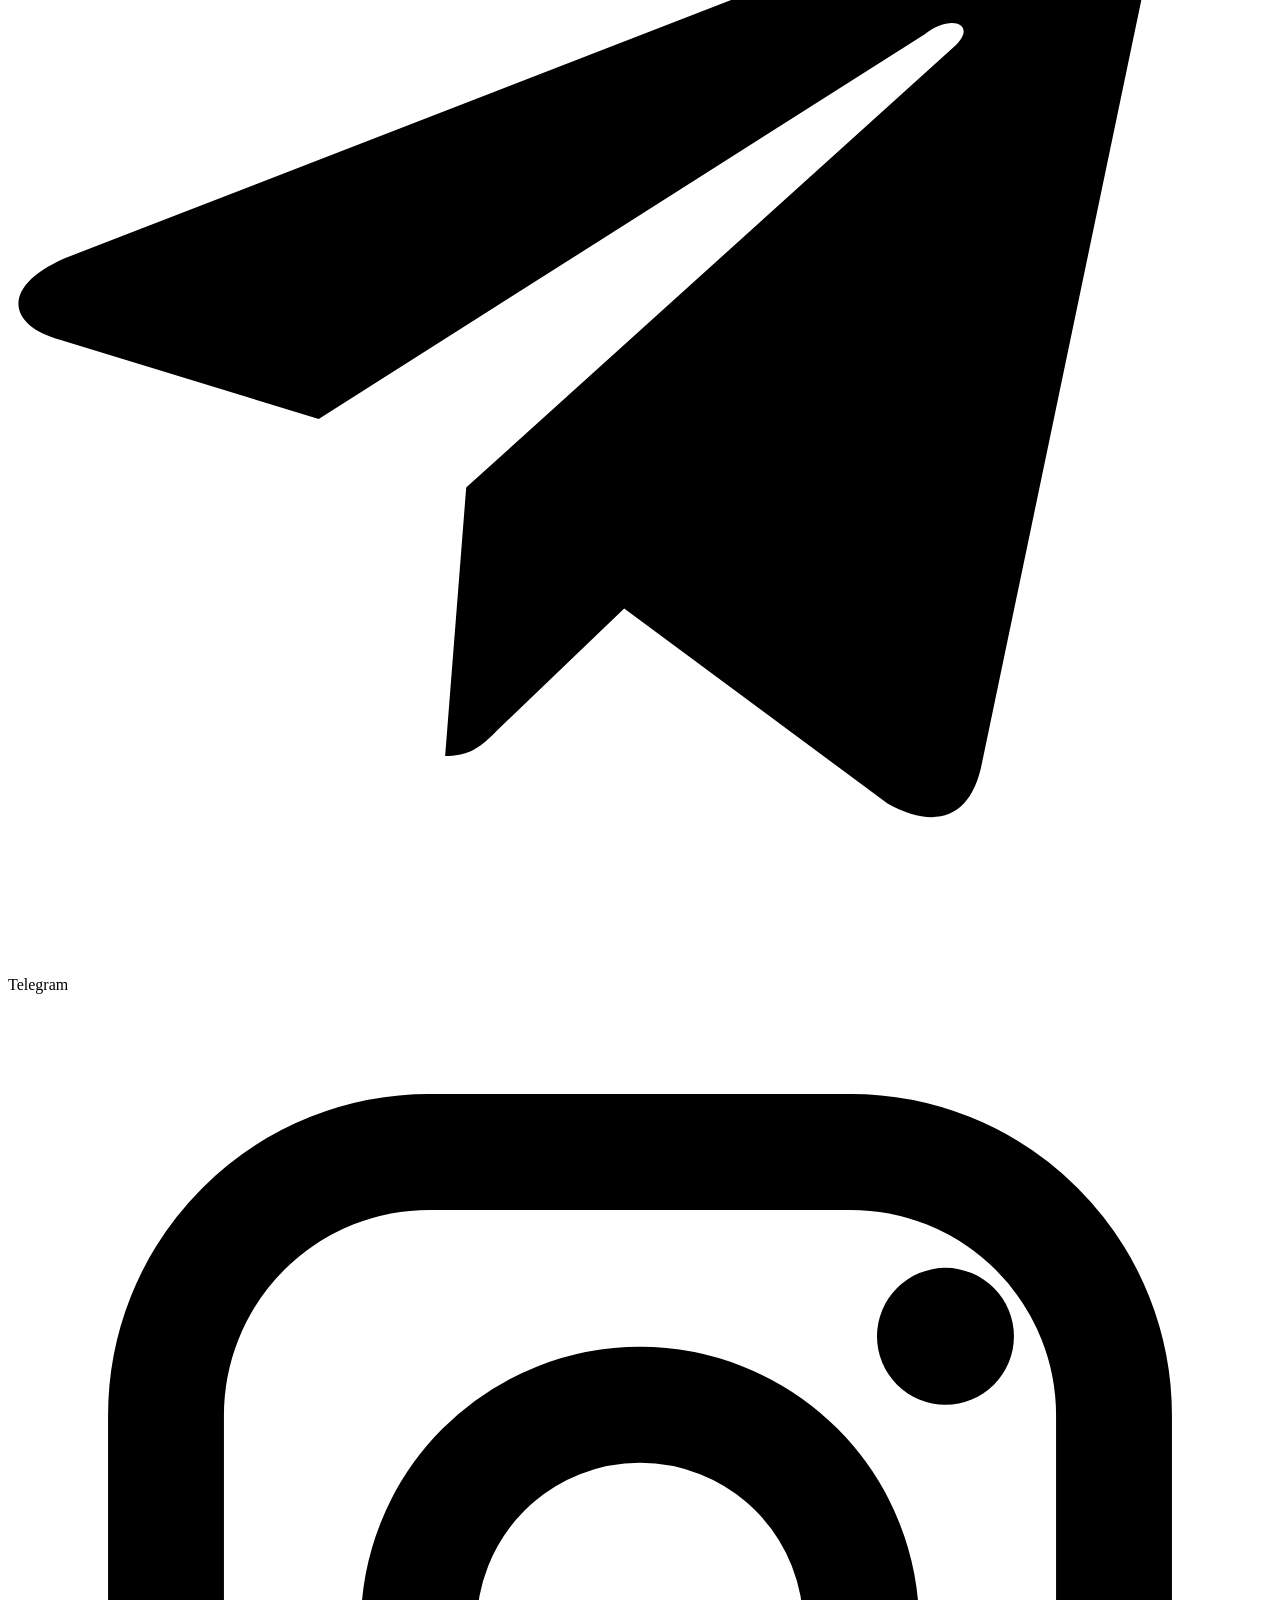
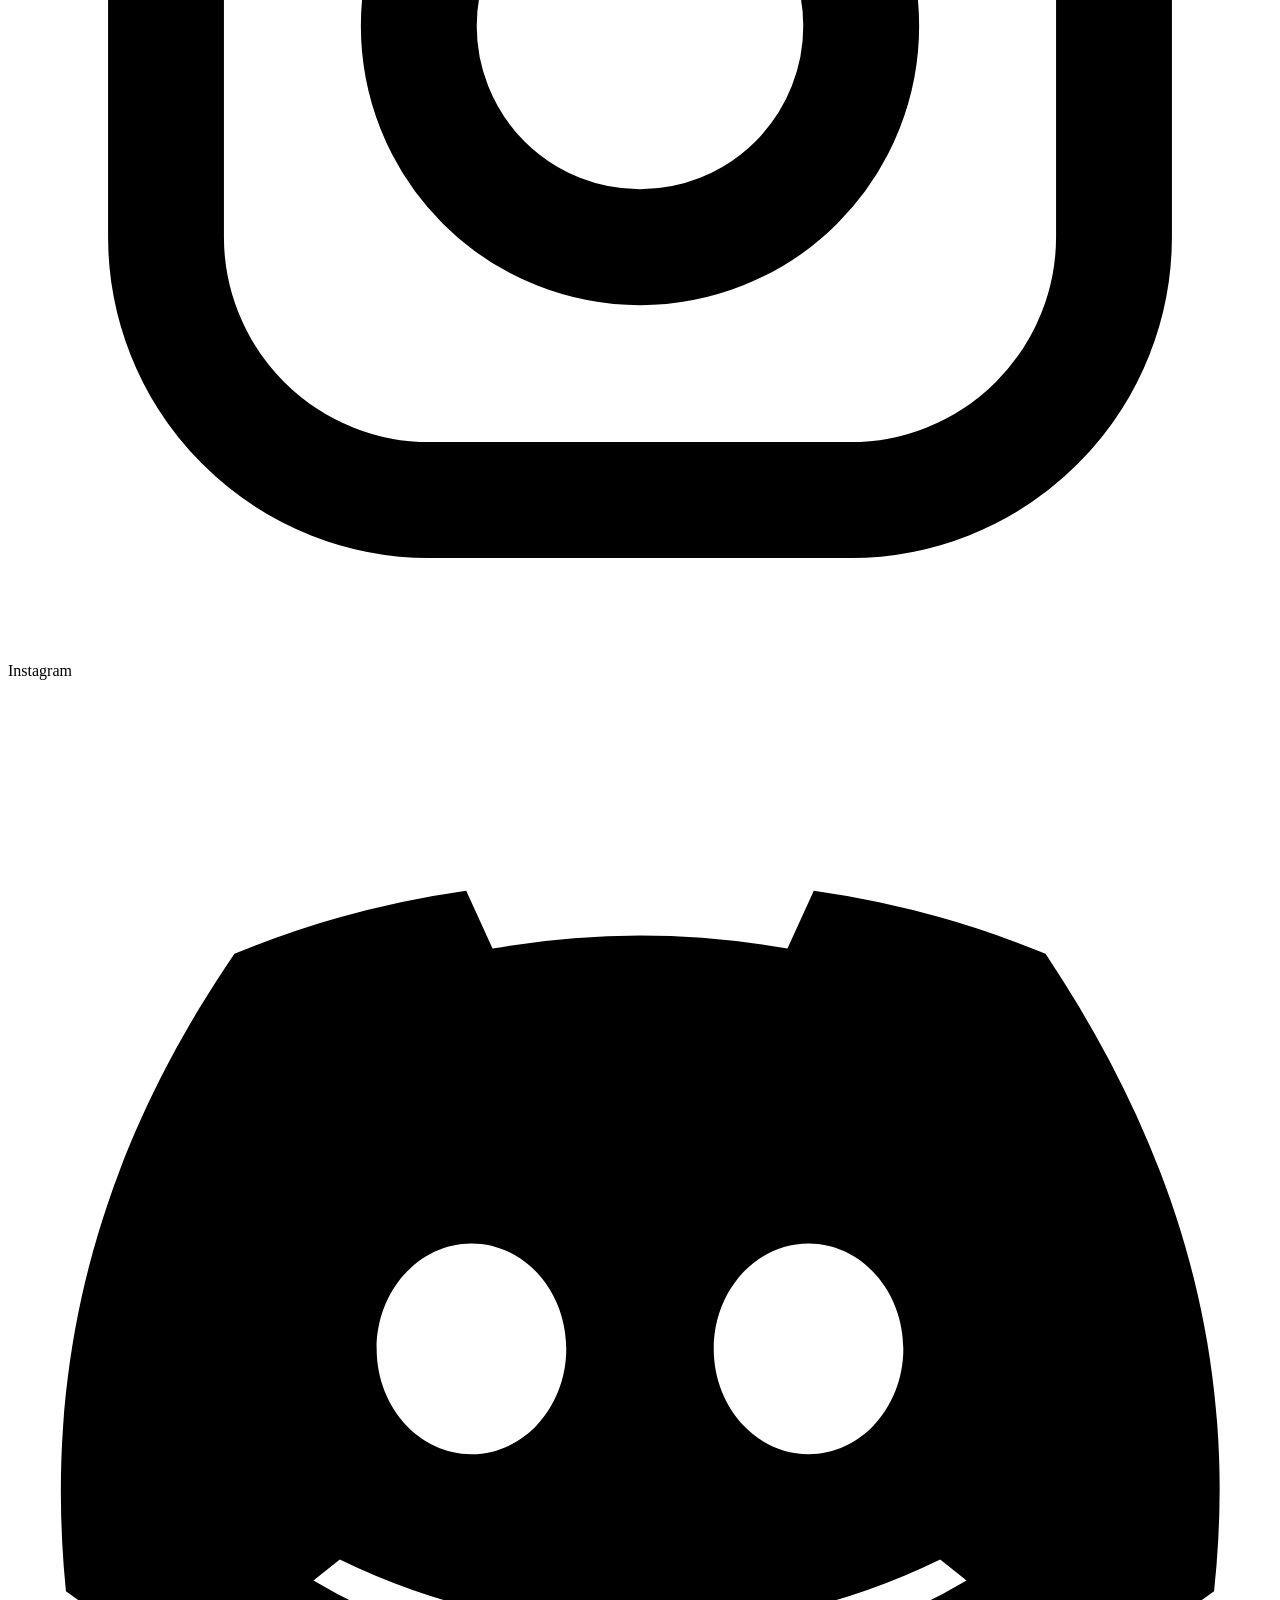
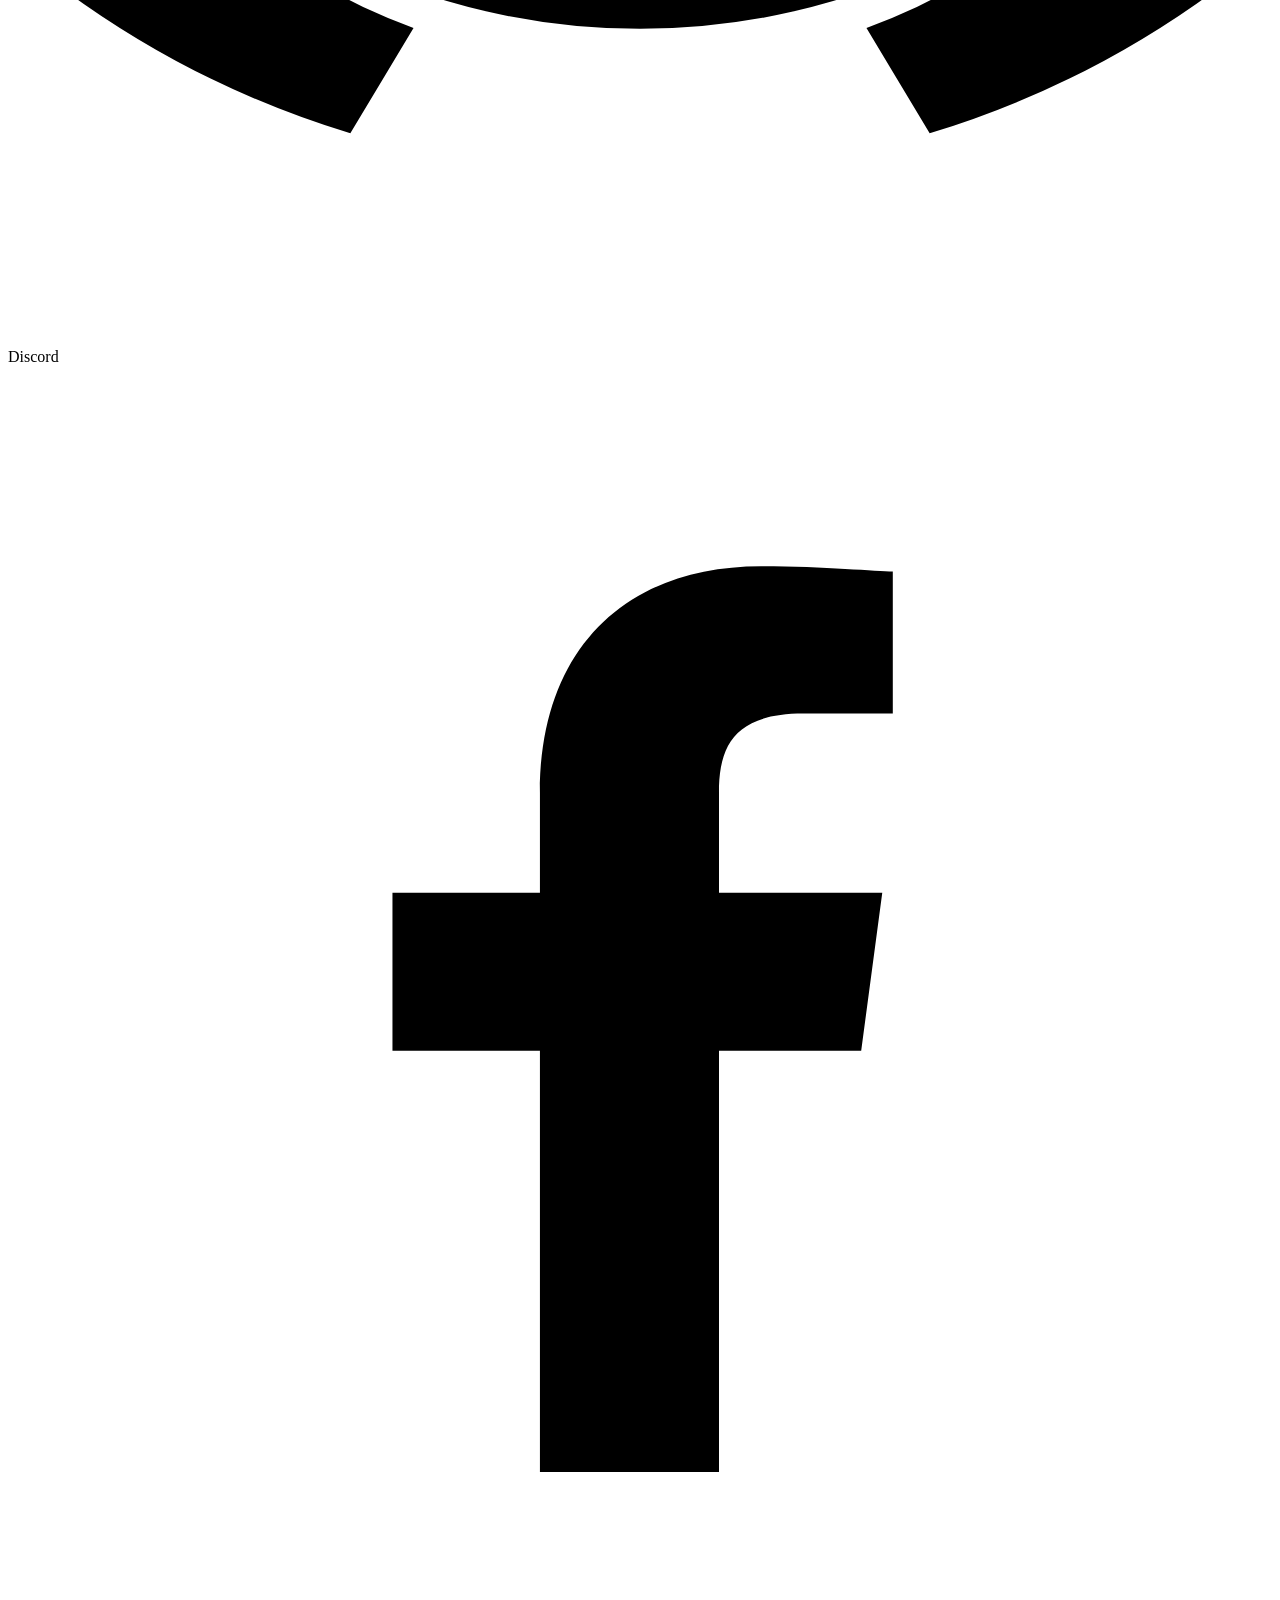
==== commit 1b27d057: "Add files via upload" ====
--- a/web/index.html
+++ b/web/index.html
@@ -62,10 +62,28 @@
   <div class="where" aria-label="Works where students already talk">
     <div class="wrap">
       <span class="label">Works where students already talk</span>
-      <span class="platform">WhatsApp</span>
-      <span class="platform">Telegram</span>
-      <span class="platform">Instagram</span>
-      <span class="platform">Discord</span>
+      <div class="platform-marquee" aria-label="WhatsApp, Telegram, Instagram, Discord, Facebook, LinkedIn and Reddit">
+        <div class="platform-track">
+          <div class="platform-group">
+            <span class="platform whatsapp"><svg viewBox="0 0 24 24" aria-hidden="true"><path d="M12 2a9.8 9.8 0 0 0-8.4 14.9L2.3 22l5.3-1.4A10 10 0 1 0 12 2Zm0 17.9a8 8 0 0 1-4.1-1.1l-.3-.2-3.1.8.8-3-.2-.3A8 8 0 1 1 12 19.9Zm4.4-6c-.2-.1-1.4-.7-1.6-.8s-.4-.1-.5.1-.6.8-.8 1-.3.2-.5.1a6.6 6.6 0 0 1-1.9-1.2 7 7 0 0 1-1.3-1.6c-.1-.2 0-.3.1-.4l.4-.5c.1-.1.2-.3.2-.4s0-.3-.1-.4-.5-1.3-.7-1.8c-.2-.5-.4-.4-.5-.4h-.4c-.2 0-.4.1-.6.3s-.8.8-.8 1.9.8 2.2.9 2.4a9.1 9.1 0 0 0 3.5 3.1c.5.2.9.4 1.2.5.5.2 1 .2 1.4.1.4-.1 1.4-.6 1.6-1.1s.2-1 .1-1.1-.2-.2-.4-.3Z"/></svg><span>WhatsApp</span></span>
+            <span class="platform telegram"><svg viewBox="0 0 24 24" aria-hidden="true"><path d="M21.8 4.2 18.5 20c-.2 1.1-.9 1.3-1.8.8l-5-3.7-2.4 2.3c-.3.3-.5.5-1 .5l.4-5.1 9.3-8.4c.4-.4-.1-.6-.6-.2L5.9 13.5 1 12c-1.1-.3-1.1-1.1.2-1.6L20.3 3c.9-.3 1.7.2 1.5 1.2Z"/></svg><span>Telegram</span></span>
+            <span class="platform instagram"><svg viewBox="0 0 24 24" aria-hidden="true"><rect x="3" y="3" width="18" height="18" rx="5" fill="none" stroke="currentColor" stroke-width="2.2"/><circle cx="12" cy="12" r="4.2" fill="none" stroke="currentColor" stroke-width="2.2"/><circle cx="17.8" cy="6.5" r="1.3"/></svg><span>Instagram</span></span>
+            <span class="platform discord"><svg viewBox="0 0 24 24" aria-hidden="true"><path d="M19.7 5.2A18 18 0 0 0 15.3 4l-.5 1.1a16 16 0 0 0-5.6 0L8.7 4a18 18 0 0 0-4.4 1.2C1.5 9.3.7 13.3 1.1 17.3a18 18 0 0 0 5.4 2.7l1.2-2a11 11 0 0 1-1.9-.9l.5-.4a13 13 0 0 0 11.4 0l.5.4a11 11 0 0 1-1.9.9l1.2 2a18 18 0 0 0 5.4-2.7c.5-4.6-.8-8.5-3.2-12.1ZM8.8 14.7c-1 0-1.8-.9-1.8-2s.8-2 1.8-2 1.8.9 1.8 2-.8 2-1.8 2Zm6.4 0c-1 0-1.8-.9-1.8-2s.8-2 1.8-2 1.8.9 1.8 2-.8 2-1.8 2Z"/></svg><span>Discord</span></span>
+            <span class="platform facebook"><svg viewBox="0 0 24 24" aria-hidden="true"><path d="M13.5 21v-8h2.7l.4-3h-3.1V8.1c0-.9.3-1.5 1.6-1.5h1.7V3.9c-.3 0-1.3-.1-2.5-.1-2.5 0-4.2 1.5-4.2 4.3V10H7.3v3h2.8v8h3.4Z"/></svg><span>Facebook</span></span>
+            <span class="platform linkedin"><svg viewBox="0 0 24 24" aria-hidden="true"><path d="M5.2 8.5a2 2 0 1 0 0-4 2 2 0 0 0 0 4ZM3.5 10h3.4v10H3.5V10Zm5.4 0h3.3v1.4h.1a3.6 3.6 0 0 1 3.2-1.7c3.4 0 4 2.2 4 5V20h-3.4v-4.7c0-1.1 0-2.6-1.6-2.6s-1.9 1.2-1.9 2.5V20H8.9V10Z"/></svg><span>LinkedIn</span></span>
+            <span class="platform reddit"><svg viewBox="0 0 24 24" aria-hidden="true"><path d="M20.2 11.4a2 2 0 0 0-3.3-1.5 11 11 0 0 0-4.3-1.3l.8-3.7 2.6.6a1.6 1.6 0 1 0 .3-1.2l-3.4-.8a.7.7 0 0 0-.9.5l-1 4.6a11 11 0 0 0-4.3 1.3 2 2 0 1 0-2.2 3.3 4.5 4.5 0 0 0-.1 1c0 3 3.4 5.4 7.6 5.4s7.6-2.4 7.6-5.4a4.5 4.5 0 0 0-.1-1 2 2 0 0 0 .7-1.8ZM8.7 14.2a1.1 1.1 0 1 1 0-2.2 1.1 1.1 0 0 1 0 2.2Zm6.6 0a1.1 1.1 0 1 1 0-2.2 1.1 1.1 0 0 1 0 2.2Zm-.1 3.2a5.1 5.1 0 0 1-5.1 0 .5.5 0 1 1 .5-.9 4.1 4.1 0 0 0 4.1 0 .5.5 0 1 1 .5.9Z"/></svg><span>Reddit</span></span>
+          </div>
+          <div class="platform-group" aria-hidden="true">
+            <span class="platform whatsapp"><svg viewBox="0 0 24 24"><path d="M12 2a9.8 9.8 0 0 0-8.4 14.9L2.3 22l5.3-1.4A10 10 0 1 0 12 2Zm0 17.9a8 8 0 0 1-4.1-1.1l-.3-.2-3.1.8.8-3-.2-.3A8 8 0 1 1 12 19.9Zm4.4-6c-.2-.1-1.4-.7-1.6-.8s-.4-.1-.5.1-.6.8-.8 1-.3.2-.5.1a6.6 6.6 0 0 1-1.9-1.2 7 7 0 0 1-1.3-1.6c-.1-.2 0-.3.1-.4l.4-.5c.1-.1.2-.3.2-.4s0-.3-.1-.4-.5-1.3-.7-1.8c-.2-.5-.4-.4-.5-.4h-.4c-.2 0-.4.1-.6.3s-.8.8-.8 1.9.8 2.2.9 2.4a9.1 9.1 0 0 0 3.5 3.1c.5.2.9.4 1.2.5.5.2 1 .2 1.4.1.4-.1 1.4-.6 1.6-1.1s.2-1 .1-1.1-.2-.2-.4-.3Z"/></svg><span>WhatsApp</span></span>
+            <span class="platform telegram"><svg viewBox="0 0 24 24"><path d="M21.8 4.2 18.5 20c-.2 1.1-.9 1.3-1.8.8l-5-3.7-2.4 2.3c-.3.3-.5.5-1 .5l.4-5.1 9.3-8.4c.4-.4-.1-.6-.6-.2L5.9 13.5 1 12c-1.1-.3-1.1-1.1.2-1.6L20.3 3c.9-.3 1.7.2 1.5 1.2Z"/></svg><span>Telegram</span></span>
+            <span class="platform instagram"><svg viewBox="0 0 24 24"><rect x="3" y="3" width="18" height="18" rx="5" fill="none" stroke="currentColor" stroke-width="2.2"/><circle cx="12" cy="12" r="4.2" fill="none" stroke="currentColor" stroke-width="2.2"/><circle cx="17.8" cy="6.5" r="1.3"/></svg><span>Instagram</span></span>
+            <span class="platform discord"><svg viewBox="0 0 24 24"><path d="M19.7 5.2A18 18 0 0 0 15.3 4l-.5 1.1a16 16 0 0 0-5.6 0L8.7 4a18 18 0 0 0-4.4 1.2C1.5 9.3.7 13.3 1.1 17.3a18 18 0 0 0 5.4 2.7l1.2-2a11 11 0 0 1-1.9-.9l.5-.4a13 13 0 0 0 11.4 0l.5.4a11 11 0 0 1-1.9.9l1.2 2a18 18 0 0 0 5.4-2.7c.5-4.6-.8-8.5-3.2-12.1ZM8.8 14.7c-1 0-1.8-.9-1.8-2s.8-2 1.8-2 1.8.9 1.8 2-.8 2-1.8 2Zm6.4 0c-1 0-1.8-.9-1.8-2s.8-2 1.8-2 1.8.9 1.8 2-.8 2-1.8 2Z"/></svg><span>Discord</span></span>
+            <span class="platform facebook"><svg viewBox="0 0 24 24"><path d="M13.5 21v-8h2.7l.4-3h-3.1V8.1c0-.9.3-1.5 1.6-1.5h1.7V3.9c-.3 0-1.3-.1-2.5-.1-2.5 0-4.2 1.5-4.2 4.3V10H7.3v3h2.8v8h3.4Z"/></svg><span>Facebook</span></span>
+            <span class="platform linkedin"><svg viewBox="0 0 24 24"><path d="M5.2 8.5a2 2 0 1 0 0-4 2 2 0 0 0 0 4ZM3.5 10h3.4v10H3.5V10Zm5.4 0h3.3v1.4h.1a3.6 3.6 0 0 1 3.2-1.7c3.4 0 4 2.2 4 5V20h-3.4v-4.7c0-1.1 0-2.6-1.6-2.6s-1.9 1.2-1.9 2.5V20H8.9V10Z"/></svg><span>LinkedIn</span></span>
+            <span class="platform reddit"><svg viewBox="0 0 24 24"><path d="M20.2 11.4a2 2 0 0 0-3.3-1.5 11 11 0 0 0-4.3-1.3l.8-3.7 2.6.6a1.6 1.6 0 1 0 .3-1.2l-3.4-.8a.7.7 0 0 0-.9.5l-1 4.6a11 11 0 0 0-4.3 1.3 2 2 0 1 0-2.2 3.3 4.5 4.5 0 0 0-.1 1c0 3 3.4 5.4 7.6 5.4s7.6-2.4 7.6-5.4a4.5 4.5 0 0 0-.1-1 2 2 0 0 0 .7-1.8ZM8.7 14.2a1.1 1.1 0 1 1 0-2.2 1.1 1.1 0 0 1 0 2.2Zm6.6 0a1.1 1.1 0 1 1 0-2.2 1.1 1.1 0 0 1 0 2.2Zm-.1 3.2a5.1 5.1 0 0 1-5.1 0 .5.5 0 1 1 .5-.9 4.1 4.1 0 0 0 4.1 0 .5.5 0 1 1 .5.9Z"/></svg><span>Reddit</span></span>
+          </div>
+        </div>
+      </div>
     </div>
   </div>
 
